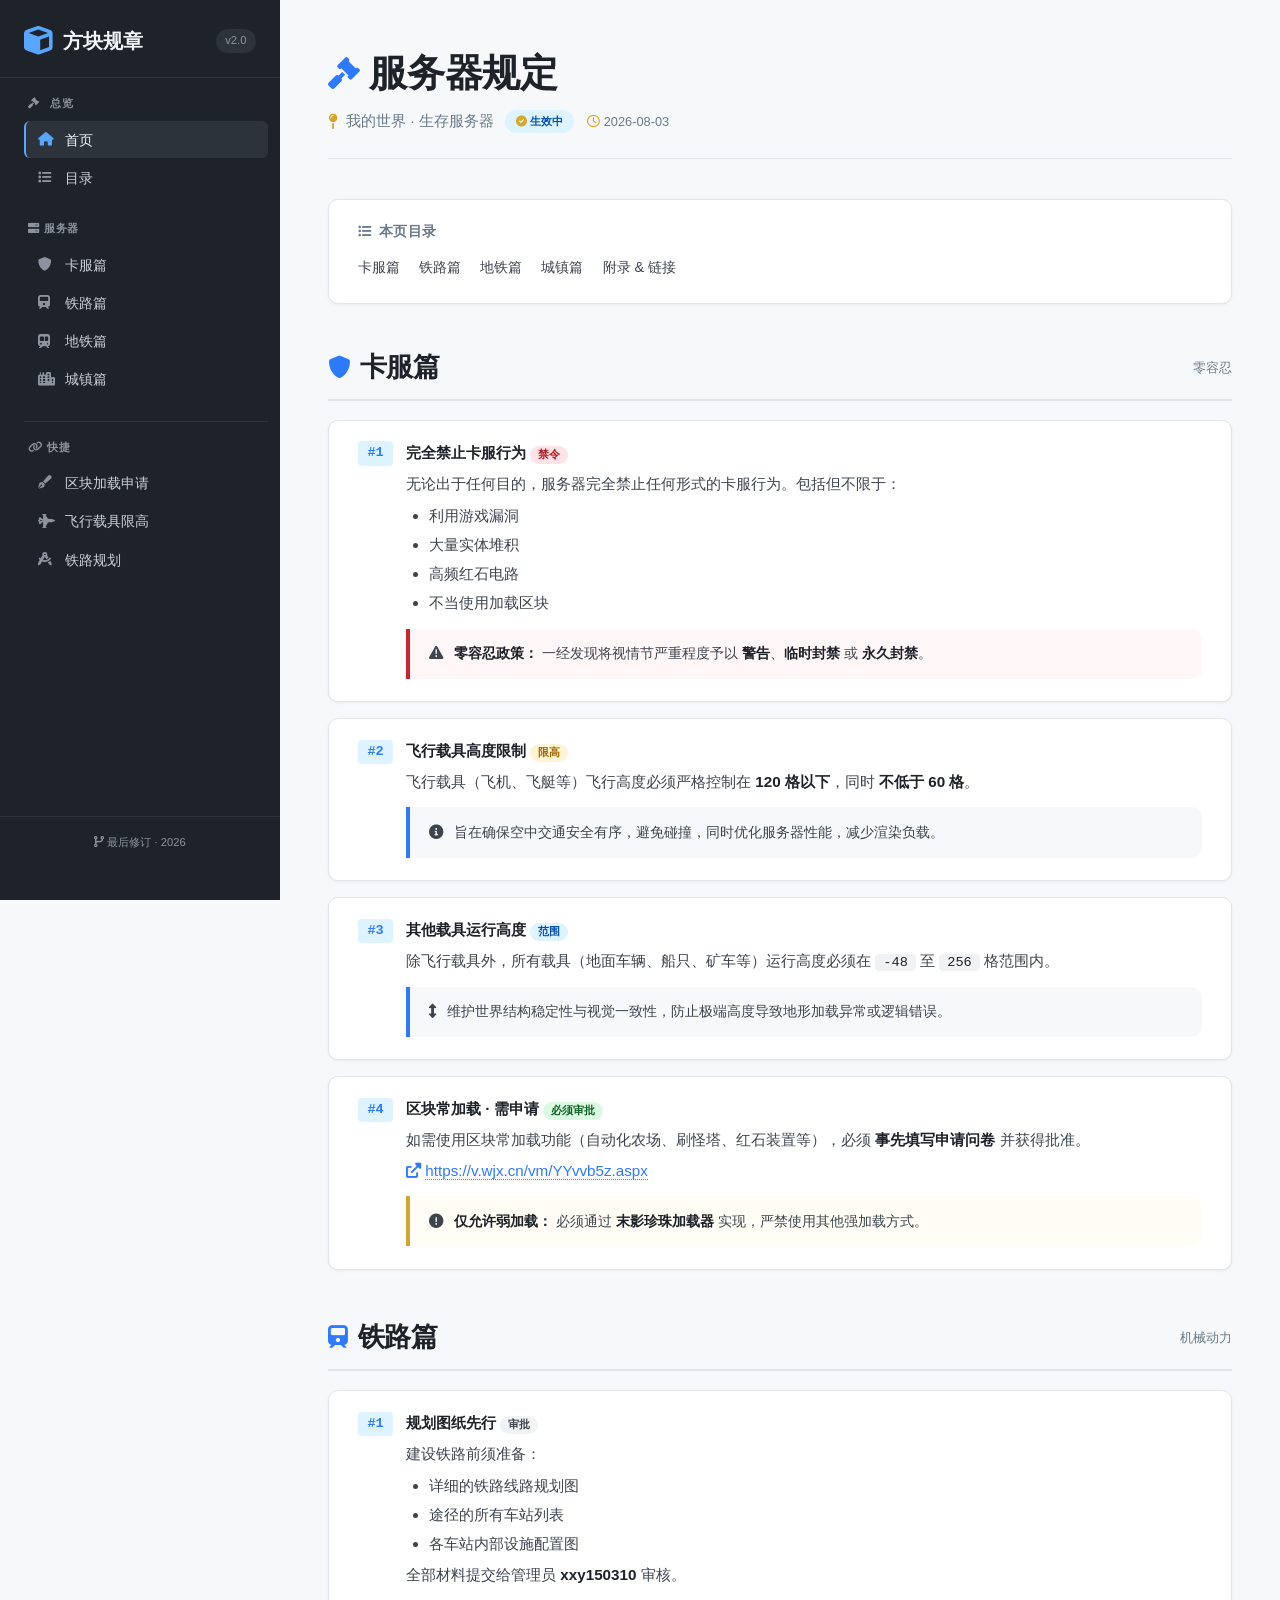
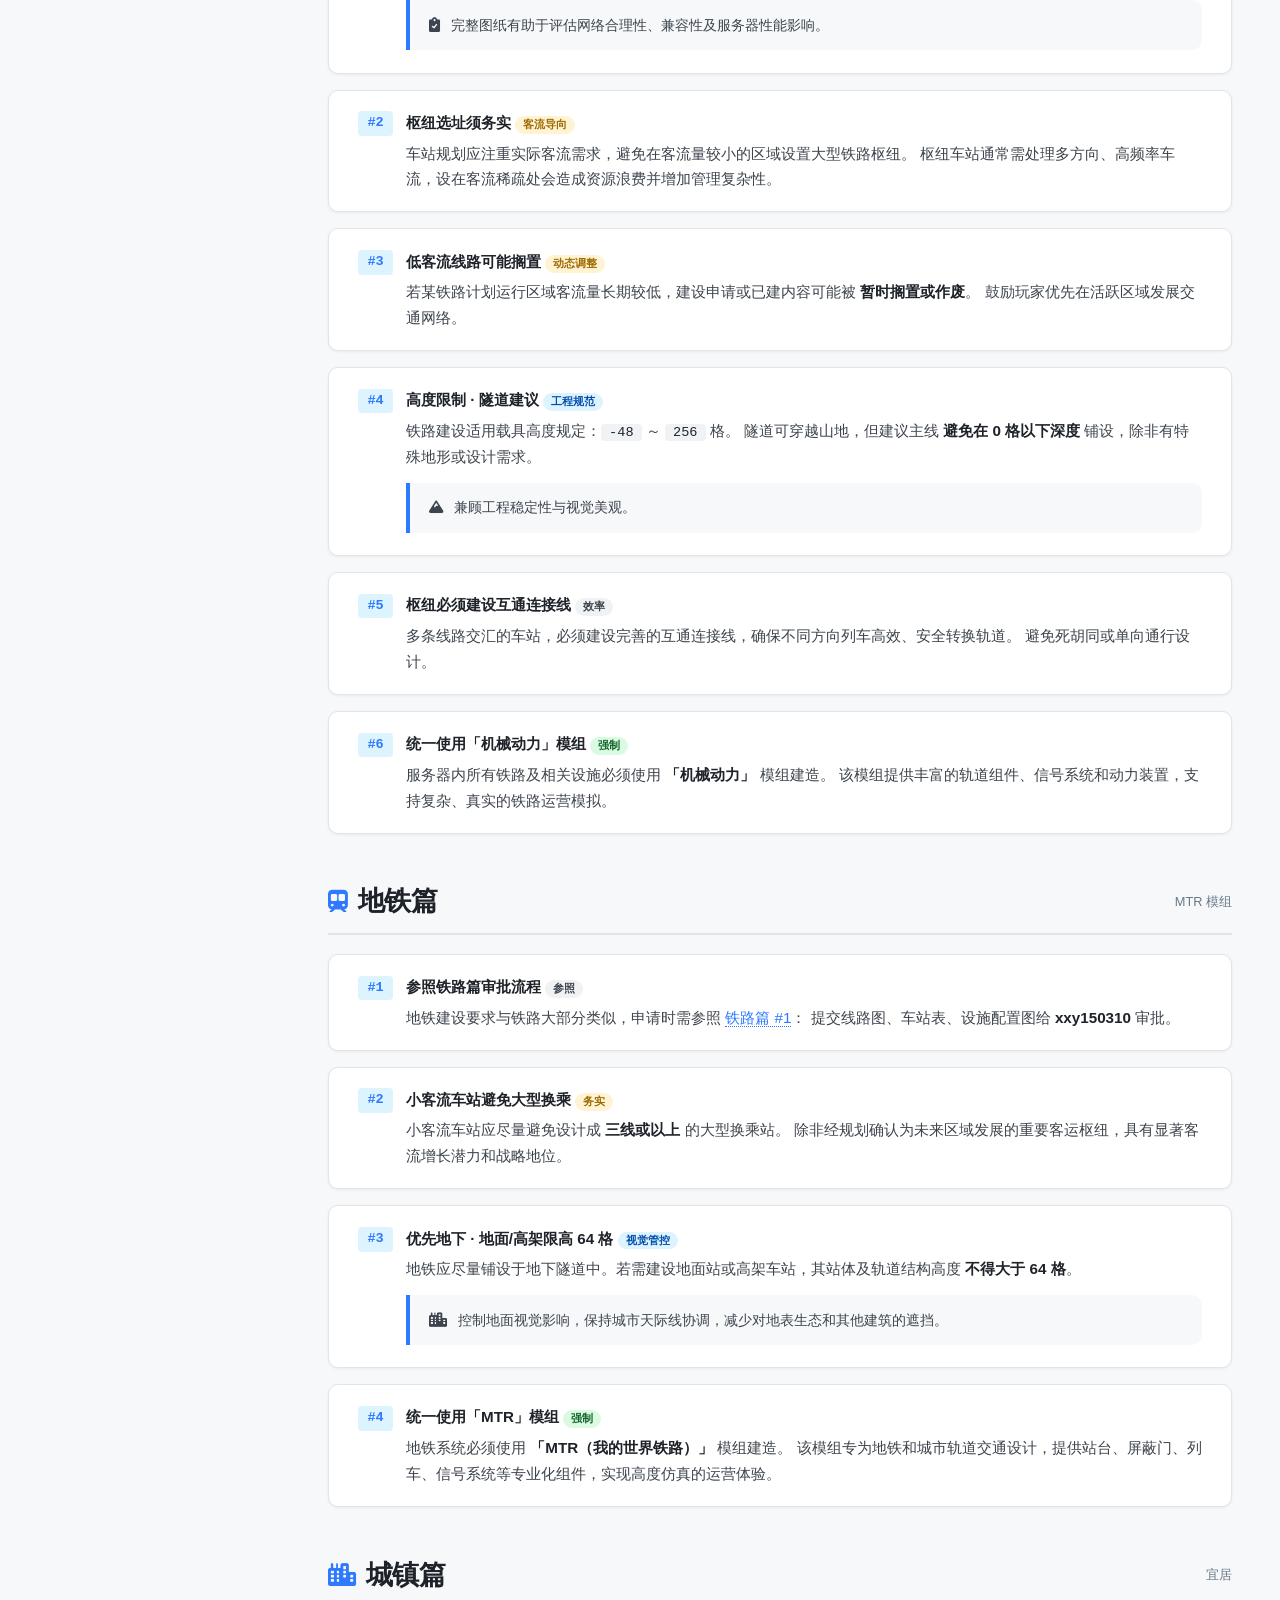
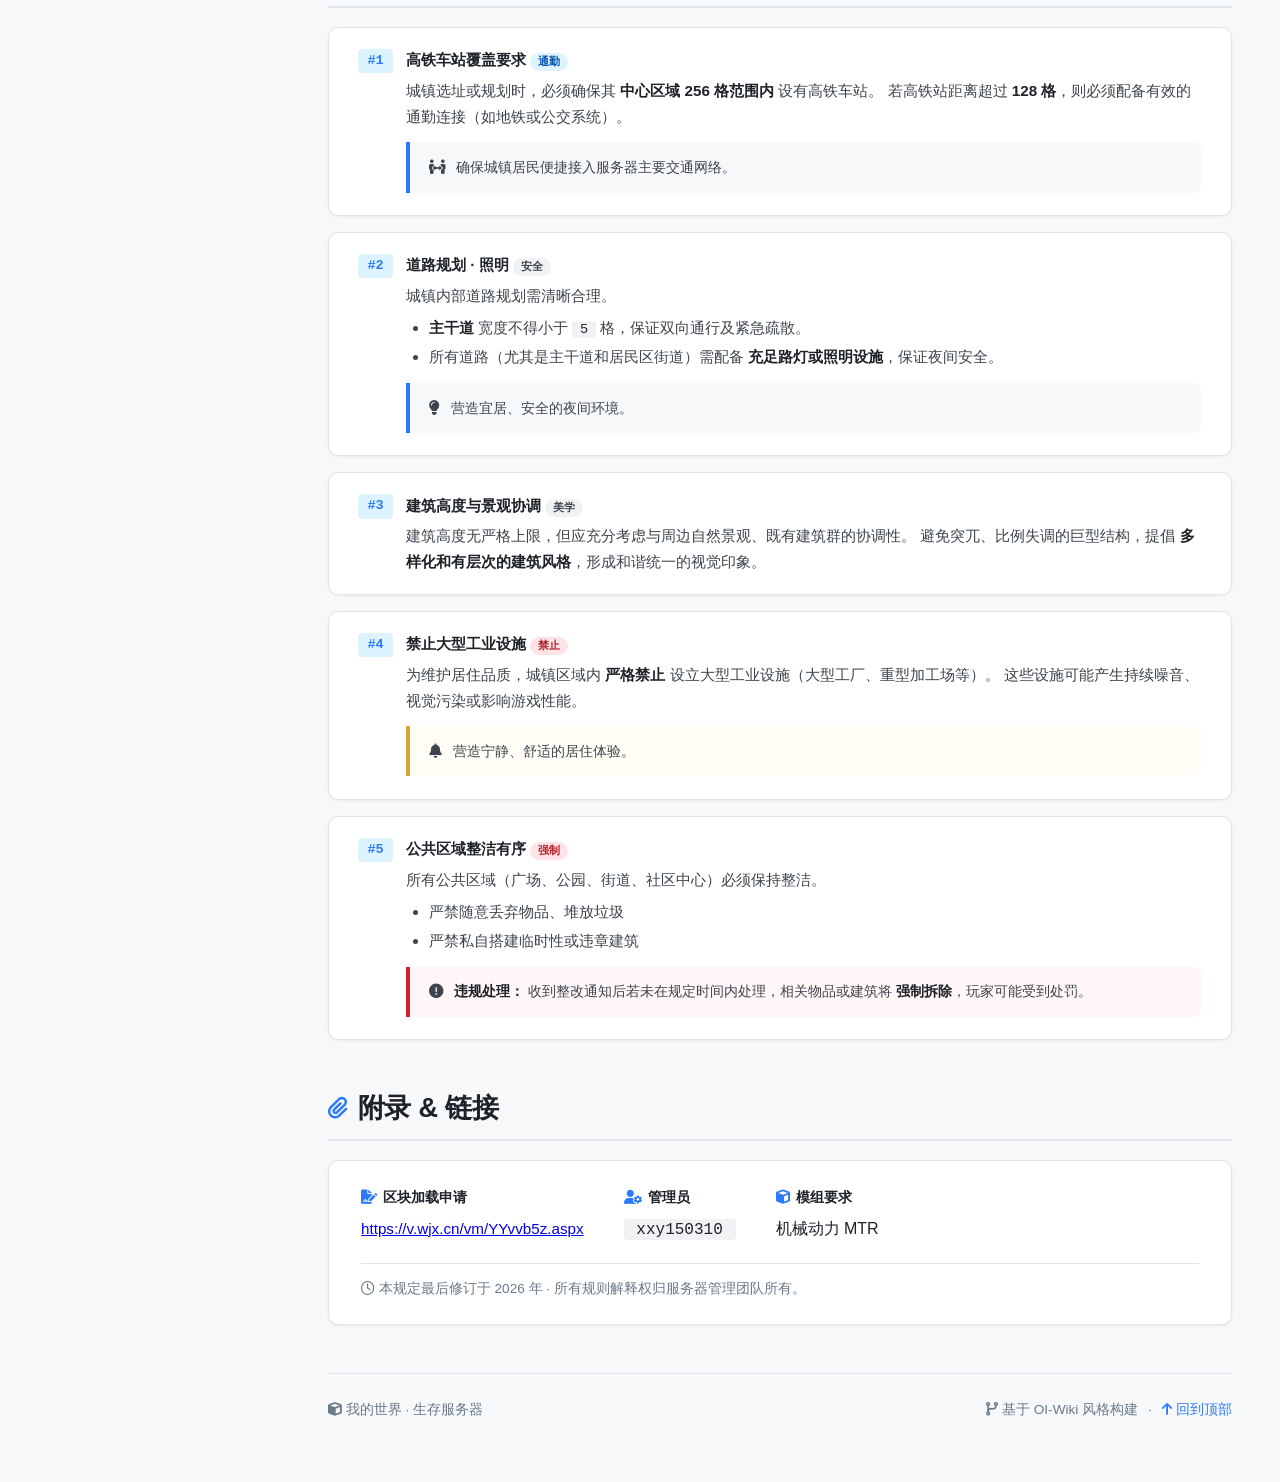
==== index.html @ f365e05d "Update print statement from 'Hello' to 'Goodbye'" ====
<!DOCTYPE html>
<html lang="zh-CN">
<head>
    <meta charset="UTF-8" />
    <meta name="viewport" content="width=device-width, initial-scale=1.0" />
    <title>服务器规定 · 我的世界 Wiki</title>
    <!-- Font Awesome 图标库 -->
    <link rel="stylesheet" href="https://cdnjs.cloudflare.com/ajax/libs/font-awesome/6.0.0-beta3/css/all.min.css" />
    <style>
        /* ===== 全局重置 & 基础 ===== */
        * {
            margin: 0;
            padding: 0;
            box-sizing: border-box;
        }

        :root {
            --bg-primary: #f6f8fa;
            --bg-sidebar: #1e2229;
            --bg-card: #ffffff;
            --text-primary: #1e2229;
            --text-secondary: #3d444d;
            --text-muted: #6a7a8a;
            --border-light: #e1e4e8;
            --accent-blue: #2d7aff;
            --accent-green: #2da44e;
            --accent-orange: #d4a72c;
            --accent-red: #cf222e;
            --shadow-sm: 0 1px 3px rgba(0, 0, 0, 0.06);
            --shadow-md: 0 4px 16px rgba(0, 0, 0, 0.08);
            --radius: 10px;
            --transition: 0.25s ease;
            --font-sans: -apple-system, BlinkMacSystemFont, "Segoe UI", Roboto, "Helvetica Neue", Arial, sans-serif;
            --font-mono: "SF Mono", "Fira Code", "Consolas", monospace;
        }

        html {
            font-size: 16px;
            scroll-behavior: smooth;
        }

        body {
            font-family: var(--font-sans);
            background: var(--bg-primary);
            color: var(--text-primary);
            line-height: 1.7;
            display: flex;
            min-height: 100vh;
        }

        /* ===== 侧边栏 ===== */
        .sidebar {
            position: fixed;
            top: 0;
            left: 0;
            bottom: 0;
            width: 280px;
            background: var(--bg-sidebar);
            color: #c8d0d9;
            padding: 1.5rem 0 2rem 0;
            overflow-y: auto;
            z-index: 1000;
            display: flex;
            flex-direction: column;
            transition: transform 0.3s ease;
        }

        .sidebar::-webkit-scrollbar {
            width: 4px;
        }
        .sidebar::-webkit-scrollbar-thumb {
            background: #3d444d;
            border-radius: 4px;
        }
        .sidebar::-webkit-scrollbar-track {
            background: transparent;
        }

        .sidebar-brand {
            padding: 0 1.5rem 1.2rem 1.5rem;
            border-bottom: 1px solid #2d333b;
            display: flex;
            align-items: center;
            gap: 0.6rem;
            flex-shrink: 0;
        }

        .sidebar-brand i {
            font-size: 1.8rem;
            color: #58a6ff;
        }

        .sidebar-brand span {
            font-size: 1.25rem;
            font-weight: 700;
            color: #f0f6fc;
            letter-spacing: 0.3px;
        }

        .sidebar-brand small {
            font-size: 0.7rem;
            font-weight: 400;
            color: #8b949e;
            margin-left: auto;
            background: #2d333b;
            padding: 0.15rem 0.6rem;
            border-radius: 20px;
        }

        .sidebar-nav {
            flex: 1;
            padding: 1rem 0.75rem 1rem 1.5rem;
        }

        .sidebar-nav .nav-section {
            margin-bottom: 1.4rem;
        }

        .sidebar-nav .nav-section-title {
            font-size: 0.7rem;
            font-weight: 600;
            text-transform: uppercase;
            letter-spacing: 0.8px;
            color: #8b949e;
            margin-bottom: 0.5rem;
            padding-left: 0.25rem;
        }

        .sidebar-nav a {
            display: flex;
            align-items: center;
            gap: 0.6rem;
            padding: 0.4rem 0.75rem;
            border-radius: 6px;
            color: #c8d0d9;
            text-decoration: none;
            font-size: 0.9rem;
            transition: background var(--transition), color var(--transition);
            border-left: 2px solid transparent;
            margin-bottom: 1px;
        }

        .sidebar-nav a i {
            width: 1.1rem;
            font-size: 0.85rem;
            color: #8b949e;
            transition: color var(--transition);
        }

        .sidebar-nav a:hover {
            background: #2d333b;
            color: #f0f6fc;
        }
        .sidebar-nav a:hover i {
            color: #58a6ff;
        }

        .sidebar-nav a.active {
            background: #2d333b;
            color: #f0f6fc;
            border-left-color: #58a6ff;
        }
        .sidebar-nav a.active i {
            color: #58a6ff;
        }

        /* ===== 主内容 ===== */
        .main {
            margin-left: 280px;
            flex: 1;
            padding: 2.5rem 3rem 4rem 3rem;
            max-width: 1100px;
        }

        /* 头部 */
        .page-header {
            margin-bottom: 2.5rem;
            padding-bottom: 1.5rem;
            border-bottom: 1px solid var(--border-light);
        }

        .page-header h1 {
            font-size: 2.4rem;
            font-weight: 700;
            letter-spacing: -0.3px;
            display: flex;
            align-items: center;
            gap: 0.6rem;
        }

        .page-header h1 i {
            color: var(--accent-blue);
            font-size: 2rem;
        }

        .page-header .subtitle {
            color: var(--text-muted);
            font-size: 0.95rem;
            margin-top: 0.2rem;
            display: flex;
            align-items: center;
            gap: 0.5rem;
            flex-wrap: wrap;
        }

        .page-header .subtitle i {
            color: var(--accent-orange);
        }

        .page-header .subtitle .badge {
            background: #ddf4ff;
            color: #0550ae;
            font-size: 0.7rem;
            font-weight: 600;
            padding: 0.1rem 0.7rem;
            border-radius: 20px;
            margin-left: 0.2rem;
        }

        /* ===== 目录 (TOC) ===== */
        .toc-wrapper {
            background: var(--bg-card);
            border-radius: var(--radius);
            border: 1px solid var(--border-light);
            padding: 1.25rem 1.8rem;
            margin-bottom: 2.5rem;
            box-shadow: var(--shadow-sm);
        }

        .toc-wrapper .toc-title {
            font-size: 0.85rem;
            font-weight: 600;
            text-transform: uppercase;
            letter-spacing: 0.5px;
            color: var(--text-muted);
            margin-bottom: 0.6rem;
            display: flex;
            align-items: center;
            gap: 0.4rem;
        }

        .toc-wrapper .toc-grid {
            display: flex;
            flex-wrap: wrap;
            gap: 0.3rem 1.2rem;
        }

        .toc-wrapper .toc-grid a {
            color: var(--text-secondary);
            text-decoration: none;
            font-size: 0.9rem;
            padding: 0.15rem 0;
            border-bottom: 1px solid transparent;
            transition: border-color var(--transition), color var(--transition);
        }

        .toc-wrapper .toc-grid a:hover {
            color: var(--accent-blue);
            border-bottom-color: var(--accent-blue);
        }

        /* ===== 内容卡片 ===== */
        .content-section {
            margin-bottom: 2.8rem;
        }

        .content-section .section-header {
            display: flex;
            align-items: center;
            gap: 0.6rem;
            margin-bottom: 1.2rem;
            padding-bottom: 0.5rem;
            border-bottom: 2px solid var(--border-light);
        }

        .content-section .section-header h2 {
            font-size: 1.7rem;
            font-weight: 700;
            letter-spacing: -0.2px;
        }

        .content-section .section-header i {
            font-size: 1.4rem;
            color: var(--accent-blue);
        }

        .rule-card {
            background: var(--bg-card);
            border-radius: var(--radius);
            border: 1px solid var(--border-light);
            padding: 1.2rem 1.8rem;
            margin-bottom: 1rem;
            box-shadow: var(--shadow-sm);
            transition: box-shadow var(--transition), border-color var(--transition);
        }

        .rule-card:hover {
            box-shadow: var(--shadow-md);
            border-color: #d0d7de;
        }

        .rule-card .rule-head {
            display: flex;
            align-items: flex-start;
            gap: 0.8rem;
        }

        .rule-card .rule-number {
            font-family: var(--font-mono);
            font-weight: 700;
            font-size: 0.85rem;
            color: var(--accent-blue);
            background: #ddf4ff;
            padding: 0 0.6rem;
            border-radius: 4px;
            line-height: 1.8;
            white-space: nowrap;
            flex-shrink: 0;
            margin-top: 0.1rem;
        }

        .rule-card .rule-body {
            flex: 1;
            font-size: 0.95rem;
            color: var(--text-secondary);
        }

        .rule-card .rule-body strong {
            color: var(--text-primary);
        }

        .rule-card .rule-body .highlight {
            background: #fff8e6;
            padding: 0 0.3rem;
            border-radius: 3px;
            font-weight: 500;
        }

        .rule-card .rule-body .code-inline {
            font-family: var(--font-mono);
            background: #f0f2f4;
            padding: 0.05rem 0.5rem;
            border-radius: 4px;
            font-size: 0.85rem;
            color: #1e2229;
        }

        .rule-card .rule-body .link-icon {
            color: var(--accent-blue);
            text-decoration: none;
            border-bottom: 1px dotted var(--accent-blue);
        }
        .rule-card .rule-body .link-icon:hover {
            border-bottom-style: solid;
        }

        .rule-card .rule-body .tag {
            display: inline-block;
            font-size: 0.7rem;
            font-weight: 600;
            padding: 0 0.5rem;
            border-radius: 12px;
            line-height: 1.6;
            margin-right: 0.2rem;
            background: #f0f2f4;
            color: #3d444d;
        }

        .rule-card .rule-body .tag.warn {
            background: #fff3d4;
            color: #9e6a03;
        }
        .rule-card .rule-body .tag.danger {
            background: #ffe3e6;
            color: #b31d28;
        }
        .rule-card .rule-body .tag.info {
            background: #ddf4ff;
            color: #0550ae;
        }
        .rule-card .rule-body .tag.green {
            background: #dafbe1;
            color: #116329;
        }

        .rule-card .rule-body ul,
        .rule-card .rule-body ol {
            padding-left: 1.4rem;
            margin: 0.4rem 0 0.2rem 0;
        }

        .rule-card .rule-body ul li,
        .rule-card .rule-body ol li {
            margin-bottom: 0.2rem;
        }

        /* 特殊提示框 */
        .callout {
            border-left: 4px solid var(--accent-blue);
            background: #f6f8fa;
            padding: 0.8rem 1.2rem;
            border-radius: 0 var(--radius) var(--radius) 0;
            margin: 0.8rem 0 0.2rem 0;
            font-size: 0.9rem;
        }

        .callout.warning {
            border-left-color: var(--accent-orange);
            background: #fffdf5;
        }

        .callout.danger {
            border-left-color: var(--accent-red);
            background: #fff6f7;
        }

        .callout i {
            margin-right: 0.4rem;
        }

        /* ===== 页脚 ===== */
        .footer {
            margin-top: 3rem;
            padding-top: 1.5rem;
            border-top: 1px solid var(--border-light);
            font-size: 0.85rem;
            color: var(--text-muted);
            display: flex;
            justify-content: space-between;
            flex-wrap: wrap;
            gap: 0.5rem;
        }

        .footer a {
            color: var(--accent-blue);
            text-decoration: none;
        }
        .footer a:hover {
            text-decoration: underline;
        }

        /* ===== 响应式 ===== */
        @media (max-width: 820px) {
            .sidebar {
                transform: translateX(-100%);
                width: 280px;
            }
            .sidebar.open {
                transform: translateX(0);
            }

            .main {
                margin-left: 0;
                padding: 1.5rem 1.2rem 2.5rem 1.2rem;
            }

            .page-header h1 {
                font-size: 1.8rem;
            }

            .toc-wrapper .toc-grid {
                flex-direction: column;
                gap: 0.1rem;
            }

            .rule-card {
                padding: 1rem 1.2rem;
            }
            .rule-card .rule-head {
                flex-direction: column;
                gap: 0.2rem;
            }
            .rule-card .rule-number {
                align-self: flex-start;
            }

            /* 移动端菜单按钮 */
            .menu-toggle {
                display: flex !important;
            }
        }

        @media (min-width: 821px) {
            .menu-toggle {
                display: none !important;
            }
        }

        /* 菜单按钮 (移动端) */
        .menu-toggle {
            position: fixed;
            top: 1rem;
            left: 1rem;
            z-index: 1100;
            background: var(--bg-card);
            border: 1px solid var(--border-light);
            border-radius: 8px;
            padding: 0.5rem 0.7rem;
            font-size: 1.2rem;
            color: var(--text-primary);
            cursor: pointer;
            box-shadow: var(--shadow-sm);
            transition: background var(--transition);
            display: none;
            align-items: center;
            gap: 0.3rem;
        }

        .menu-toggle:hover {
            background: #f0f2f4;
        }

        /* 遮罩 (移动端) */
        .overlay {
            position: fixed;
            inset: 0;
            background: rgba(0, 0, 0, 0.3);
            z-index: 999;
            display: none;
            backdrop-filter: blur(2px);
        }
        .overlay.active {
            display: block;
        }

        @media (max-width: 820px) {
            .overlay.active {
                display: block;
            }
        }

        /* 打印优化 */
        @media print {
            .sidebar,
            .menu-toggle,
            .overlay {
                display: none !important;
            }
            .main {
                margin-left: 0 !important;
                padding: 1rem !important;
            }
            .rule-card {
                break-inside: avoid;
                box-shadow: none !important;
                border: 1px solid #ccc;
            }
        }
    </style>
</head>
<body>

    <!-- 移动端菜单按钮 -->
    <button class="menu-toggle" id="menuToggle" aria-label="切换导航">
        <i class="fas fa-bars"></i>
        <span style="font-size:0.8rem;font-weight:500;">目录</span>
    </button>

    <!-- 遮罩 -->
    <div class="overlay" id="overlay"></div>

    <!-- ===== 侧边栏 ===== -->
    <aside class="sidebar" id="sidebar">
        <div class="sidebar-brand">
            <i class="fas fa-cube"></i>
            <span>方块规章</span>
            <small>v2.0</small>
        </div>

        <nav class="sidebar-nav">
            <div class="nav-section">
                <div class="nav-section-title"><i class="fas fa-gavel" style="margin-right:0.4rem;"></i> 总览</div>
                <a href="#top" class="active"><i class="fas fa-home"></i> 首页</a>
                <a href="#toc"><i class="fas fa-list"></i> 目录</a>
            </div>

            <div class="nav-section">
                <div class="nav-section-title"><i class="fas fa-server"></i> 服务器</div>
                <a href="#sec-kafu"><i class="fas fa-shield-alt"></i> 卡服篇</a>
                <a href="#sec-rail"><i class="fas fa-train"></i> 铁路篇</a>
                <a href="#sec-metro"><i class="fas fa-subway"></i> 地铁篇</a>
                <a href="#sec-town"><i class="fas fa-city"></i> 城镇篇</a>
            </div>

            <div class="nav-section" style="margin-top:1.2rem;border-top:1px solid #2d333b;padding-top:1rem;">
                <div class="nav-section-title"><i class="fas fa-link"></i> 快捷</div>
                <a href="https://v.wjx.cn/vm/YYvvb5z.aspx" target="_blank"><i class="fas fa-pen-fancy"></i> 区块加载申请</a>
                <a href="#sec-kafu"><i class="fas fa-fighter-jet"></i> 飞行载具限高</a>
                <a href="#sec-rail"><i class="fas fa-drafting-compass"></i> 铁路规划</a>
            </div>
        </nav>

        <div style="padding:1rem 1.5rem;font-size:0.7rem;color:#8b949e;border-top:1px solid #2d333b;margin-top:auto;text-align:center;">
            <i class="fas fa-code-branch"></i> 最后修订 · 2026
        </div>
    </aside>

    <!-- ===== 主内容 ===== -->
    <main class="main" id="top">

        <!-- 头部 -->
        <header class="page-header">
            <h1><i class="fas fa-gavel"></i> 服务器规定</h1>
            <div class="subtitle">
                <i class="fas fa-map-pin"></i> 我的世界 · 生存服务器
                <span class="badge"><i class="fas fa-check-circle"></i> 生效中</span>
                <span style="color:var(--text-muted);font-size:0.8rem;margin-left:0.3rem;">
                    <i class="far fa-clock"></i> 2026-08-03
                </span>
            </div>
        </header>

        <!-- 目录 (TOC) -->
        <div class="toc-wrapper" id="toc">
            <div class="toc-title"><i class="fas fa-list-ul"></i> 本页目录</div>
            <div class="toc-grid">
                <a href="#sec-kafu">卡服篇</a>
                <a href="#sec-rail">铁路篇</a>
                <a href="#sec-metro">地铁篇</a>
                <a href="#sec-town">城镇篇</a>
                <a href="#sec-appendix">附录 &amp; 链接</a>
            </div>
        </div>

        <!-- ============================================================ -->
        <!-- 卡服篇 -->
        <!-- ============================================================ -->
        <section class="content-section" id="sec-kafu">
            <div class="section-header">
                <i class="fas fa-shield-alt"></i>
                <h2>卡服篇</h2>
                <span style="font-size:0.8rem;color:var(--text-muted);margin-left:auto;">
                    <span class="tag danger">零容忍</span>
                </span>
            </div>

            <div class="rule-card">
                <div class="rule-head">
                    <span class="rule-number">#1</span>
                    <div class="rule-body">
                        <strong>完全禁止卡服行为</strong>
                        <span class="tag danger">禁令</span>
                        <p style="margin-top:0.3rem;">
                            无论出于任何目的，服务器完全禁止任何形式的卡服行为。包括但不限于：
                        </p>
                        <ul>
                            <li>利用游戏漏洞</li>
                            <li>大量实体堆积</li>
                            <li>高频红石电路</li>
                            <li>不当使用加载区块</li>
                        </ul>
                        <div class="callout danger">
                            <i class="fas fa-exclamation-triangle"></i>
                            <strong>零容忍政策：</strong> 一经发现将视情节严重程度予以 <strong>警告</strong>、<strong>临时封禁</strong> 或 <strong>永久封禁</strong>。
                        </div>
                    </div>
                </div>
            </div>

            <div class="rule-card">
                <div class="rule-head">
                    <span class="rule-number">#2</span>
                    <div class="rule-body">
                        <strong>飞行载具高度限制</strong>
                        <span class="tag warn">限高</span>
                        <p style="margin-top:0.3rem;">
                            飞行载具（飞机、飞艇等）飞行高度必须严格控制在 <strong>120 格以下</strong>，同时 <strong>不低于 60 格</strong>。
                        </p>
                        <div class="callout">
                            <i class="fas fa-info-circle"></i>
                            旨在确保空中交通安全有序，避免碰撞，同时优化服务器性能，减少渲染负载。
                        </div>
                    </div>
                </div>
            </div>

            <div class="rule-card">
                <div class="rule-head">
                    <span class="rule-number">#3</span>
                    <div class="rule-body">
                        <strong>其他载具运行高度</strong>
                        <span class="tag info">范围</span>
                        <p style="margin-top:0.3rem;">
                            除飞行载具外，所有载具（地面车辆、船只、矿车等）运行高度必须在
                            <span class="code-inline">-48</span> 至 <span class="code-inline">256</span> 格范围内。
                        </p>
                        <div class="callout">
                            <i class="fas fa-arrows-alt-v"></i>
                            维护世界结构稳定性与视觉一致性，防止极端高度导致地形加载异常或逻辑错误。
                        </div>
                    </div>
                </div>
            </div>

            <div class="rule-card">
                <div class="rule-head">
                    <span class="rule-number">#4</span>
                    <div class="rule-body">
                        <strong>区块常加载 · 需申请</strong>
                        <span class="tag green">必须审批</span>
                        <p style="margin-top:0.3rem;">
                            如需使用区块常加载功能（自动化农场、刷怪塔、红石装置等），必须
                            <strong>事先填写申请问卷</strong> 并获得批准。
                        </p>
                        <p style="margin-top:0.3rem;">
                            <i class="fas fa-external-link-alt" style="color:var(--accent-blue);"></i>
                            <a href="https://v.wjx.cn/vm/YYvvb5z.aspx" target="_blank" class="link-icon">
                                https://v.wjx.cn/vm/YYvvb5z.aspx
                            </a>
                        </p>
                        <div class="callout warning">
                            <i class="fas fa-exclamation-circle"></i>
                            <strong>仅允许弱加载：</strong> 必须通过 <strong>末影珍珠加载器</strong> 实现，严禁使用其他强加载方式。
                        </div>
                    </div>
                </div>
            </div>
        </section>

        <!-- ============================================================ -->
        <!-- 铁路篇 -->
        <!-- ============================================================ -->
        <section class="content-section" id="sec-rail">
            <div class="section-header">
                <i class="fas fa-train"></i>
                <h2>铁路篇</h2>
                <span style="font-size:0.8rem;color:var(--text-muted);margin-left:auto;">
                    <span class="tag info">机械动力</span>
                </span>
            </div>

            <div class="rule-card">
                <div class="rule-head">
                    <span class="rule-number">#1</span>
                    <div class="rule-body">
                        <strong>规划图纸先行</strong>
                        <span class="tag">审批</span>
                        <p style="margin-top:0.3rem;">
                            建设铁路前须准备：
                        </p>
                        <ul>
                            <li>详细的铁路线路规划图</li>
                            <li>途径的所有车站列表</li>
                            <li>各车站内部设施配置图</li>
                        </ul>
                        <p style="margin-top:0.3rem;">
                            全部材料提交给管理员 <strong>xxy150310</strong> 审核。
                        </p>
                        <div class="callout">
                            <i class="fas fa-clipboard-check"></i>
                            完整图纸有助于评估网络合理性、兼容性及服务器性能影响。
                        </div>
                    </div>
                </div>
            </div>

            <div class="rule-card">
                <div class="rule-head">
                    <span class="rule-number">#2</span>
                    <div class="rule-body">
                        <strong>枢纽选址须务实</strong>
                        <span class="tag warn">客流导向</span>
                        <p style="margin-top:0.3rem;">
                            车站规划应注重实际客流需求，避免在客流量较小的区域设置大型铁路枢纽。
                            枢纽车站通常需处理多方向、高频率车流，设在客流稀疏处会造成资源浪费并增加管理复杂性。
                        </p>
                    </div>
                </div>
            </div>

            <div class="rule-card">
                <div class="rule-head">
                    <span class="rule-number">#3</span>
                    <div class="rule-body">
                        <strong>低客流线路可能搁置</strong>
                        <span class="tag warn">动态调整</span>
                        <p style="margin-top:0.3rem;">
                            若某铁路计划运行区域客流量长期较低，建设申请或已建内容可能被 <strong>暂时搁置或作废</strong>。
                            鼓励玩家优先在活跃区域发展交通网络。
                        </p>
                    </div>
                </div>
            </div>

            <div class="rule-card">
                <div class="rule-head">
                    <span class="rule-number">#4</span>
                    <div class="rule-body">
                        <strong>高度限制 · 隧道建议</strong>
                        <span class="tag info">工程规范</span>
                        <p style="margin-top:0.3rem;">
                            铁路建设适用载具高度规定：<span class="code-inline">-48</span> ～ <span class="code-inline">256</span> 格。
                            隧道可穿越山地，但建议主线 <strong>避免在 0 格以下深度</strong> 铺设，除非有特殊地形或设计需求。
                        </p>
                        <div class="callout">
                            <i class="fas fa-mountain"></i>
                            兼顾工程稳定性与视觉美观。
                        </div>
                    </div>
                </div>
            </div>

            <div class="rule-card">
                <div class="rule-head">
                    <span class="rule-number">#5</span>
                    <div class="rule-body">
                        <strong>枢纽必须建设互通连接线</strong>
                        <span class="tag">效率</span>
                        <p style="margin-top:0.3rem;">
                            多条线路交汇的车站，必须建设完善的互通连接线，确保不同方向列车高效、安全转换轨道。
                            避免死胡同或单向通行设计。
                        </p>
                    </div>
                </div>
            </div>

            <div class="rule-card">
                <div class="rule-head">
                    <span class="rule-number">#6</span>
                    <div class="rule-body">
                        <strong>统一使用「机械动力」模组</strong>
                        <span class="tag green">强制</span>
                        <p style="margin-top:0.3rem;">
                            服务器内所有铁路及相关设施必须使用 <strong>「机械动力」</strong> 模组建造。
                            该模组提供丰富的轨道组件、信号系统和动力装置，支持复杂、真实的铁路运营模拟。
                        </p>
                    </div>
                </div>
            </div>
        </section>

        <!-- ============================================================ -->
        <!-- 地铁篇 -->
        <!-- ============================================================ -->
        <section class="content-section" id="sec-metro">
            <div class="section-header">
                <i class="fas fa-subway"></i>
                <h2>地铁篇</h2>
                <span style="font-size:0.8rem;color:var(--text-muted);margin-left:auto;">
                    <span class="tag info">MTR 模组</span>
                </span>
            </div>

            <div class="rule-card">
                <div class="rule-head">
                    <span class="rule-number">#1</span>
                    <div class="rule-body">
                        <strong>参照铁路篇审批流程</strong>
                        <span class="tag">参照</span>
                        <p style="margin-top:0.3rem;">
                            地铁建设要求与铁路大部分类似，申请时需参照 <a href="#sec-rail" class="link-icon">铁路篇 #1</a>：
                            提交线路图、车站表、设施配置图给 <strong>xxy150310</strong> 审批。
                        </p>
                    </div>
                </div>
            </div>

            <div class="rule-card">
                <div class="rule-head">
                    <span class="rule-number">#2</span>
                    <div class="rule-body">
                        <strong>小客流车站避免大型换乘</strong>
                        <span class="tag warn">务实</span>
                        <p style="margin-top:0.3rem;">
                            小客流车站应尽量避免设计成 <strong>三线或以上</strong> 的大型换乘站。
                            除非经规划确认为未来区域发展的重要客运枢纽，具有显著客流增长潜力和战略地位。
                        </p>
                    </div>
                </div>
            </div>

            <div class="rule-card">
                <div class="rule-head">
                    <span class="rule-number">#3</span>
                    <div class="rule-body">
                        <strong>优先地下 · 地面/高架限高 64 格</strong>
                        <span class="tag info">视觉管控</span>
                        <p style="margin-top:0.3rem;">
                            地铁应尽量铺设于地下隧道中。若需建设地面站或高架车站，其站体及轨道结构高度 <strong>不得大于 64 格</strong>。
                        </p>
                        <div class="callout">
                            <i class="fas fa-city"></i>
                            控制地面视觉影响，保持城市天际线协调，减少对地表生态和其他建筑的遮挡。
                        </div>
                    </div>
                </div>
            </div>

            <div class="rule-card">
                <div class="rule-head">
                    <span class="rule-number">#4</span>
                    <div class="rule-body">
                        <strong>统一使用「MTR」模组</strong>
                        <span class="tag green">强制</span>
                        <p style="margin-top:0.3rem;">
                            地铁系统必须使用 <strong>「MTR（我的世界铁路）」</strong> 模组建造。
                            该模组专为地铁和城市轨道交通设计，提供站台、屏蔽门、列车、信号系统等专业化组件，实现高度仿真的运营体验。
                        </p>
                    </div>
                </div>
            </div>
        </section>

        <!-- ============================================================ -->
        <!-- 城镇篇 -->
        <!-- ============================================================ -->
        <section class="content-section" id="sec-town">
            <div class="section-header">
                <i class="fas fa-city"></i>
                <h2>城镇篇</h2>
                <span style="font-size:0.8rem;color:var(--text-muted);margin-left:auto;">
                    <span class="tag">宜居</span>
                </span>
            </div>

            <div class="rule-card">
                <div class="rule-head">
                    <span class="rule-number">#1</span>
                    <div class="rule-body">
                        <strong>高铁车站覆盖要求</strong>
                        <span class="tag info">通勤</span>
                        <p style="margin-top:0.3rem;">
                            城镇选址或规划时，必须确保其 <strong>中心区域 256 格范围内</strong> 设有高铁车站。
                            若高铁站距离超过 <strong>128 格</strong>，则必须配备有效的通勤连接（如地铁或公交系统）。
                        </p>
                        <div class="callout">
                            <i class="fas fa-people-arrows"></i>
                            确保城镇居民便捷接入服务器主要交通网络。
                        </div>
                    </div>
                </div>
            </div>

            <div class="rule-card">
                <div class="rule-head">
                    <span class="rule-number">#2</span>
                    <div class="rule-body">
                        <strong>道路规划 · 照明</strong>
                        <span class="tag">安全</span>
                        <p style="margin-top:0.3rem;">
                            城镇内部道路规划需清晰合理。
                        </p>
                        <ul>
                            <li><strong>主干道</strong> 宽度不得小于 <span class="code-inline">5</span> 格，保证双向通行及紧急疏散。</li>
                            <li>所有道路（尤其是主干道和居民区街道）需配备 <strong>充足路灯或照明设施</strong>，保证夜间安全。</li>
                        </ul>
                        <div class="callout">
                            <i class="fas fa-lightbulb"></i>
                            营造宜居、安全的夜间环境。
                        </div>
                    </div>
                </div>
            </div>

            <div class="rule-card">
                <div class="rule-head">
                    <span class="rule-number">#3</span>
                    <div class="rule-body">
                        <strong>建筑高度与景观协调</strong>
                        <span class="tag">美学</span>
                        <p style="margin-top:0.3rem;">
                            建筑高度无严格上限，但应充分考虑与周边自然景观、既有建筑群的协调性。
                            避免突兀、比例失调的巨型结构，提倡 <strong>多样化和有层次的建筑风格</strong>，形成和谐统一的视觉印象。
                        </p>
                    </div>
                </div>
            </div>

            <div class="rule-card">
                <div class="rule-head">
                    <span class="rule-number">#4</span>
                    <div class="rule-body">
                        <strong>禁止大型工业设施</strong>
                        <span class="tag danger">禁止</span>
                        <p style="margin-top:0.3rem;">
                            为维护居住品质，城镇区域内 <strong>严格禁止</strong> 设立大型工业设施（大型工厂、重型加工场等）。
                            这些设施可能产生持续噪音、视觉污染或影响游戏性能。
                        </p>
                        <div class="callout warning">
                            <i class="fas fa-bell"></i>
                            营造宁静、舒适的居住体验。
                        </div>
                    </div>
                </div>
            </div>

            <div class="rule-card">
                <div class="rule-head">
                    <span class="rule-number">#5</span>
                    <div class="rule-body">
                        <strong>公共区域整洁有序</strong>
                        <span class="tag danger">强制</span>
                        <p style="margin-top:0.3rem;">
                            所有公共区域（广场、公园、街道、社区中心）必须保持整洁。
                        </p>
                        <ul>
                            <li>严禁随意丢弃物品、堆放垃圾</li>
                            <li>严禁私自搭建临时性或违章建筑</li>
                        </ul>
                        <div class="callout danger">
                            <i class="fas fa-exclamation-circle"></i>
                            <strong>违规处理：</strong> 收到整改通知后若未在规定时间内处理，相关物品或建筑将 <strong>强制拆除</strong>，玩家可能受到处罚。
                        </div>
                    </div>
                </div>
            </div>
        </section>

        <!-- ============================================================ -->
        <!-- 附录 -->
        <!-- ============================================================ -->
        <section class="content-section" id="sec-appendix">
            <div class="section-header">
                <i class="fas fa-paperclip"></i>
                <h2>附录 &amp; 链接</h2>
            </div>

            <div style="background:var(--bg-card);border-radius:var(--radius);border:1px solid var(--border-light);padding:1.5rem 2rem;box-shadow:var(--shadow-sm);">
                <div style="display:flex;flex-wrap:wrap;gap:1.2rem 2.5rem;">
                    <div>
                        <h4 style="font-size:0.9rem;font-weight:600;margin-bottom:0.3rem;display:flex;align-items:center;gap:0.4rem;">
                            <i class="fas fa-file-signature" style="color:var(--accent-blue);"></i> 区块加载申请
                        </h4>
                        <a href="https://v.wjx.cn/vm/YYvvb5z.aspx" target="_blank" class="link-icon" style="font-size:0.95rem;">
                            https://v.wjx.cn/vm/YYvvb5z.aspx
                        </a>
                    </div>
                    <div>
                        <h4 style="font-size:0.9rem;font-weight:600;margin-bottom:0.3rem;display:flex;align-items:center;gap:0.4rem;">
                            <i class="fas fa-user-cog" style="color:var(--accent-blue);"></i> 管理员
                        </h4>
                        <span style="font-family:var(--font-mono);background:#f0f2f4;padding:0.1rem 0.8rem;border-radius:4px;">xxy150310</span>
                    </div>
                    <div>
                        <h4 style="font-size:0.9rem;font-weight:600;margin-bottom:0.3rem;display:flex;align-items:center;gap:0.4rem;">
                            <i class="fas fa-cube" style="color:var(--accent-blue);"></i> 模组要求
                        </h4>
                        <span class="tag green">机械动力</span>
                        <span class="tag info">MTR</span>
                    </div>
                </div>
                <hr style="border:none;border-top:1px solid var(--border-light);margin:1.2rem 0 0.8rem 0;" />
                <p style="font-size:0.85rem;color:var(--text-muted);">
                    <i class="far fa-clock"></i> 本规定最后修订于 2026 年 · 所有规则解释权归服务器管理团队所有。
                </p>
            </div>
        </section>

        <!-- 页脚 -->
        <footer class="footer">
            <span>
                <i class="fas fa-cube"></i> 我的世界 · 生存服务器
            </span>
            <span>
                <i class="fas fa-code-branch"></i> 基于 OI-Wiki 风格构建
                <span style="margin:0 0.4rem;">·</span>
                <a href="#top"><i class="fas fa-arrow-up"></i> 回到顶部</a>
            </span>
        </footer>

    </main>

    <!-- ===== JavaScript (移动端菜单) ===== -->
    <script>
        (function() {
            const sidebar = document.getElementById('sidebar');
            const overlay = document.getElementById('overlay');
            const toggle = document.getElementById('menuToggle');

            function openMenu() {
                sidebar.classList.add('open');
                overlay.classList.add('active');
                toggle.innerHTML = '<i class="fas fa-times"></i><span style="font-size:0.8rem;font-weight:500;">关闭</span>';
            }

            function closeMenu() {
                sidebar.classList.remove('open');
                overlay.classList.remove('active');
                toggle.innerHTML = '<i class="fas fa-bars"></i><span style="font-size:0.8rem;font-weight:500;">目录</span>';
            }

            toggle.addEventListener('click', function(e) {
                e.stopPropagation();
                if (sidebar.classList.contains('open')) {
                    closeMenu();
                } else {
                    openMenu();
                }
            });

            overlay.addEventListener('click', closeMenu);

            // 点击侧边栏链接后关闭菜单 (移动端)
            document.querySelectorAll('.sidebar-nav a').forEach(link => {
                link.addEventListener('click', function() {
                    if (window.innerWidth <= 820) {
                        closeMenu();
                    }
                    // 高亮当前链接
                    document.querySelectorAll('.sidebar-nav a').forEach(a => a.classList.remove('active'));
                    this.classList.add('active');
                });
            });

            // 窗口大小变化时，如果宽度 > 820 且菜单开着，则关闭
            window.addEventListener('resize', function() {
                if (window.innerWidth > 820 && sidebar.classList.contains('open')) {
                    closeMenu();
                }
            });

            // 点击主内容区域关闭菜单 (移动端)
            document.querySelector('.main').addEventListener('click', function() {
                if (window.innerWidth <= 820 && sidebar.classList.contains('open')) {
                    closeMenu();
                }
            });

            // 平滑滚动 + 高亮
            document.querySelectorAll('a[href^="#"]').forEach(anchor => {
                anchor.addEventListener('click', function(e) {
                    const targetId = this.getAttribute('href');
                    if (targetId === '#') return;
                    const target = document.querySelector(targetId);
                    if (target) {
                        e.preventDefault();
                        target.scrollIntoView({ behavior: 'smooth' });
                        // 更新侧边栏高亮
                        document.querySelectorAll('.sidebar-nav a').forEach(a => a.classList.remove('active'));
                        const navLink = document.querySelector(`.sidebar-nav a[href="${targetId}"]`);
                        if (navLink) navLink.classList.add('active');
                        // 如果移动端，关闭菜单
                        if (window.innerWidth <= 820) closeMenu();
                    }
                });
            });
        })();
    </script>

</body>
</html>
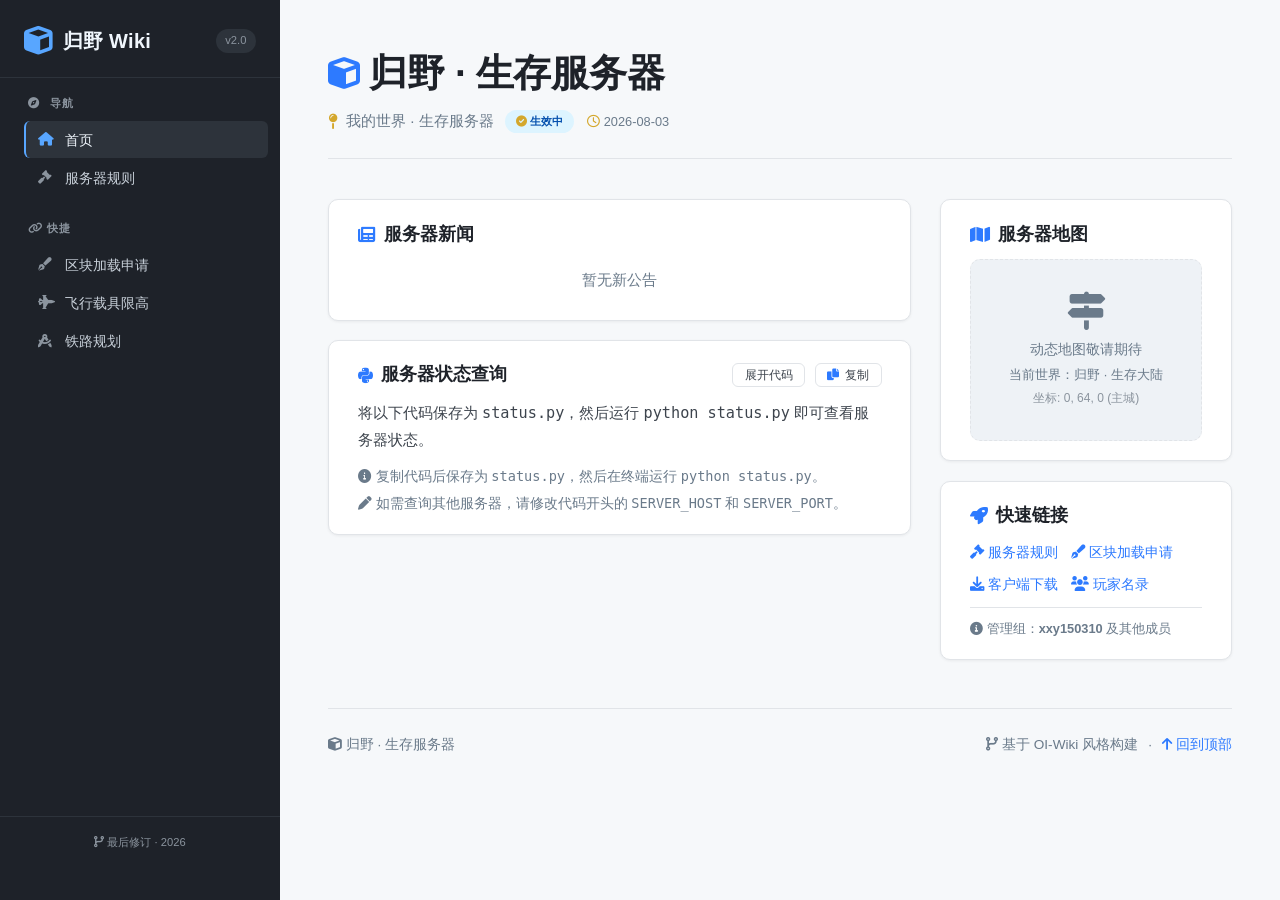
==== commit 39bfffbe: "Refactor index.html: fold Python code block, add copy button, clear news section - Replace server st" ====
--- a/index.html
+++ b/index.html
@@ -3,7 +3,7 @@
 <head>
     <meta charset="UTF-8" />
     <meta name="viewport" content="width=device-width, initial-scale=1.0" />
-    <title>服务器规定 · 我的世界 Wiki</title>
+    <title>归野 · 服务器 Wiki</title>
     <!-- Font Awesome 图标库 -->
     <link rel="stylesheet" href="https://cdnjs.cloudflare.com/ajax/libs/font-awesome/6.0.0-beta3/css/all.min.css" />
     <style>
@@ -138,6 +138,7 @@
             transition: background var(--transition), color var(--transition);
             border-left: 2px solid transparent;
             margin-bottom: 1px;
+            cursor: pointer;
         }
 
         .sidebar-nav a i {
@@ -172,7 +173,27 @@
             max-width: 1100px;
         }
 
-        /* 头部 */
+        /* ===== 页面切换 ===== */
+        .page {
+            display: none;
+            animation: fadeIn 0.3s ease;
+        }
+        .page.active {
+            display: block;
+        }
+
+        @keyframes fadeIn {
+            from {
+                opacity: 0;
+                transform: translateY(10px);
+            }
+            to {
+                opacity: 1;
+                transform: translateY(0);
+            }
+        }
+
+        /* ===== 头部 ===== */
         .page-header {
             margin-bottom: 2.5rem;
             padding-bottom: 1.5rem;
@@ -217,95 +238,261 @@
             margin-left: 0.2rem;
         }
 
-        /* ===== 目录 (TOC) ===== */
-        .toc-wrapper {
-            background: var(--bg-card);
-            border-radius: var(--radius);
-            border: 1px solid var(--border-light);
-            padding: 1.25rem 1.8rem;
-            margin-bottom: 2.5rem;
-            box-shadow: var(--shadow-sm);
-        }
-
-        .toc-wrapper .toc-title {
-            font-size: 0.85rem;
-            font-weight: 600;
-            text-transform: uppercase;
-            letter-spacing: 0.5px;
-            color: var(--text-muted);
-            margin-bottom: 0.6rem;
-            display: flex;
-            align-items: center;
-            gap: 0.4rem;
-        }
-
-        .toc-wrapper .toc-grid {
-            display: flex;
-            flex-wrap: wrap;
-            gap: 0.3rem 1.2rem;
-        }
-
-        .toc-wrapper .toc-grid a {
-            color: var(--text-secondary);
-            text-decoration: none;
-            font-size: 0.9rem;
-            padding: 0.15rem 0;
-            border-bottom: 1px solid transparent;
-            transition: border-color var(--transition), color var(--transition);
-        }
-
-        .toc-wrapper .toc-grid a:hover {
-            color: var(--accent-blue);
-            border-bottom-color: var(--accent-blue);
-        }
-
-        /* ===== 内容卡片 ===== */
-        .content-section {
-            margin-bottom: 2.8rem;
-        }
-
-        .content-section .section-header {
-            display: flex;
-            align-items: center;
-            gap: 0.6rem;
-            margin-bottom: 1.2rem;
-            padding-bottom: 0.5rem;
-            border-bottom: 2px solid var(--border-light);
-        }
-
-        .content-section .section-header h2 {
-            font-size: 1.7rem;
-            font-weight: 700;
-            letter-spacing: -0.2px;
-        }
-
-        .content-section .section-header i {
-            font-size: 1.4rem;
-            color: var(--accent-blue);
-        }
-
-        .rule-card {
+        /* ===== 首页卡片 ===== */
+        .home-grid {
+            display: grid;
+            grid-template-columns: 2fr 1fr;
+            gap: 1.8rem;
+            margin-top: 0.5rem;
+        }
+
+        @media (max-width: 820px) {
+            .home-grid {
+                grid-template-columns: 1fr;
+                gap: 1.2rem;
+            }
+        }
+
+        .home-card {
             background: var(--bg-card);
             border-radius: var(--radius);
             border: 1px solid var(--border-light);
             padding: 1.2rem 1.8rem;
-            margin-bottom: 1rem;
+            box-shadow: var(--shadow-sm);
+        }
+
+        .home-card .card-title {
+            font-size: 1.1rem;
+            font-weight: 700;
+            margin-bottom: 0.6rem;
+            display: flex;
+            align-items: center;
+            gap: 0.5rem;
+        }
+        .home-card .card-title i {
+            color: var(--accent-blue);
+        }
+
+        .home-card .card-body {
+            color: var(--text-secondary);
+            font-size: 0.95rem;
+        }
+
+        .news-item {
+            padding: 0.4rem 0;
+            border-bottom: 1px solid var(--border-light);
+        }
+        .news-item:last-child {
+            border-bottom: none;
+        }
+        .news-item .news-date {
+            font-size: 0.75rem;
+            color: var(--text-muted);
+            margin-right: 0.6rem;
+            font-weight: 600;
+        }
+        .news-item .news-title {
+            color: var(--text-primary);
+        }
+        .news-item .news-desc {
+            display: block;
+            font-size: 0.85rem;
+            color: var(--text-muted);
+            margin-top: 0.05rem;
+            padding-left: 0.2rem;
+        }
+
+        .map-placeholder {
+            background: #eef2f6;
+            border-radius: var(--radius);
+            padding: 2rem 1rem;
+            text-align: center;
+            color: var(--text-muted);
+            font-size: 0.9rem;
+            border: 1px dashed var(--border-light);
+            min-height: 120px;
+            display: flex;
+            flex-direction: column;
+            align-items: center;
+            justify-content: center;
+        }
+        .map-placeholder i {
+            font-size: 2.4rem;
+            color: var(--text-muted);
+            margin-bottom: 0.4rem;
+        }
+
+        .quick-links {
+            display: flex;
+            flex-wrap: wrap;
+            gap: 0.4rem 0.8rem;
+            margin-top: 0.2rem;
+        }
+        .quick-links a {
+            color: var(--accent-blue);
+            text-decoration: none;
+            font-size: 0.9rem;
+            border-bottom: 1px dotted transparent;
+            transition: border-color var(--transition);
+        }
+        .quick-links a:hover {
+            border-bottom-color: var(--accent-blue);
+        }
+
+        /* ===== 代码折叠与复制 ===== */
+        .btn-code-toggle, .btn-code-copy {
+            background: var(--bg-card);
+            border: 1px solid var(--border-light);
+            border-radius: 6px;
+            padding: 0.15rem 0.7rem;
+            font-size: 0.75rem;
+            font-weight: 500;
+            color: var(--text-secondary);
+            cursor: pointer;
+            transition: background var(--transition), color var(--transition);
+            font-family: var(--font-sans);
+        }
+        .btn-code-toggle:hover, .btn-code-copy:hover {
+            background: #f0f2f4;
+            color: var(--text-primary);
+        }
+        .btn-code-copy {
+            margin-left: 0.4rem;
+        }
+        .btn-code-copy i {
+            margin-right: 0.2rem;
+        }
+
+        .code-block {
+            background: #1e2229;
+            border-radius: var(--radius);
+            padding: 0.8rem 1.2rem;
+            overflow-x: auto;
+            font-family: var(--font-mono);
+            font-size: 0.75rem;
+            line-height: 1.5;
+            color: #f0f6fc;
+            margin: 0.5rem 0 0.2rem 0;
+        }
+        .code-block pre {
+            margin: 0;
+            font-family: var(--font-mono);
+            font-size: 0.75rem;
+            line-height: 1.5;
+            color: #f0f6fc;
+            white-space: pre-wrap;
+            word-break: break-all;
+        }
+        .code-block .comment { color: #8b949e; }
+        .code-block .keyword { color: #ff7b72; }
+        .code-block .string { color: #a5d6ff; }
+        .code-block .func { color: #d2a8ff; }
+        .code-block .number { color: #a5d6ff; }
+        .code-block .operator { color: #ff7b72; }
+        .code-block .builtin { color: #ff7b72; }
+        .code-block .var { color: #f0f6fc; }
+
+        /* ===== 规则折叠面板 ===== */
+        .accordion {
+            margin-bottom: 0.5rem;
+        }
+
+        .accordion-item {
+            background: var(--bg-card);
+            border-radius: var(--radius);
+            border: 1px solid var(--border-light);
+            margin-bottom: 0.8rem;
+            box-shadow: var(--shadow-sm);
+            overflow: hidden;
+            transition: box-shadow var(--transition), border-color var(--transition);
+        }
+
+        .accordion-item:hover {
+            box-shadow: var(--shadow-md);
+            border-color: #d0d7de;
+        }
+
+        .accordion-header {
+            padding: 0.9rem 1.8rem;
+            cursor: pointer;
+            display: flex;
+            align-items: center;
+            gap: 0.6rem;
+            user-select: none;
+            transition: background var(--transition);
+            background: var(--bg-card);
+        }
+
+        .accordion-header:hover {
+            background: #f8f9fb;
+        }
+
+        .accordion-header .accordion-icon {
+            font-size: 1.2rem;
+            color: var(--accent-blue);
+            width: 1.6rem;
+            text-align: center;
+        }
+
+        .accordion-header .accordion-title {
+            font-size: 1.15rem;
+            font-weight: 700;
+            flex: 1;
+        }
+
+        .accordion-header .accordion-badge {
+            font-size: 0.7rem;
+            font-weight: 600;
+            padding: 0.05rem 0.7rem;
+            border-radius: 20px;
+            background: #f0f2f4;
+            color: #3d444d;
+            margin-right: 0.4rem;
+        }
+
+        .accordion-header .accordion-arrow {
+            color: var(--text-muted);
+            transition: transform var(--transition);
+            font-size: 0.9rem;
+        }
+
+        .accordion-item.open .accordion-arrow {
+            transform: rotate(180deg);
+        }
+
+        .accordion-body {
+            display: none;
+            padding: 0 1.8rem 1.5rem 1.8rem;
+            border-top: 1px solid var(--border-light);
+            background: #fafbfc;
+        }
+
+        .accordion-item.open .accordion-body {
+            display: block;
+        }
+
+        .accordion-body .rule-card {
+            background: var(--bg-card);
+            border-radius: var(--radius);
+            border: 1px solid var(--border-light);
+            padding: 1rem 1.5rem;
+            margin-top: 0.8rem;
             box-shadow: var(--shadow-sm);
             transition: box-shadow var(--transition), border-color var(--transition);
         }
 
-        .rule-card:hover {
+        .accordion-body .rule-card:hover {
             box-shadow: var(--shadow-md);
             border-color: #d0d7de;
         }
 
-        .rule-card .rule-head {
+        .accordion-body .rule-card .rule-head {
             display: flex;
             align-items: flex-start;
             gap: 0.8rem;
         }
 
-        .rule-card .rule-number {
+        .accordion-body .rule-card .rule-number {
             font-family: var(--font-mono);
             font-weight: 700;
             font-size: 0.85rem;
@@ -319,42 +506,17 @@
             margin-top: 0.1rem;
         }
 
-        .rule-card .rule-body {
+        .accordion-body .rule-card .rule-body {
             flex: 1;
             font-size: 0.95rem;
             color: var(--text-secondary);
         }
 
-        .rule-card .rule-body strong {
+        .accordion-body .rule-card .rule-body strong {
             color: var(--text-primary);
         }
 
-        .rule-card .rule-body .highlight {
-            background: #fff8e6;
-            padding: 0 0.3rem;
-            border-radius: 3px;
-            font-weight: 500;
-        }
-
-        .rule-card .rule-body .code-inline {
-            font-family: var(--font-mono);
-            background: #f0f2f4;
-            padding: 0.05rem 0.5rem;
-            border-radius: 4px;
-            font-size: 0.85rem;
-            color: #1e2229;
-        }
-
-        .rule-card .rule-body .link-icon {
-            color: var(--accent-blue);
-            text-decoration: none;
-            border-bottom: 1px dotted var(--accent-blue);
-        }
-        .rule-card .rule-body .link-icon:hover {
-            border-bottom-style: solid;
-        }
-
-        .rule-card .rule-body .tag {
+        .accordion-body .rule-card .rule-body .tag {
             display: inline-block;
             font-size: 0.7rem;
             font-weight: 600;
@@ -365,56 +527,69 @@
             background: #f0f2f4;
             color: #3d444d;
         }
-
-        .rule-card .rule-body .tag.warn {
+        .accordion-body .rule-card .rule-body .tag.warn {
             background: #fff3d4;
             color: #9e6a03;
         }
-        .rule-card .rule-body .tag.danger {
+        .accordion-body .rule-card .rule-body .tag.danger {
             background: #ffe3e6;
             color: #b31d28;
         }
-        .rule-card .rule-body .tag.info {
+        .accordion-body .rule-card .rule-body .tag.info {
             background: #ddf4ff;
             color: #0550ae;
         }
-        .rule-card .rule-body .tag.green {
+        .accordion-body .rule-card .rule-body .tag.green {
             background: #dafbe1;
             color: #116329;
         }
 
-        .rule-card .rule-body ul,
-        .rule-card .rule-body ol {
+        .accordion-body .rule-card .rule-body ul,
+        .accordion-body .rule-card .rule-body ol {
             padding-left: 1.4rem;
             margin: 0.4rem 0 0.2rem 0;
         }
 
-        .rule-card .rule-body ul li,
-        .rule-card .rule-body ol li {
+        .accordion-body .rule-card .rule-body ul li,
+        .accordion-body .rule-card .rule-body ol li {
             margin-bottom: 0.2rem;
         }
 
-        /* 特殊提示框 */
-        .callout {
+        .accordion-body .rule-card .rule-body .code-inline {
+            font-family: var(--font-mono);
+            background: #f0f2f4;
+            padding: 0.05rem 0.5rem;
+            border-radius: 4px;
+            font-size: 0.85rem;
+            color: #1e2229;
+        }
+
+        .accordion-body .rule-card .rule-body .link-icon {
+            color: var(--accent-blue);
+            text-decoration: none;
+            border-bottom: 1px dotted var(--accent-blue);
+        }
+        .accordion-body .rule-card .rule-body .link-icon:hover {
+            border-bottom-style: solid;
+        }
+
+        .accordion-body .rule-card .callout {
             border-left: 4px solid var(--accent-blue);
             background: #f6f8fa;
-            padding: 0.8rem 1.2rem;
+            padding: 0.6rem 1.2rem;
             border-radius: 0 var(--radius) var(--radius) 0;
-            margin: 0.8rem 0 0.2rem 0;
+            margin: 0.6rem 0 0.2rem 0;
             font-size: 0.9rem;
         }
-
-        .callout.warning {
+        .accordion-body .rule-card .callout.warning {
             border-left-color: var(--accent-orange);
             background: #fffdf5;
         }
-
-        .callout.danger {
+        .accordion-body .rule-card .callout.danger {
             border-left-color: var(--accent-red);
             background: #fff6f7;
         }
-
-        .callout i {
+        .accordion-body .rule-card .callout i {
             margin-right: 0.4rem;
         }
 
@@ -458,23 +633,28 @@
                 font-size: 1.8rem;
             }
 
-            .toc-wrapper .toc-grid {
-                flex-direction: column;
-                gap: 0.1rem;
-            }
-
-            .rule-card {
-                padding: 1rem 1.2rem;
-            }
-            .rule-card .rule-head {
+            .home-grid {
+                grid-template-columns: 1fr;
+                gap: 1.2rem;
+            }
+
+            .accordion-header {
+                padding: 0.7rem 1.2rem;
+            }
+            .accordion-body {
+                padding: 0 1.2rem 1.2rem 1.2rem;
+            }
+            .accordion-body .rule-card {
+                padding: 0.8rem 1rem;
+            }
+            .accordion-body .rule-card .rule-head {
                 flex-direction: column;
                 gap: 0.2rem;
             }
-            .rule-card .rule-number {
+            .accordion-body .rule-card .rule-number {
                 align-self: flex-start;
             }
 
-            /* 移动端菜单按钮 */
             .menu-toggle {
                 display: flex !important;
             }
@@ -486,7 +666,6 @@
             }
         }
 
-        /* 菜单按钮 (移动端) */
         .menu-toggle {
             position: fixed;
             top: 1rem;
@@ -510,7 +689,6 @@
             background: #f0f2f4;
         }
 
-        /* 遮罩 (移动端) */
         .overlay {
             position: fixed;
             inset: 0;
@@ -529,7 +707,6 @@
             }
         }
 
-        /* 打印优化 */
         @media print {
             .sidebar,
             .menu-toggle,
@@ -540,10 +717,14 @@
                 margin-left: 0 !important;
                 padding: 1rem !important;
             }
-            .rule-card {
-                break-inside: avoid;
-                box-shadow: none !important;
-                border: 1px solid #ccc;
+            .accordion-body {
+                display: block !important;
+            }
+            .accordion-item .accordion-body {
+                display: block !important;
+            }
+            .accordion-header .accordion-arrow {
+                display: none;
             }
         }
     </style>
@@ -553,7 +734,7 @@
     <!-- 移动端菜单按钮 -->
     <button class="menu-toggle" id="menuToggle" aria-label="切换导航">
         <i class="fas fa-bars"></i>
-        <span style="font-size:0.8rem;font-weight:500;">目录</span>
+        <span style="font-size:0.8rem;font-weight:500;">菜单</span>
     </button>
 
     <!-- 遮罩 -->
@@ -563,30 +744,22 @@
     <aside class="sidebar" id="sidebar">
         <div class="sidebar-brand">
             <i class="fas fa-cube"></i>
-            <span>方块规章</span>
+            <span>归野 Wiki</span>
             <small>v2.0</small>
         </div>
 
         <nav class="sidebar-nav">
             <div class="nav-section">
-                <div class="nav-section-title"><i class="fas fa-gavel" style="margin-right:0.4rem;"></i> 总览</div>
-                <a href="#top" class="active"><i class="fas fa-home"></i> 首页</a>
-                <a href="#toc"><i class="fas fa-list"></i> 目录</a>
+                <div class="nav-section-title"><i class="fas fa-compass" style="margin-right:0.4rem;"></i> 导航</div>
+                <a class="active" data-page="home"><i class="fas fa-home"></i> 首页</a>
+                <a data-page="rules"><i class="fas fa-gavel"></i> 服务器规则</a>
             </div>
 
             <div class="nav-section">
-                <div class="nav-section-title"><i class="fas fa-server"></i> 服务器</div>
-                <a href="#sec-kafu"><i class="fas fa-shield-alt"></i> 卡服篇</a>
-                <a href="#sec-rail"><i class="fas fa-train"></i> 铁路篇</a>
-                <a href="#sec-metro"><i class="fas fa-subway"></i> 地铁篇</a>
-                <a href="#sec-town"><i class="fas fa-city"></i> 城镇篇</a>
-            </div>
-
-            <div class="nav-section" style="margin-top:1.2rem;border-top:1px solid #2d333b;padding-top:1rem;">
                 <div class="nav-section-title"><i class="fas fa-link"></i> 快捷</div>
                 <a href="https://v.wjx.cn/vm/YYvvb5z.aspx" target="_blank"><i class="fas fa-pen-fancy"></i> 区块加载申请</a>
-                <a href="#sec-kafu"><i class="fas fa-fighter-jet"></i> 飞行载具限高</a>
-                <a href="#sec-rail"><i class="fas fa-drafting-compass"></i> 铁路规划</a>
+                <a href="#" data-page="rules"><i class="fas fa-fighter-jet"></i> 飞行载具限高</a>
+                <a href="#" data-page="rules"><i class="fas fa-drafting-compass"></i> 铁路规划</a>
             </div>
         </nav>
 
@@ -598,471 +771,643 @@
     <!-- ===== 主内容 ===== -->
     <main class="main" id="top">
 
-        <!-- 头部 -->
-        <header class="page-header">
-            <h1><i class="fas fa-gavel"></i> 服务器规定</h1>
-            <div class="subtitle">
-                <i class="fas fa-map-pin"></i> 我的世界 · 生存服务器
-                <span class="badge"><i class="fas fa-check-circle"></i> 生效中</span>
-                <span style="color:var(--text-muted);font-size:0.8rem;margin-left:0.3rem;">
-                    <i class="far fa-clock"></i> 2026-08-03
-                </span>
-            </div>
-        </header>
-
-        <!-- 目录 (TOC) -->
-        <div class="toc-wrapper" id="toc">
-            <div class="toc-title"><i class="fas fa-list-ul"></i> 本页目录</div>
-            <div class="toc-grid">
-                <a href="#sec-kafu">卡服篇</a>
-                <a href="#sec-rail">铁路篇</a>
-                <a href="#sec-metro">地铁篇</a>
-                <a href="#sec-town">城镇篇</a>
-                <a href="#sec-appendix">附录 &amp; 链接</a>
-            </div>
-        </div>
-
         <!-- ============================================================ -->
-        <!-- 卡服篇 -->
+        <!-- 首页 -->
         <!-- ============================================================ -->
-        <section class="content-section" id="sec-kafu">
-            <div class="section-header">
-                <i class="fas fa-shield-alt"></i>
-                <h2>卡服篇</h2>
-                <span style="font-size:0.8rem;color:var(--text-muted);margin-left:auto;">
-                    <span class="tag danger">零容忍</span>
-                </span>
-            </div>
-
-            <div class="rule-card">
-                <div class="rule-head">
-                    <span class="rule-number">#1</span>
-                    <div class="rule-body">
-                        <strong>完全禁止卡服行为</strong>
-                        <span class="tag danger">禁令</span>
-                        <p style="margin-top:0.3rem;">
-                            无论出于任何目的，服务器完全禁止任何形式的卡服行为。包括但不限于：
-                        </p>
-                        <ul>
-                            <li>利用游戏漏洞</li>
-                            <li>大量实体堆积</li>
-                            <li>高频红石电路</li>
-                            <li>不当使用加载区块</li>
-                        </ul>
-                        <div class="callout danger">
-                            <i class="fas fa-exclamation-triangle"></i>
-                            <strong>零容忍政策：</strong> 一经发现将视情节严重程度予以 <strong>警告</strong>、<strong>临时封禁</strong> 或 <strong>永久封禁</strong>。
+        <div class="page active" id="page-home">
+            <header class="page-header">
+                <h1><i class="fas fa-cube"></i> 归野 · 生存服务器</h1>
+                <div class="subtitle">
+                    <i class="fas fa-map-pin"></i> 我的世界 · 生存服务器
+                    <span class="badge"><i class="fas fa-check-circle"></i> 生效中</span>
+                    <span style="color:var(--text-muted);font-size:0.8rem;margin-left:0.3rem;">
+                        <i class="far fa-clock"></i> 2026-08-03
+                    </span>
+                </div>
+            </header>
+
+            <!-- 首页双栏 -->
+            <div class="home-grid">
+                <!-- 左栏：新闻 + 状态查询命令 -->
+                <div>
+                    <!-- 新闻卡片（内容已清空） -->
+                    <div class="home-card" style="margin-bottom:1.2rem;">
+                        <div class="card-title"><i class="fas fa-newspaper"></i> 服务器新闻</div>
+                        <div class="card-body">
+                            <div style="color:var(--text-muted); text-align:center; padding:0.5rem 0;">
+                                暂无新公告
+                            </div>
+                        </div>
+                    </div>
+
+                    <!-- 服务器状态查询命令卡片 -->
+                    <div class="home-card">
+                        <div class="card-title">
+                            <i class="fab fa-python"></i> 服务器状态查询
+                            <span style="margin-left:auto; font-size:0.8rem; font-weight:400;">
+                                <button class="btn-code-toggle" id="codeToggleBtn">展开代码</button>
+                                <button class="btn-code-copy" id="codeCopyBtn"><i class="fas fa-copy"></i> 复制</button>
+                            </span>
+                        </div>
+                        <div class="card-body">
+                            <p style="margin-bottom:0.5rem;">
+                                将以下代码保存为 <code>status.py</code>，然后运行 <code>python status.py</code> 即可查看服务器状态。
+                            </p>
+                            <div id="codeContainer" style="display:none;">
+                                <div class="code-block" id="codeBlock">
+                                    <pre>
+<span class="comment">#!/usr/bin/env python3</span>
+<span class="comment"># 服务器状态查询工具</span>
+<span class="comment"># 硬编码地址: om.rainplay.cn:14851</span>
+
+<span class="keyword">import</span> sys
+<span class="keyword">import</span> socket
+<span class="keyword">import</span> json
+<span class="keyword">import</span> struct
+<span class="keyword">import</span> time
+
+<span class="var">SERVER_HOST</span> <span class="operator">=</span> <span class="string">"om.rainplay.cn"</span>
+<span class="var">SERVER_PORT</span> <span class="operator">=</span> <span class="number">14851</span>
+
+<span class="comment"># ---------- Minecraft 协议 ----------</span>
+<span class="var">PROTOCOL_VERSION</span> <span class="operator">=</span> <span class="number">754</span>
+
+<span class="keyword">def</span> <span class="func">_write_varint</span>(buf, value):
+    <span class="keyword">while</span> <span class="builtin">True</span>:
+        <span class="keyword">if</span> value <span class="operator">&</span> <span class="operator">~</span><span class="number">0x7F</span> <span class="operator">==</span> <span class="number">0</span>:
+            buf.append(value)
+            <span class="keyword">return</span>
+        buf.append((value <span class="operator">&</span> <span class="number">0x7F</span>) <span class="operator">|</span> <span class="number">0x80</span>)
+        value <span class="operator">>>=</span> <span class="number">7</span>
+
+<span class="keyword">def</span> <span class="func">_read_varint</span>(sock):
+    result <span class="operator">=</span> <span class="number">0</span>
+    shift <span class="operator">=</span> <span class="number">0</span>
+    <span class="keyword">while</span> <span class="builtin">True</span>:
+        b <span class="operator">=</span> sock.recv(<span class="number">1</span>)
+        <span class="keyword">if</span> <span class="keyword">not</span> b:
+            <span class="keyword">raise</span> EOFError(<span class="string">"连接意外关闭"</span>)
+        byte <span class="operator">=</span> b[<span class="number">0</span>]
+        result <span class="operator">|=</span> (byte <span class="operator">&</span> <span class="number">0x7F</span>) <span class="operator"><<</span> shift
+        <span class="keyword">if</span> byte <span class="operator">&</span> <span class="number">0x80</span> <span class="operator">==</span> <span class="number">0</span>:
+            <span class="keyword">return</span> result
+        shift <span class="operator">+=</span> <span class="number">7</span>
+
+<span class="keyword">def</span> <span class="func">_read_packet</span>(sock):
+    length <span class="operator">=</span> <span class="func">_read_varint</span>(sock)
+    data <span class="operator">=</span> <span class="string">b''</span>
+    <span class="keyword">while</span> <span class="builtin">len</span>(data) <span class="operator"><</span> length:
+        chunk <span class="operator">=</span> sock.recv(length <span class="operator">-</span> <span class="builtin">len</span>(data))
+        <span class="keyword">if</span> <span class="keyword">not</span> chunk:
+            <span class="keyword">raise</span> EOFError(<span class="string">"连接意外关闭"</span>)
+        data <span class="operator">+=</span> chunk
+    <span class="keyword">return</span> data
+
+<span class="keyword">def</span> <span class="func">query</span>(host, port, timeout<span class="operator">=</span><span class="number">5.0</span>):
+    result <span class="operator">=</span> {
+        <span class="string">"online"</span>: <span class="builtin">False</span>,
+        <span class="string">"motd"</span>: <span class="string">""</span>,
+        <span class="string">"version"</span>: <span class="string">""</span>,
+        <span class="string">"online_players"</span>: <span class="number">0</span>,
+        <span class="string">"max_players"</span>: <span class="number">0</span>,
+        <span class="string">"players"</span>: [],
+        <span class="string">"latency"</span>: <span class="builtin">None</span>,
+        <span class="string">"error"</span>: <span class="builtin">None</span>,
+    }
+    sock <span class="operator">=</span> <span class="builtin">None</span>
+    <span class="keyword">try</span>:
+        start_time <span class="operator">=</span> time.perf_counter()
+        sock <span class="operator">=</span> socket.socket(socket.AF_INET, socket.SOCK_STREAM)
+        sock.settimeout(timeout)
+        sock.connect((host, port))
+        <span class="comment"># 握手包</span>
+        handshake <span class="operator">=</span> bytearray()
+        <span class="func">_write_varint</span>(handshake, <span class="number">0x00</span>)
+        <span class="func">_write_varint</span>(handshake, PROTOCOL_VERSION)
+        addr_bytes <span class="operator">=</span> host.encode(<span class="string">'utf-8'</span>)
+        <span class="func">_write_varint</span>(handshake, <span class="builtin">len</span>(addr_bytes))
+        handshake.extend(addr_bytes)
+        handshake.extend(struct.pack(<span class="string">'>H'</span>, port))
+        <span class="func">_write_varint</span>(handshake, <span class="number">1</span>)
+        sock.sendall(<span class="func">_write_varint_and_data</span>(handshake))
+        <span class="comment"># 状态请求</span>
+        request <span class="operator">=</span> bytearray()
+        <span class="func">_write_varint</span>(request, <span class="number">0x00</span>)
+        sock.sendall(<span class="func">_write_varint_and_data</span>(request))
+        <span class="comment"># 读取响应</span>
+        data <span class="operator">=</span> <span class="func">_read_packet</span>(sock)
+        pos <span class="operator">=</span> <span class="number">0</span>
+        packet_id, pos <span class="operator">=</span> <span class="func">_read_varint_from_bytes</span>(data, pos)
+        <span class="keyword">if</span> packet_id <span class="operator">!=</span> <span class="number">0x00</span>:
+            <span class="keyword">raise</span> ValueError(<span class="string">"无效的响应包 ID"</span>)
+        json_len, pos <span class="operator">=</span> <span class="func">_read_varint_from_bytes</span>(data, pos)
+        json_bytes <span class="operator">=</span> data[pos:pos <span class="operator">+</span> json_len]
+        json_str <span class="operator">=</span> json_bytes.decode(<span class="string">'utf-8'</span>)
+        status_data <span class="operator">=</span> json.loads(json_str)
+        result[<span class="string">"online"</span>] <span class="operator">=</span> <span class="builtin">True</span>
+        desc <span class="operator">=</span> status_data.get(<span class="string">"description"</span>, {})
+        <span class="keyword">if</span> <span class="builtin">isinstance</span>(desc, dict):
+            result[<span class="string">"motd"</span>] <span class="operator">=</span> desc.get(<span class="string">"text"</span>, <span class="string">""</span>) <span class="operator">or</span> <span class="builtin">str</span>(desc)
+        <span class="keyword">else</span>:
+            result[<span class="string">"motd"</span>] <span class="operator">=</span> <span class="builtin">str</span>(desc)
+        version_info <span class="operator">=</span> status_data.get(<span class="string">"version"</span>, {})
+        result[<span class="string">"version"</span>] <span class="operator">=</span> version_info.get(<span class="string">"name"</span>, <span class="string">""</span>)
+        players_info <span class="operator">=</span> status_data.get(<span class="string">"players"</span>, {})
+        result[<span class="string">"online_players"</span>] <span class="operator">=</span> players_info.get(<span class="string">"online"</span>, <span class="number">0</span>)
+        result[<span class="string">"max_players"</span>] <span class="operator">=</span> players_info.get(<span class="string">"max"</span>, <span class="number">0</span>)
+        sample <span class="operator">=</span> players_info.get(<span class="string">"sample"</span>, [])
+        result[<span class="string">"players"</span>] <span class="operator">=</span> [p.get(<span class="string">"name"</span>, <span class="string">""</span>) <span class="keyword">for</span> p <span class="keyword">in</span> sample <span class="keyword">if</span> p.get(<span class="string">"name"</span>)]
+        end_time <span class="operator">=</span> time.perf_counter()
+        result[<span class="string">"latency"</span>] <span class="operator">=</span> <span class="builtin">round</span>((end_time <span class="operator">-</span> start_time) <span class="operator">*</span> <span class="number">1000</span>, <span class="number">2</span>)
+    <span class="keyword">except</span> <span class="builtin">Exception</span> <span class="keyword">as</span> e:
+        result[<span class="string">"error"</span>] <span class="operator">=</span> <span class="builtin">str</span>(e)
+    <span class="keyword">finally</span>:
+        <span class="keyword">if</span> sock:
+            sock.close()
+    <span class="keyword">return</span> result
+
+<span class="keyword">def</span> <span class="func">_write_varint_and_data</span>(data):
+    length_prefix <span class="operator">=</span> bytearray()
+    <span class="func">_write_varint</span>(length_prefix, <span class="builtin">len</span>(data))
+    <span class="keyword">return</span> bytes(length_prefix) <span class="operator">+</span> bytes(data)
+
+<span class="keyword">def</span> <span class="func">_read_varint_from_bytes</span>(data, offset):
+    result <span class="operator">=</span> <span class="number">0</span>
+    shift <span class="operator">=</span> <span class="number">0</span>
+    i <span class="operator">=</span> offset
+    <span class="keyword">while</span> <span class="builtin">True</span>:
+        <span class="keyword">if</span> i <span class="operator">>=</span> <span class="builtin">len</span>(data):
+            <span class="keyword">raise</span> ValueError(<span class="string">"数据不足"</span>)
+        byte <span class="operator">=</span> data[i]
+        i <span class="operator">+=</span> <span class="number">1</span>
+        result <span class="operator">|=</span> (byte <span class="operator">&</span> <span class="number">0x7F</span>) <span class="operator"><<</span> shift
+        <span class="keyword">if</span> byte <span class="operator">&</span> <span class="number">0x80</span> <span class="operator">==</span> <span class="number">0</span>:
+            <span class="keyword">return</span> result, i
+        shift <span class="operator">+=</span> <span class="number">7</span>
+
+<span class="keyword">def</span> <span class="func">main</span>():
+    result <span class="operator">=</span> <span class="func">query</span>(SERVER_HOST, SERVER_PORT)
+    <span class="keyword">if</span> result.get(<span class="string">"error"</span>):
+        <span class="builtin">print</span>(<span class="string">"查询失败:"</span>, result[<span class="string">"error"</span>])
+        sys.exit(<span class="number">1</span>)
+    <span class="builtin">print</span>(<span class="string">"状态:"</span>, <span class="string">"在线"</span> <span class="keyword">if</span> result[<span class="string">"online"</span>] <span class="keyword">else</span> <span class="string">"离线"</span>)
+    <span class="keyword">if</span> result[<span class="string">"motd"</span>]:
+        <span class="builtin">print</span>(<span class="string">"MOTD:"</span>, result[<span class="string">"motd"</span>])
+    <span class="keyword">if</span> result[<span class="string">"version"</span>]:
+        <span class="builtin">print</span>(<span class="string">"版本:"</span>, result[<span class="string">"version"</span>])
+    <span class="builtin">print</span>(<span class="string">"在线人数:"</span>, result[<span class="string">"online_players"</span>], <span class="string">"/"</span>, result[<span class="string">"max_players"</span>])
+    <span class="keyword">if</span> result[<span class="string">"players"</span>]:
+        <span class="builtin">print</span>(<span class="string">"玩家列表:"</span>, <span class="string">", "</span>.join(result[<span class="string">"players"</span>]))
+    <span class="keyword">else</span>:
+        <span class="builtin">print</span>(<span class="string">"玩家列表: (无)"</span>)
+    <span class="keyword">if</span> result[<span class="string">"latency"</span>] <span class="keyword">is</span> <span class="keyword">not</span> <span class="builtin">None</span>:
+        <span class="builtin">print</span>(<span class="string">"延迟:"</span>, result[<span class="string">"latency"</span>], <span class="string">"ms"</span>)
+
+<span class="keyword">if</span> <span class="var">__name__</span> <span class="operator">==</span> <span class="string">"__main__"</span>:
+    main()
+                                    </pre>
+                                </div>
+                            </div>
+                            <p style="margin-top:0.8rem; font-size:0.85rem; color:var(--text-muted);">
+                                <i class="fas fa-info-circle"></i> 复制代码后保存为 <code>status.py</code>，然后在终端运行 <code>python status.py</code>。
+                            </p>
+                            <p style="margin-top:0.2rem; font-size:0.85rem; color:var(--text-muted);">
+                                <i class="fas fa-pen"></i> 如需查询其他服务器，请修改代码开头的 <code>SERVER_HOST</code> 和 <code>SERVER_PORT</code>。
+                            </p>
+                        </div>
+                    </div>
+                </div>
+
+                <!-- 右栏：地图 + 快速链接 -->
+                <div>
+                    <div class="home-card" style="margin-bottom:1.2rem;">
+                        <div class="card-title"><i class="fas fa-map"></i> 服务器地图</div>
+                        <div class="card-body">
+                            <div class="map-placeholder">
+                                <i class="fas fa-map-signs"></i>
+                                <div>动态地图敬请期待</div>
+                                <div style="font-size:0.8rem;margin-top:0.2rem;">当前世界：归野 · 生存大陆</div>
+                                <div style="font-size:0.75rem;margin-top:0.1rem;color:#8b949e;">坐标: 0, 64, 0 (主城)</div>
+                            </div>
+                        </div>
+                    </div>
+
+                    <div class="home-card">
+                        <div class="card-title"><i class="fas fa-rocket"></i> 快速链接</div>
+                        <div class="card-body">
+                            <div class="quick-links">
+                                <a href="#" data-page="rules"><i class="fas fa-gavel"></i> 服务器规则</a>
+                                <a href="https://v.wjx.cn/vm/YYvvb5z.aspx" target="_blank"><i class="fas fa-pen-fancy"></i> 区块加载申请</a>
+                                <a href="#"><i class="fas fa-download"></i> 客户端下载</a>
+                                <a href="#"><i class="fas fa-users"></i> 玩家名录</a>
+                            </div>
+                            <div style="margin-top:0.6rem;font-size:0.8rem;color:var(--text-muted);border-top:1px solid var(--border-light);padding-top:0.6rem;">
+                                <i class="fas fa-info-circle"></i> 管理组：<strong>xxy150310</strong> 及其他成员
+                            </div>
                         </div>
                     </div>
                 </div>
             </div>
-
-            <div class="rule-card">
-                <div class="rule-head">
-                    <span class="rule-number">#2</span>
-                    <div class="rule-body">
-                        <strong>飞行载具高度限制</strong>
-                        <span class="tag warn">限高</span>
-                        <p style="margin-top:0.3rem;">
-                            飞行载具（飞机、飞艇等）飞行高度必须严格控制在 <strong>120 格以下</strong>，同时 <strong>不低于 60 格</strong>。
-                        </p>
-                        <div class="callout">
-                            <i class="fas fa-info-circle"></i>
-                            旨在确保空中交通安全有序，避免碰撞，同时优化服务器性能，减少渲染负载。
+        </div>
+
+        <!-- ============================================================ -->
+        <!-- 规则页 -->
+        <!-- ============================================================ -->
+        <div class="page" id="page-rules">
+            <header class="page-header">
+                <h1><i class="fas fa-gavel"></i> 服务器规定</h1>
+                <div class="subtitle">
+                    <i class="fas fa-map-pin"></i> 归野 · 生存服务器
+                    <span class="badge"><i class="fas fa-check-circle"></i> 生效中</span>
+                    <span style="color:var(--text-muted);font-size:0.8rem;margin-left:0.3rem;">
+                        <i class="far fa-clock"></i> 2026-08-03
+                    </span>
+                </div>
+            </header>
+
+            <!-- ===== 折叠面板 ===== -->
+            <div class="accordion">
+
+                <!-- 卡服篇 -->
+                <div class="accordion-item open">
+                    <div class="accordion-header" data-target="acc-kafu">
+                        <span class="accordion-icon"><i class="fas fa-shield-alt"></i></span>
+                        <span class="accordion-title">卡服篇</span>
+                        <span class="accordion-badge" style="background:#ffe3e6;color:#b31d28;">零容忍</span>
+                        <span class="accordion-arrow"><i class="fas fa-chevron-down"></i></span>
+                    </div>
+                    <div class="accordion-body" id="acc-kafu">
+                        <div class="rule-card">
+                            <div class="rule-head">
+                                <span class="rule-number">#1</span>
+                                <div class="rule-body">
+                                    <strong>完全禁止卡服行为</strong>
+                                    <span class="tag danger">禁令</span>
+                                    <p style="margin-top:0.3rem;">无论出于任何目的，服务器完全禁止任何形式的卡服行为。包括但不限于：</p>
+                                    <ul>
+                                        <li>利用游戏漏洞</li>
+                                        <li>大量实体堆积</li>
+                                        <li>高频红石电路</li>
+                                        <li>不当使用加载区块</li>
+                                    </ul>
+                                    <div class="callout danger">
+                                        <i class="fas fa-exclamation-triangle"></i>
+                                        <strong>零容忍政策：</strong> 一经发现将视情节严重程度予以 <strong>警告</strong>、<strong>临时封禁</strong> 或 <strong>永久封禁</strong>。
+                                    </div>
+                                </div>
+                            </div>
+                        </div>
+
+                        <div class="rule-card">
+                            <div class="rule-head">
+                                <span class="rule-number">#2</span>
+                                <div class="rule-body">
+                                    <strong>飞行载具高度限制</strong>
+                                    <span class="tag warn">限高</span>
+                                    <p style="margin-top:0.3rem;">飞行载具（飞机、飞艇等）飞行高度必须严格控制在 <strong>120 格以下</strong>，同时 <strong>不低于 60 格</strong>。</p>
+                                    <div class="callout">
+                                        <i class="fas fa-info-circle"></i>
+                                        旨在确保空中交通安全有序，避免碰撞，同时优化服务器性能，减少渲染负载。
+                                    </div>
+                                </div>
+                            </div>
+                        </div>
+
+                        <div class="rule-card">
+                            <div class="rule-head">
+                                <span class="rule-number">#3</span>
+                                <div class="rule-body">
+                                    <strong>其他载具运行高度</strong>
+                                    <span class="tag info">范围</span>
+                                    <p style="margin-top:0.3rem;">除飞行载具外，所有载具（地面车辆、船只、矿车等）运行高度必须在 <span class="code-inline">-48</span> 至 <span class="code-inline">256</span> 格范围内。</p>
+                                    <div class="callout">
+                                        <i class="fas fa-arrows-alt-v"></i>
+                                        维护世界结构稳定性与视觉一致性，防止极端高度导致地形加载异常或逻辑错误。
+                                    </div>
+                                </div>
+                            </div>
+                        </div>
+
+                        <div class="rule-card">
+                            <div class="rule-head">
+                                <span class="rule-number">#4</span>
+                                <div class="rule-body">
+                                    <strong>区块常加载 · 需申请</strong>
+                                    <span class="tag green">必须审批</span>
+                                    <p style="margin-top:0.3rem;">如需使用区块常加载功能（自动化农场、刷怪塔、红石装置等），必须 <strong>事先填写申请问卷</strong> 并获得批准。</p>
+                                    <p style="margin-top:0.3rem;">
+                                        <i class="fas fa-external-link-alt" style="color:var(--accent-blue);"></i>
+                                        <a href="https://v.wjx.cn/vm/YYvvb5z.aspx" target="_blank" class="link-icon">https://v.wjx.cn/vm/YYvvb5z.aspx</a>
+                                    </p>
+                                    <div class="callout warning">
+                                        <i class="fas fa-exclamation-circle"></i>
+                                        <strong>仅允许弱加载：</strong> 必须通过 <strong>末影珍珠加载器</strong> 实现，严禁使用其他强加载方式。
+                                    </div>
+                                </div>
+                            </div>
                         </div>
                     </div>
                 </div>
-            </div>
-
-            <div class="rule-card">
-                <div class="rule-head">
-                    <span class="rule-number">#3</span>
-                    <div class="rule-body">
-                        <strong>其他载具运行高度</strong>
-                        <span class="tag info">范围</span>
-                        <p style="margin-top:0.3rem;">
-                            除飞行载具外，所有载具（地面车辆、船只、矿车等）运行高度必须在
-                            <span class="code-inline">-48</span> 至 <span class="code-inline">256</span> 格范围内。
-                        </p>
-                        <div class="callout">
-                            <i class="fas fa-arrows-alt-v"></i>
-                            维护世界结构稳定性与视觉一致性，防止极端高度导致地形加载异常或逻辑错误。
+
+                <!-- 铁路篇 -->
+                <div class="accordion-item">
+                    <div class="accordion-header" data-target="acc-rail">
+                        <span class="accordion-icon"><i class="fas fa-train"></i></span>
+                        <span class="accordion-title">铁路篇</span>
+                        <span class="accordion-badge" style="background:#ddf4ff;color:#0550ae;">机械动力</span>
+                        <span class="accordion-arrow"><i class="fas fa-chevron-down"></i></span>
+                    </div>
+                    <div class="accordion-body" id="acc-rail">
+                        <div class="rule-card">
+                            <div class="rule-head">
+                                <span class="rule-number">#1</span>
+                                <div class="rule-body">
+                                    <strong>规划图纸先行</strong>
+                                    <span class="tag">审批</span>
+                                    <p style="margin-top:0.3rem;">建设铁路前须准备：</p>
+                                    <ul>
+                                        <li>详细的铁路线路规划图</li>
+                                        <li>途径的所有车站列表</li>
+                                        <li>各车站内部设施配置图</li>
+                                    </ul>
+                                    <p style="margin-top:0.3rem;">全部材料提交给管理员 <strong>xxy150310</strong> 审核。</p>
+                                    <div class="callout">
+                                        <i class="fas fa-clipboard-check"></i>
+                                        完整图纸有助于评估网络合理性、兼容性及服务器性能影响。
+                                    </div>
+                                </div>
+                            </div>
+                        </div>
+
+                        <div class="rule-card">
+                            <div class="rule-head">
+                                <span class="rule-number">#2</span>
+                                <div class="rule-body">
+                                    <strong>枢纽选址须务实</strong>
+                                    <span class="tag warn">客流导向</span>
+                                    <p style="margin-top:0.3rem;">车站规划应注重实际客流需求，避免在客流量较小的区域设置大型铁路枢纽。枢纽车站通常需处理多方向、高频率车流，设在客流稀疏处会造成资源浪费并增加管理复杂性。</p>
+                                </div>
+                            </div>
+                        </div>
+
+                        <div class="rule-card">
+                            <div class="rule-head">
+                                <span class="rule-number">#3</span>
+                                <div class="rule-body">
+                                    <strong>低客流线路可能搁置</strong>
+                                    <span class="tag warn">动态调整</span>
+                                    <p style="margin-top:0.3rem;">若某铁路计划运行区域客流量长期较低，建设申请或已建内容可能被 <strong>暂时搁置或作废</strong>。鼓励玩家优先在活跃区域发展交通网络。</p>
+                                </div>
+                            </div>
+                        </div>
+
+                        <div class="rule-card">
+                            <div class="rule-head">
+                                <span class="rule-number">#4</span>
+                                <div class="rule-body">
+                                    <strong>高度限制 · 隧道建议</strong>
+                                    <span class="tag info">工程规范</span>
+                                    <p style="margin-top:0.3rem;">铁路建设适用载具高度规定：<span class="code-inline">-48</span> ～ <span class="code-inline">256</span> 格。隧道可穿越山地，但建议主线 <strong>避免在 0 格以下深度</strong> 铺设，除非有特殊地形或设计需求。</p>
+                                    <div class="callout">
+                                        <i class="fas fa-mountain"></i>
+                                        兼顾工程稳定性与视觉美观。
+                                    </div>
+                                </div>
+                            </div>
+                        </div>
+
+                        <div class="rule-card">
+                            <div class="rule-head">
+                                <span class="rule-number">#5</span>
+                                <div class="rule-body">
+                                    <strong>枢纽必须建设互通连接线</strong>
+                                    <span class="tag">效率</span>
+                                    <p style="margin-top:0.3rem;">多条线路交汇的车站，必须建设完善的互通连接线，确保不同方向列车高效、安全转换轨道。避免死胡同或单向通行设计。</p>
+                                </div>
+                            </div>
+                        </div>
+
+                        <div class="rule-card">
+                            <div class="rule-head">
+                                <span class="rule-number">#6</span>
+                                <div class="rule-body">
+                                    <strong>统一使用「机械动力」模组</strong>
+                                    <span class="tag green">强制</span>
+                                    <p style="margin-top:0.3rem;">服务器内所有铁路及相关设施必须使用 <strong>「机械动力」</strong> 模组建造。该模组提供丰富的轨道组件、信号系统和动力装置，支持复杂、真实的铁路运营模拟。</p>
+                                </div>
+                            </div>
                         </div>
                     </div>
                 </div>
-            </div>
-
-            <div class="rule-card">
-                <div class="rule-head">
-                    <span class="rule-number">#4</span>
-                    <div class="rule-body">
-                        <strong>区块常加载 · 需申请</strong>
-                        <span class="tag green">必须审批</span>
-                        <p style="margin-top:0.3rem;">
-                            如需使用区块常加载功能（自动化农场、刷怪塔、红石装置等），必须
-                            <strong>事先填写申请问卷</strong> 并获得批准。
-                        </p>
-                        <p style="margin-top:0.3rem;">
-                            <i class="fas fa-external-link-alt" style="color:var(--accent-blue);"></i>
-                            <a href="https://v.wjx.cn/vm/YYvvb5z.aspx" target="_blank" class="link-icon">
-                                https://v.wjx.cn/vm/YYvvb5z.aspx
-                            </a>
-                        </p>
-                        <div class="callout warning">
-                            <i class="fas fa-exclamation-circle"></i>
-                            <strong>仅允许弱加载：</strong> 必须通过 <strong>末影珍珠加载器</strong> 实现，严禁使用其他强加载方式。
+
+                <!-- 地铁篇 -->
+                <div class="accordion-item">
+                    <div class="accordion-header" data-target="acc-metro">
+                        <span class="accordion-icon"><i class="fas fa-subway"></i></span>
+                        <span class="accordion-title">地铁篇</span>
+                        <span class="accordion-badge" style="background:#ddf4ff;color:#0550ae;">MTR 模组</span>
+                        <span class="accordion-arrow"><i class="fas fa-chevron-down"></i></span>
+                    </div>
+                    <div class="accordion-body" id="acc-metro">
+                        <div class="rule-card">
+                            <div class="rule-head">
+                                <span class="rule-number">#1</span>
+                                <div class="rule-body">
+                                    <strong>参照铁路篇审批流程</strong>
+                                    <span class="tag">参照</span>
+                                    <p style="margin-top:0.3rem;">地铁建设要求与铁路大部分类似，申请时需参照 <a href="#" data-page="rules" class="link-icon" onclick="event.preventDefault();document.querySelector('[data-target=\\'acc-rail\\']')?.click();">铁路篇 #1</a>：提交线路图、车站表、设施配置图给 <strong>xxy150310</strong> 审批。</p>
+                                </div>
+                            </div>
+                        </div>
+
+                        <div class="rule-card">
+                            <div class="rule-head">
+                                <span class="rule-number">#2</span>
+                                <div class="rule-body">
+                                    <strong>小客流车站避免大型换乘</strong>
+                                    <span class="tag warn">务实</span>
+                                    <p style="margin-top:0.3rem;">小客流车站应尽量避免设计成 <strong>三线或以上</strong> 的大型换乘站。除非经规划确认为未来区域发展的重要客运枢纽，具有显著客流增长潜力和战略地位。</p>
+                                </div>
+                            </div>
+                        </div>
+
+                        <div class="rule-card">
+                            <div class="rule-head">
+                                <span class="rule-number">#3</span>
+                                <div class="rule-body">
+                                    <strong>优先地下 · 地面/高架限高 64 格</strong>
+                                    <span class="tag info">视觉管控</span>
+                                    <p style="margin-top:0.3rem;">地铁应尽量铺设于地下隧道中。若需建设地面站或高架车站，其站体及轨道结构高度 <strong>不得大于 64 格</strong>。</p>
+                                    <div class="callout">
+                                        <i class="fas fa-city"></i>
+                                        控制地面视觉影响，保持城市天际线协调，减少对地表生态和其他建筑的遮挡。
+                                    </div>
+                                </div>
+                            </div>
+                        </div>
+
+                        <div class="rule-card">
+                            <div class="rule-head">
+                                <span class="rule-number">#4</span>
+                                <div class="rule-body">
+                                    <strong>统一使用「MTR」模组</strong>
+                                    <span class="tag green">强制</span>
+                                    <p style="margin-top:0.3rem;">地铁系统必须使用 <strong>「MTR（我的世界铁路）」</strong> 模组建造。该模组专为地铁和城市轨道交通设计，提供站台、屏蔽门、列车、信号系统等专业化组件，实现高度仿真的运营体验。</p>
+                                </div>
+                            </div>
                         </div>
                     </div>
                 </div>
-            </div>
-        </section>
-
-        <!-- ============================================================ -->
-        <!-- 铁路篇 -->
-        <!-- ============================================================ -->
-        <section class="content-section" id="sec-rail">
-            <div class="section-header">
-                <i class="fas fa-train"></i>
-                <h2>铁路篇</h2>
-                <span style="font-size:0.8rem;color:var(--text-muted);margin-left:auto;">
-                    <span class="tag info">机械动力</span>
-                </span>
-            </div>
-
-            <div class="rule-card">
-                <div class="rule-head">
-                    <span class="rule-number">#1</span>
-                    <div class="rule-body">
-                        <strong>规划图纸先行</strong>
-                        <span class="tag">审批</span>
-                        <p style="margin-top:0.3rem;">
-                            建设铁路前须准备：
-                        </p>
-                        <ul>
-                            <li>详细的铁路线路规划图</li>
-                            <li>途径的所有车站列表</li>
-                            <li>各车站内部设施配置图</li>
-                        </ul>
-                        <p style="margin-top:0.3rem;">
-                            全部材料提交给管理员 <strong>xxy150310</strong> 审核。
-                        </p>
-                        <div class="callout">
-                            <i class="fas fa-clipboard-check"></i>
-                            完整图纸有助于评估网络合理性、兼容性及服务器性能影响。
+
+                <!-- 城镇篇 -->
+                <div class="accordion-item">
+                    <div class="accordion-header" data-target="acc-town">
+                        <span class="accordion-icon"><i class="fas fa-city"></i></span>
+                        <span class="accordion-title">城镇篇</span>
+                        <span class="accordion-badge">宜居</span>
+                        <span class="accordion-arrow"><i class="fas fa-chevron-down"></i></span>
+                    </div>
+                    <div class="accordion-body" id="acc-town">
+                        <div class="rule-card">
+                            <div class="rule-head">
+                                <span class="rule-number">#1</span>
+                                <div class="rule-body">
+                                    <strong>高铁车站覆盖要求</strong>
+                                    <span class="tag info">通勤</span>
+                                    <p style="margin-top:0.3rem;">城镇选址或规划时，必须确保其 <strong>中心区域 256 格范围内</strong> 设有高铁车站。若高铁站距离超过 <strong>128 格</strong>，则必须配备有效的通勤连接（如地铁或公交系统）。</p>
+                                    <div class="callout">
+                                        <i class="fas fa-people-arrows"></i>
+                                        确保城镇居民便捷接入服务器主要交通网络。
+                                    </div>
+                                </div>
+                            </div>
+                        </div>
+
+                        <div class="rule-card">
+                            <div class="rule-head">
+                                <span class="rule-number">#2</span>
+                                <div class="rule-body">
+                                    <strong>道路规划 · 照明</strong>
+                                    <span class="tag">安全</span>
+                                    <p style="margin-top:0.3rem;">城镇内部道路规划需清晰合理。</p>
+                                    <ul>
+                                        <li><strong>主干道</strong> 宽度不得小于 <span class="code-inline">5</span> 格，保证双向通行及紧急疏散。</li>
+                                        <li>所有道路（尤其是主干道和居民区街道）需配备 <strong>充足路灯或照明设施</strong>，保证夜间安全。</li>
+                                    </ul>
+                                    <div class="callout">
+                                        <i class="fas fa-lightbulb"></i>
+                                        营造宜居、安全的夜间环境。
+                                    </div>
+                                </div>
+                            </div>
+                        </div>
+
+                        <div class="rule-card">
+                            <div class="rule-head">
+                                <span class="rule-number">#3</span>
+                                <div class="rule-body">
+                                    <strong>建筑高度与景观协调</strong>
+                                    <span class="tag">美学</span>
+                                    <p style="margin-top:0.3rem;">建筑高度无严格上限，但应充分考虑与周边自然景观、既有建筑群的协调性。避免突兀、比例失调的巨型结构，提倡 <strong>多样化和有层次的建筑风格</strong>，形成和谐统一的视觉印象。</p>
+                                </div>
+                            </div>
+                        </div>
+
+                        <div class="rule-card">
+                            <div class="rule-head">
+                                <span class="rule-number">#4</span>
+                                <div class="rule-body">
+                                    <strong>禁止大型工业设施</strong>
+                                    <span class="tag danger">禁止</span>
+                                    <p style="margin-top:0.3rem;">为维护居住品质，城镇区域内 <strong>严格禁止</strong> 设立大型工业设施（大型工厂、重型加工场等）。这些设施可能产生持续噪音、视觉污染或影响游戏性能。</p>
+                                    <div class="callout warning">
+                                        <i class="fas fa-bell"></i>
+                                        营造宁静、舒适的居住体验。
+                                    </div>
+                                </div>
+                            </div>
+                        </div>
+
+                        <div class="rule-card">
+                            <div class="rule-head">
+                                <span class="rule-number">#5</span>
+                                <div class="rule-body">
+                                    <strong>公共区域整洁有序</strong>
+                                    <span class="tag danger">强制</span>
+                                    <p style="margin-top:0.3rem;">所有公共区域（广场、公园、街道、社区中心）必须保持整洁。</p>
+                                    <ul>
+                                        <li>严禁随意丢弃物品、堆放垃圾</li>
+                                        <li>严禁私自搭建临时性或违章建筑</li>
+                                    </ul>
+                                    <div class="callout danger">
+                                        <i class="fas fa-exclamation-circle"></i>
+                                        <strong>违规处理：</strong> 收到整改通知后若未在规定时间内处理，相关物品或建筑将 <strong>强制拆除</strong>，玩家可能受到处罚。
+                                    </div>
+                                </div>
+                            </div>
                         </div>
                     </div>
                 </div>
-            </div>
-
-            <div class="rule-card">
-                <div class="rule-head">
-                    <span class="rule-number">#2</span>
-                    <div class="rule-body">
-                        <strong>枢纽选址须务实</strong>
-                        <span class="tag warn">客流导向</span>
-                        <p style="margin-top:0.3rem;">
-                            车站规划应注重实际客流需求，避免在客流量较小的区域设置大型铁路枢纽。
-                            枢纽车站通常需处理多方向、高频率车流，设在客流稀疏处会造成资源浪费并增加管理复杂性。
-                        </p>
+
+            </div><!-- /accordion -->
+
+            <!-- 附录 -->
+            <section style="margin-top:2.5rem;" id="sec-appendix">
+                <div style="background:var(--bg-card);border-radius:var(--radius);border:1px solid var(--border-light);padding:1.5rem 2rem;box-shadow:var(--shadow-sm);">
+                    <h3 style="font-size:1.1rem;font-weight:700;margin-bottom:0.8rem;display:flex;align-items:center;gap:0.5rem;">
+                        <i class="fas fa-paperclip" style="color:var(--accent-blue);"></i> 附录 &amp; 链接
+                    </h3>
+                    <div style="display:flex;flex-wrap:wrap;gap:1.2rem 2.5rem;">
+                        <div>
+                            <h4 style="font-size:0.9rem;font-weight:600;margin-bottom:0.3rem;display:flex;align-items:center;gap:0.4rem;">
+                                <i class="fas fa-file-signature" style="color:var(--accent-blue);"></i> 区块加载申请
+                            </h4>
+                            <a href="https://v.wjx.cn/vm/YYvvb5z.aspx" target="_blank" class="link-icon" style="font-size:0.95rem;">https://v.wjx.cn/vm/YYvvb5z.aspx</a>
+                        </div>
+                        <div>
+                            <h4 style="font-size:0.9rem;font-weight:600;margin-bottom:0.3rem;display:flex;align-items:center;gap:0.4rem;">
+                                <i class="fas fa-user-cog" style="color:var(--accent-blue);"></i> 管理员
+                            </h4>
+                            <span style="font-family:var(--font-mono);background:#f0f2f4;padding:0.1rem 0.8rem;border-radius:4px;">xxy150310</span>
+                        </div>
+                        <div>
+                            <h4 style="font-size:0.9rem;font-weight:600;margin-bottom:0.3rem;display:flex;align-items:center;gap:0.4rem;">
+                                <i class="fas fa-cube" style="color:var(--accent-blue);"></i> 模组要求
+                            </h4>
+                            <span class="tag green">机械动力</span>
+                            <span class="tag info">MTR</span>
+                        </div>
                     </div>
+                    <hr style="border:none;border-top:1px solid var(--border-light);margin:1.2rem 0 0.8rem 0;" />
+                    <p style="font-size:0.85rem;color:var(--text-muted);">
+                        <i class="far fa-clock"></i> 本规定最后修订于 2026 年 · 所有规则解释权归服务器管理团队所有。
+                    </p>
                 </div>
-            </div>
-
-            <div class="rule-card">
-                <div class="rule-head">
-                    <span class="rule-number">#3</span>
-                    <div class="rule-body">
-                        <strong>低客流线路可能搁置</strong>
-                        <span class="tag warn">动态调整</span>
-                        <p style="margin-top:0.3rem;">
-                            若某铁路计划运行区域客流量长期较低，建设申请或已建内容可能被 <strong>暂时搁置或作废</strong>。
-                            鼓励玩家优先在活跃区域发展交通网络。
-                        </p>
-                    </div>
-                </div>
-            </div>
-
-            <div class="rule-card">
-                <div class="rule-head">
-                    <span class="rule-number">#4</span>
-                    <div class="rule-body">
-                        <strong>高度限制 · 隧道建议</strong>
-                        <span class="tag info">工程规范</span>
-                        <p style="margin-top:0.3rem;">
-                            铁路建设适用载具高度规定：<span class="code-inline">-48</span> ～ <span class="code-inline">256</span> 格。
-                            隧道可穿越山地，但建议主线 <strong>避免在 0 格以下深度</strong> 铺设，除非有特殊地形或设计需求。
-                        </p>
-                        <div class="callout">
-                            <i class="fas fa-mountain"></i>
-                            兼顾工程稳定性与视觉美观。
-                        </div>
-                    </div>
-                </div>
-            </div>
-
-            <div class="rule-card">
-                <div class="rule-head">
-                    <span class="rule-number">#5</span>
-                    <div class="rule-body">
-                        <strong>枢纽必须建设互通连接线</strong>
-                        <span class="tag">效率</span>
-                        <p style="margin-top:0.3rem;">
-                            多条线路交汇的车站，必须建设完善的互通连接线，确保不同方向列车高效、安全转换轨道。
-                            避免死胡同或单向通行设计。
-                        </p>
-                    </div>
-                </div>
-            </div>
-
-            <div class="rule-card">
-                <div class="rule-head">
-                    <span class="rule-number">#6</span>
-                    <div class="rule-body">
-                        <strong>统一使用「机械动力」模组</strong>
-                        <span class="tag green">强制</span>
-                        <p style="margin-top:0.3rem;">
-                            服务器内所有铁路及相关设施必须使用 <strong>「机械动力」</strong> 模组建造。
-                            该模组提供丰富的轨道组件、信号系统和动力装置，支持复杂、真实的铁路运营模拟。
-                        </p>
-                    </div>
-                </div>
-            </div>
-        </section>
-
-        <!-- ============================================================ -->
-        <!-- 地铁篇 -->
-        <!-- ============================================================ -->
-        <section class="content-section" id="sec-metro">
-            <div class="section-header">
-                <i class="fas fa-subway"></i>
-                <h2>地铁篇</h2>
-                <span style="font-size:0.8rem;color:var(--text-muted);margin-left:auto;">
-                    <span class="tag info">MTR 模组</span>
-                </span>
-            </div>
-
-            <div class="rule-card">
-                <div class="rule-head">
-                    <span class="rule-number">#1</span>
-                    <div class="rule-body">
-                        <strong>参照铁路篇审批流程</strong>
-                        <span class="tag">参照</span>
-                        <p style="margin-top:0.3rem;">
-                            地铁建设要求与铁路大部分类似，申请时需参照 <a href="#sec-rail" class="link-icon">铁路篇 #1</a>：
-                            提交线路图、车站表、设施配置图给 <strong>xxy150310</strong> 审批。
-                        </p>
-                    </div>
-                </div>
-            </div>
-
-            <div class="rule-card">
-                <div class="rule-head">
-                    <span class="rule-number">#2</span>
-                    <div class="rule-body">
-                        <strong>小客流车站避免大型换乘</strong>
-                        <span class="tag warn">务实</span>
-                        <p style="margin-top:0.3rem;">
-                            小客流车站应尽量避免设计成 <strong>三线或以上</strong> 的大型换乘站。
-                            除非经规划确认为未来区域发展的重要客运枢纽，具有显著客流增长潜力和战略地位。
-                        </p>
-                    </div>
-                </div>
-            </div>
-
-            <div class="rule-card">
-                <div class="rule-head">
-                    <span class="rule-number">#3</span>
-                    <div class="rule-body">
-                        <strong>优先地下 · 地面/高架限高 64 格</strong>
-                        <span class="tag info">视觉管控</span>
-                        <p style="margin-top:0.3rem;">
-                            地铁应尽量铺设于地下隧道中。若需建设地面站或高架车站，其站体及轨道结构高度 <strong>不得大于 64 格</strong>。
-                        </p>
-                        <div class="callout">
-                            <i class="fas fa-city"></i>
-                            控制地面视觉影响，保持城市天际线协调，减少对地表生态和其他建筑的遮挡。
-                        </div>
-                    </div>
-                </div>
-            </div>
-
-            <div class="rule-card">
-                <div class="rule-head">
-                    <span class="rule-number">#4</span>
-                    <div class="rule-body">
-                        <strong>统一使用「MTR」模组</strong>
-                        <span class="tag green">强制</span>
-                        <p style="margin-top:0.3rem;">
-                            地铁系统必须使用 <strong>「MTR（我的世界铁路）」</strong> 模组建造。
-                            该模组专为地铁和城市轨道交通设计，提供站台、屏蔽门、列车、信号系统等专业化组件，实现高度仿真的运营体验。
-                        </p>
-                    </div>
-                </div>
-            </div>
-        </section>
-
-        <!-- ============================================================ -->
-        <!-- 城镇篇 -->
-        <!-- ============================================================ -->
-        <section class="content-section" id="sec-town">
-            <div class="section-header">
-                <i class="fas fa-city"></i>
-                <h2>城镇篇</h2>
-                <span style="font-size:0.8rem;color:var(--text-muted);margin-left:auto;">
-                    <span class="tag">宜居</span>
-                </span>
-            </div>
-
-            <div class="rule-card">
-                <div class="rule-head">
-                    <span class="rule-number">#1</span>
-                    <div class="rule-body">
-                        <strong>高铁车站覆盖要求</strong>
-                        <span class="tag info">通勤</span>
-                        <p style="margin-top:0.3rem;">
-                            城镇选址或规划时，必须确保其 <strong>中心区域 256 格范围内</strong> 设有高铁车站。
-                            若高铁站距离超过 <strong>128 格</strong>，则必须配备有效的通勤连接（如地铁或公交系统）。
-                        </p>
-                        <div class="callout">
-                            <i class="fas fa-people-arrows"></i>
-                            确保城镇居民便捷接入服务器主要交通网络。
-                        </div>
-                    </div>
-                </div>
-            </div>
-
-            <div class="rule-card">
-                <div class="rule-head">
-                    <span class="rule-number">#2</span>
-                    <div class="rule-body">
-                        <strong>道路规划 · 照明</strong>
-                        <span class="tag">安全</span>
-                        <p style="margin-top:0.3rem;">
-                            城镇内部道路规划需清晰合理。
-                        </p>
-                        <ul>
-                            <li><strong>主干道</strong> 宽度不得小于 <span class="code-inline">5</span> 格，保证双向通行及紧急疏散。</li>
-                            <li>所有道路（尤其是主干道和居民区街道）需配备 <strong>充足路灯或照明设施</strong>，保证夜间安全。</li>
-                        </ul>
-                        <div class="callout">
-                            <i class="fas fa-lightbulb"></i>
-                            营造宜居、安全的夜间环境。
-                        </div>
-                    </div>
-                </div>
-            </div>
-
-            <div class="rule-card">
-                <div class="rule-head">
-                    <span class="rule-number">#3</span>
-                    <div class="rule-body">
-                        <strong>建筑高度与景观协调</strong>
-                        <span class="tag">美学</span>
-                        <p style="margin-top:0.3rem;">
-                            建筑高度无严格上限，但应充分考虑与周边自然景观、既有建筑群的协调性。
-                            避免突兀、比例失调的巨型结构，提倡 <strong>多样化和有层次的建筑风格</strong>，形成和谐统一的视觉印象。
-                        </p>
-                    </div>
-                </div>
-            </div>
-
-            <div class="rule-card">
-                <div class="rule-head">
-                    <span class="rule-number">#4</span>
-                    <div class="rule-body">
-                        <strong>禁止大型工业设施</strong>
-                        <span class="tag danger">禁止</span>
-                        <p style="margin-top:0.3rem;">
-                            为维护居住品质，城镇区域内 <strong>严格禁止</strong> 设立大型工业设施（大型工厂、重型加工场等）。
-                            这些设施可能产生持续噪音、视觉污染或影响游戏性能。
-                        </p>
-                        <div class="callout warning">
-                            <i class="fas fa-bell"></i>
-                            营造宁静、舒适的居住体验。
-                        </div>
-                    </div>
-                </div>
-            </div>
-
-            <div class="rule-card">
-                <div class="rule-head">
-                    <span class="rule-number">#5</span>
-                    <div class="rule-body">
-                        <strong>公共区域整洁有序</strong>
-                        <span class="tag danger">强制</span>
-                        <p style="margin-top:0.3rem;">
-                            所有公共区域（广场、公园、街道、社区中心）必须保持整洁。
-                        </p>
-                        <ul>
-                            <li>严禁随意丢弃物品、堆放垃圾</li>
-                            <li>严禁私自搭建临时性或违章建筑</li>
-                        </ul>
-                        <div class="callout danger">
-                            <i class="fas fa-exclamation-circle"></i>
-                            <strong>违规处理：</strong> 收到整改通知后若未在规定时间内处理，相关物品或建筑将 <strong>强制拆除</strong>，玩家可能受到处罚。
-                        </div>
-                    </div>
-                </div>
-            </div>
-        </section>
-
-        <!-- ============================================================ -->
-        <!-- 附录 -->
-        <!-- ============================================================ -->
-        <section class="content-section" id="sec-appendix">
-            <div class="section-header">
-                <i class="fas fa-paperclip"></i>
-                <h2>附录 &amp; 链接</h2>
-            </div>
-
-            <div style="background:var(--bg-card);border-radius:var(--radius);border:1px solid var(--border-light);padding:1.5rem 2rem;box-shadow:var(--shadow-sm);">
-                <div style="display:flex;flex-wrap:wrap;gap:1.2rem 2.5rem;">
-                    <div>
-                        <h4 style="font-size:0.9rem;font-weight:600;margin-bottom:0.3rem;display:flex;align-items:center;gap:0.4rem;">
-                            <i class="fas fa-file-signature" style="color:var(--accent-blue);"></i> 区块加载申请
-                        </h4>
-                        <a href="https://v.wjx.cn/vm/YYvvb5z.aspx" target="_blank" class="link-icon" style="font-size:0.95rem;">
-                            https://v.wjx.cn/vm/YYvvb5z.aspx
-                        </a>
-                    </div>
-                    <div>
-                        <h4 style="font-size:0.9rem;font-weight:600;margin-bottom:0.3rem;display:flex;align-items:center;gap:0.4rem;">
-                            <i class="fas fa-user-cog" style="color:var(--accent-blue);"></i> 管理员
-                        </h4>
-                        <span style="font-family:var(--font-mono);background:#f0f2f4;padding:0.1rem 0.8rem;border-radius:4px;">xxy150310</span>
-                    </div>
-                    <div>
-                        <h4 style="font-size:0.9rem;font-weight:600;margin-bottom:0.3rem;display:flex;align-items:center;gap:0.4rem;">
-                            <i class="fas fa-cube" style="color:var(--accent-blue);"></i> 模组要求
-                        </h4>
-                        <span class="tag green">机械动力</span>
-                        <span class="tag info">MTR</span>
-                    </div>
-                </div>
-                <hr style="border:none;border-top:1px solid var(--border-light);margin:1.2rem 0 0.8rem 0;" />
-                <p style="font-size:0.85rem;color:var(--text-muted);">
-                    <i class="far fa-clock"></i> 本规定最后修订于 2026 年 · 所有规则解释权归服务器管理团队所有。
-                </p>
-            </div>
-        </section>
+            </section>
+        </div>
 
         <!-- 页脚 -->
         <footer class="footer">
             <span>
-                <i class="fas fa-cube"></i> 我的世界 · 生存服务器
+                <i class="fas fa-cube"></i> 归野 · 生存服务器
             </span>
             <span>
                 <i class="fas fa-code-branch"></i> 基于 OI-Wiki 风格构建
                 <span style="margin:0 0.4rem;">·</span>
-                <a href="#top"><i class="fas fa-arrow-up"></i> 回到顶部</a>
+                <a href="#" id="backToTop"><i class="fas fa-arrow-up"></i> 回到顶部</a>
             </span>
         </footer>
 
     </main>
 
-    <!-- ===== JavaScript (移动端菜单) ===== -->
+    <!-- ============================================================ -->
+    <!-- JavaScript -->
+    <!-- ============================================================ -->
     <script>
         (function() {
+            'use strict';
+
+            // ===== 侧边栏 & 移动端 =====
             const sidebar = document.getElementById('sidebar');
             const overlay = document.getElementById('overlay');
             const toggle = document.getElementById('menuToggle');
@@ -1076,66 +1421,156 @@
             function closeMenu() {
                 sidebar.classList.remove('open');
                 overlay.classList.remove('active');
-                toggle.innerHTML = '<i class="fas fa-bars"></i><span style="font-size:0.8rem;font-weight:500;">目录</span>';
+                toggle.innerHTML = '<i class="fas fa-bars"></i><span style="font-size:0.8rem;font-weight:500;">菜单</span>';
             }
 
             toggle.addEventListener('click', function(e) {
                 e.stopPropagation();
-                if (sidebar.classList.contains('open')) {
-                    closeMenu();
-                } else {
-                    openMenu();
-                }
+                sidebar.classList.contains('open') ? closeMenu() : openMenu();
             });
 
             overlay.addEventListener('click', closeMenu);
 
-            // 点击侧边栏链接后关闭菜单 (移动端)
             document.querySelectorAll('.sidebar-nav a').forEach(link => {
                 link.addEventListener('click', function() {
-                    if (window.innerWidth <= 820) {
-                        closeMenu();
-                    }
-                    // 高亮当前链接
-                    document.querySelectorAll('.sidebar-nav a').forEach(a => a.classList.remove('active'));
-                    this.classList.add('active');
+                    if (window.innerWidth <= 820) closeMenu();
                 });
             });
 
-            // 窗口大小变化时，如果宽度 > 820 且菜单开着，则关闭
             window.addEventListener('resize', function() {
-                if (window.innerWidth > 820 && sidebar.classList.contains('open')) {
-                    closeMenu();
+                if (window.innerWidth > 820 && sidebar.classList.contains('open')) closeMenu();
+            });
+
+            document.querySelector('.main').addEventListener('click', function() {
+                if (window.innerWidth <= 820 && sidebar.classList.contains('open')) closeMenu();
+            });
+
+            // ===== 页面切换 =====
+            const pages = {
+                home: document.getElementById('page-home'),
+                rules: document.getElementById('page-rules')
+            };
+
+            const navLinks = document.querySelectorAll('.sidebar-nav a[data-page]');
+
+            function switchPage(pageId) {
+                Object.values(pages).forEach(p => p.classList.remove('active'));
+                if (pages[pageId]) pages[pageId].classList.add('active');
+                navLinks.forEach(a => a.classList.remove('active'));
+                navLinks.forEach(a => {
+                    if (a.dataset.page === pageId) a.classList.add('active');
+                });
+                window.scrollTo({ top: 0, behavior: 'smooth' });
+                if (window.innerWidth <= 820) closeMenu();
+                if (pageId === 'rules') {
+                    const firstItem = document.querySelector('.accordion-item');
+                    if (firstItem && !firstItem.classList.contains('open')) {
+                        firstItem.classList.add('open');
+                    }
                 }
+                history.pushState(null, '', pageId === 'home' ? '#' : '#' + pageId);
+            }
+
+            navLinks.forEach(link => {
+                link.addEventListener('click', function(e) {
+                    e.preventDefault();
+                    const page = this.dataset.page;
+                    if (page) switchPage(page);
+                });
             });
 
-            // 点击主内容区域关闭菜单 (移动端)
-            document.querySelector('.main').addEventListener('click', function() {
-                if (window.innerWidth <= 820 && sidebar.classList.contains('open')) {
-                    closeMenu();
-                }
+            document.querySelectorAll('a[data-page]').forEach(link => {
+                link.addEventListener('click', function(e) {
+                    e.preventDefault();
+                    const page = this.dataset.page;
+                    if (page) switchPage(page);
+                });
             });
 
-            // 平滑滚动 + 高亮
-            document.querySelectorAll('a[href^="#"]').forEach(anchor => {
-                anchor.addEventListener('click', function(e) {
-                    const targetId = this.getAttribute('href');
-                    if (targetId === '#') return;
-                    const target = document.querySelector(targetId);
-                    if (target) {
-                        e.preventDefault();
-                        target.scrollIntoView({ behavior: 'smooth' });
-                        // 更新侧边栏高亮
-                        document.querySelectorAll('.sidebar-nav a').forEach(a => a.classList.remove('active'));
-                        const navLink = document.querySelector(`.sidebar-nav a[href="${targetId}"]`);
-                        if (navLink) navLink.classList.add('active');
-                        // 如果移动端，关闭菜单
-                        if (window.innerWidth <= 820) closeMenu();
+            document.getElementById('backToTop').addEventListener('click', function(e) {
+                e.preventDefault();
+                window.scrollTo({ top: 0, behavior: 'smooth' });
+            });
+
+            // ===== 折叠面板 =====
+            document.querySelectorAll('.accordion-header').forEach(header => {
+                header.addEventListener('click', function() {
+                    const targetId = this.dataset.target;
+                    if (!targetId) return;
+                    const body = document.getElementById(targetId);
+                    if (!body) return;
+                    const item = this.closest('.accordion-item');
+                    if (!item) return;
+                    item.classList.toggle('open');
+                });
+            });
+
+            // ===== 代码折叠与复制 =====
+            (function() {
+                const toggleBtn = document.getElementById('codeToggleBtn');
+                const copyBtn = document.getElementById('codeCopyBtn');
+                const container = document.getElementById('codeContainer');
+                const codeBlock = document.getElementById('codeBlock');
+
+                if (!toggleBtn || !copyBtn || !container || !codeBlock) return;
+
+                let isOpen = false;
+
+                toggleBtn.addEventListener('click', function() {
+                    isOpen = !isOpen;
+                    container.style.display = isOpen ? 'block' : 'none';
+                    toggleBtn.textContent = isOpen ? '折叠代码' : '展开代码';
+                });
+
+                copyBtn.addEventListener('click', function() {
+                    const pre = codeBlock.querySelector('pre');
+                    if (!pre) return;
+                    const codeText = pre.textContent;
+                    if (navigator.clipboard && navigator.clipboard.writeText) {
+                        navigator.clipboard.writeText(codeText).then(() => {
+                            const originalText = copyBtn.innerHTML;
+                            copyBtn.innerHTML = '<i class="fas fa-check"></i> 已复制';
+                            setTimeout(() => {
+                                copyBtn.innerHTML = originalText;
+                            }, 2000);
+                        }).catch(() => {
+                            fallbackCopy(codeText);
+                        });
+                    } else {
+                        fallbackCopy(codeText);
                     }
                 });
-            });
+
+                function fallbackCopy(text) {
+                    const textarea = document.createElement('textarea');
+                    textarea.value = text;
+                    textarea.style.position = 'fixed';
+                    textarea.style.opacity = '0';
+                    document.body.appendChild(textarea);
+                    textarea.select();
+                    try {
+                        document.execCommand('copy');
+                        const originalText = copyBtn.innerHTML;
+                        copyBtn.innerHTML = '<i class="fas fa-check"></i> 已复制';
+                        setTimeout(() => {
+                            copyBtn.innerHTML = originalText;
+                        }, 2000);
+                    } catch (e) {
+                        alert('复制失败，请手动选中代码复制');
+                    }
+                    document.body.removeChild(textarea);
+                }
+            })();
+
+            // ===== 初始化 =====
+            const hash = window.location.hash.replace('#', '');
+            if (hash === 'rules') {
+                switchPage('rules');
+            } else {
+                switchPage('home');
+            }
+
         })();
     </script>
-
 </body>
-</html>
+</html>
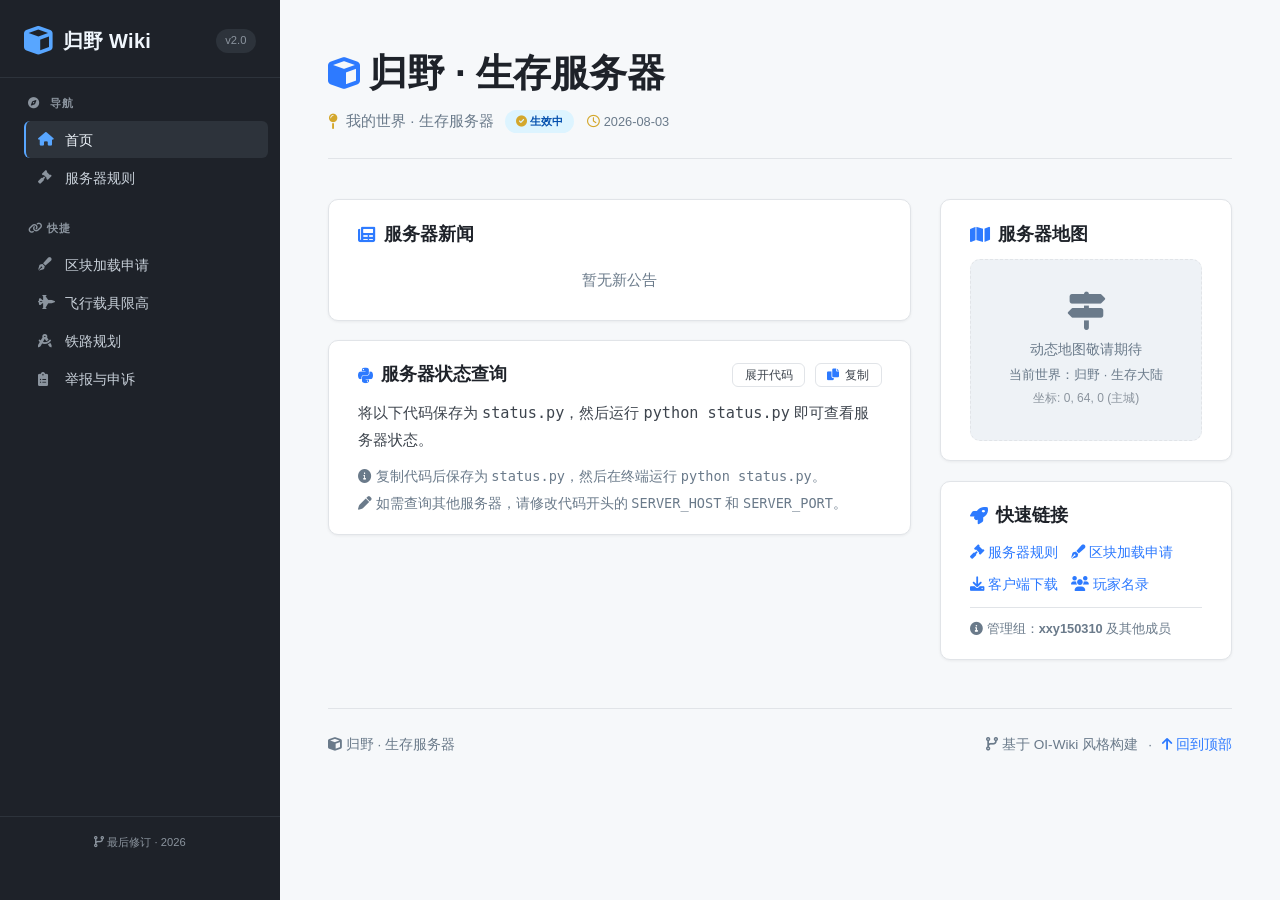
==== commit b78fc12a: "扩充服务器规则：新增行为篇、处罚篇，卡服/物品/铁路/地铁/城镇各篇补充条款" ====
--- a/index.html
+++ b/index.html
@@ -760,6 +760,7 @@
                 <a href="https://v.wjx.cn/vm/YYvvb5z.aspx" target="_blank"><i class="fas fa-pen-fancy"></i> 区块加载申请</a>
                 <a href="#" data-page="rules"><i class="fas fa-fighter-jet"></i> 飞行载具限高</a>
                 <a href="#" data-page="rules"><i class="fas fa-drafting-compass"></i> 铁路规划</a>
+                <a href="#" data-page="rules"><i class="fas fa-clipboard-list"></i> 举报与申诉</a>
             </div>
         </nav>
 
@@ -1020,7 +1021,7 @@
                     <i class="fas fa-map-pin"></i> 归野 · 生存服务器
                     <span class="badge"><i class="fas fa-check-circle"></i> 生效中</span>
                     <span style="color:var(--text-muted);font-size:0.8rem;margin-left:0.3rem;">
-                        <i class="far fa-clock"></i> 2026-08-03
+                        <i class="far fa-clock"></i> 2026-11-21
                     </span>
                 </div>
             </header>
@@ -1106,6 +1107,104 @@
                                 </div>
                             </div>
                         </div>
+
+                        <div class="rule-card">
+                            <div class="rule-head">
+                                <span class="rule-number">#5</span>
+                                <div class="rule-body">
+                                    <strong>自动化装置须报备</strong>
+                                    <span class="tag green">审批</span>
+                                    <p style="margin-top:0.3rem;">使用红石或模组自动化装置进行大规模生产（自动化农场、矿物处理线、熔炉阵列、村民交易站等）之前，须向管理组报备 <strong>装置类型、核心区块坐标</strong> 与大致规模。</p>
+                                    <div class="callout warning">
+                                        <i class="fas fa-exclamation-circle"></i>
+                                        未报备且对服务器性能造成明显影响（TPS 持续偏低、区块加载异常）的装置，管理组有权要求限期整改，必要时先行停用。
+                                    </div>
+                                </div>
+                            </div>
+                        </div>
+
+                        <div class="rule-card">
+                            <div class="rule-head">
+                                <span class="rule-number">#6</span>
+                                <div class="rule-body">
+                                    <strong>实体与掉落物密度</strong>
+                                    <span class="tag info">性能</span>
+                                    <p style="margin-top:0.3rem;">严禁在公共区域、交通枢纽或他人家园附近维持高密度实体与大量散落掉落物。</p>
+                                    <ul>
+                                        <li>单区块堆叠实体建议控制在 <span class="code-inline">200</span> 个以内</li>
+                                        <li>掉落物须及时拾取或清理，不得以「装饰」名义长期堆放</li>
+                                        <li>展示用盔甲架、物品展示框等需控制数量并集中摆放</li>
+                                    </ul>
+                                    <div class="callout">
+                                        <i class="fas fa-broom"></i>
+                                        服务器会定期清理长时间未拾取的掉落物，清理前不另行通知。
+                                    </div>
+                                </div>
+                            </div>
+                        </div>
+                    </div>
+                </div>
+
+                <!-- 物品篇 -->
+                <div class="accordion-item">
+                    <div class="accordion-header" data-target="acc-item">
+                        <span class="accordion-icon"><i class="fas fa-box-open"></i></span>
+                        <span class="accordion-title">物品篇</span>
+                        <span class="accordion-badge" style="background:#fff4e5;color:#a15c00;">公平</span>
+                        <span class="accordion-arrow"><i class="fas fa-chevron-down"></i></span>
+                    </div>
+                    <div class="accordion-body" id="acc-item">
+                        <div class="rule-card">
+                            <div class="rule-head">
+                                <span class="rule-number">#1</span>
+                                <div class="rule-body">
+                                    <strong>禁止复制「无法量产」物品</strong>
+                                    <span class="tag danger">禁令</span>
+                                    <p style="margin-top:0.3rem;">严禁使用物品复制机（含各类红石复制装置、机械动力自动化复制结构等）复制 <strong>无法量产</strong> 的物品。此类物品在正常游玩中获取数量有限，复制会直接破坏服务器经济与进度平衡。</p>
+                                    <p style="margin-top:0.3rem;">包括但不限于：</p>
+                                    <ul>
+                                        <li>下界之星、龙蛋、鞘翅等唯一性或极稀有物品</li>
+                                        <li>附魔金苹果、不死图腾、海洋之心、回响碎片等无法稳定再生的战利品</li>
+                                        <li>带有唯一属性或绑定的物品（如限量附魔装备、玩家专属命名物品）</li>
+                                        <li>管理组认定的其他不可量产物品</li>
+                                    </ul>
+                                    <div class="callout danger">
+                                        <i class="fas fa-exclamation-triangle"></i>
+                                        <strong>违规处理：</strong> 一经查实，复制所得物品将 <strong>全部销毁</strong>，复制装置 <strong>强制拆除</strong>，并视情节严重程度予以 <strong>警告</strong> 至 <strong>封禁</strong>。
+                                    </div>
+                                </div>
+                            </div>
+                        </div>
+
+                        <div class="rule-card">
+                            <div class="rule-head">
+                                <span class="rule-number">#2</span>
+                                <div class="rule-body">
+                                    <strong>「可量产」的界定</strong>
+                                    <span class="tag warn">判定</span>
+                                    <p style="margin-top:0.3rem;">「可量产」指能够通过正常生存玩法 <strong>稳定、重复获取</strong> 的物品，例如铁、金、钻石、木材、农作物与常规怪物掉落等。是否属于可量产存在争议时，<strong>以管理组判定为准</strong>，建议提前咨询后再搭建复制设施。</p>
+                                    <div class="callout warning">
+                                        <i class="fas fa-info-circle"></i>
+                                        即便复制的是可量产物品，也不得借此进行大规模堆积或造成卡服；相关自动化设施仍须遵守「卡服篇 #4 区块常加载」的申请流程。
+                                    </div>
+                                </div>
+                            </div>
+                        </div>
+
+                        <div class="rule-card">
+                            <div class="rule-head">
+                                <span class="rule-number">#3</span>
+                                <div class="rule-body">
+                                    <strong>复制设施须登记</strong>
+                                    <span class="tag green">报备</span>
+                                    <p style="margin-top:0.3rem;">仅可量产物品允许复制，且复制设施须在管理组 <strong>登记位置坐标与工作原理</strong>，并遵守卡服篇关于性能与实体密度的规定。未登记的设施一经发现先行停用，补登记后方可恢复运行。</p>
+                                    <div class="callout">
+                                        <i class="fas fa-lock"></i>
+                                        登记信息仅管理组可见，用于性能评估与物品来源追溯。
+                                    </div>
+                                </div>
+                            </div>
+                        </div>
                     </div>
                 </div>
 
@@ -1197,6 +1296,36 @@
                                 </div>
                             </div>
                         </div>
+
+                        <div class="rule-card">
+                            <div class="rule-head">
+                                <span class="rule-number">#7</span>
+                                <div class="rule-body">
+                                    <strong>线路命名与标识规范</strong>
+                                    <span class="tag">规范</span>
+                                    <p style="margin-top:0.3rem;">铁路线路须采用统一命名（如「1 号线」「环线」「A 城—B 城 城际线」），并在站牌、线路图与服务器公告中 <strong>保持一致</strong>。主要车站与换乘站须设置清晰的站名牌与方向指示。</p>
+                                    <div class="callout">
+                                        <i class="fas fa-signs-post"></i>
+                                        统一的命名与标识，是玩家能顺利使用线路的前提。
+                                    </div>
+                                </div>
+                            </div>
+                        </div>
+
+                        <div class="rule-card">
+                            <div class="rule-head">
+                                <span class="rule-number">#8</span>
+                                <div class="rule-body">
+                                    <strong>停运、改线与拆除须报备</strong>
+                                    <span class="tag warn">动态调整</span>
+                                    <p style="margin-top:0.3rem;">线路或车站需要停运、改线、拆除时，应提前告知管理组，说明原因与时间安排。拆除后须 <strong>恢复原地形</strong>，不得留下裸露基座、断头轨道或废弃结构。</p>
+                                    <div class="callout warning">
+                                        <i class="fas fa-recycle"></i>
+                                        长期无人维护且未报备的废弃线路，管理组有权代为清理。
+                                    </div>
+                                </div>
+                            </div>
+                        </div>
                     </div>
                 </div>
 
@@ -1205,7 +1334,7 @@
                     <div class="accordion-header" data-target="acc-metro">
                         <span class="accordion-icon"><i class="fas fa-subway"></i></span>
                         <span class="accordion-title">地铁篇</span>
-                        <span class="accordion-badge" style="background:#ddf4ff;color:#0550ae;">MTR 模组</span>
+                        <span class="accordion-badge" style="background:#ddf4ff;color:#0550ae;">机械动力</span>
                         <span class="accordion-arrow"><i class="fas fa-chevron-down"></i></span>
                     </div>
                     <div class="accordion-body" id="acc-metro">
@@ -1250,9 +1379,35 @@
                             <div class="rule-head">
                                 <span class="rule-number">#4</span>
                                 <div class="rule-body">
-                                    <strong>统一使用「MTR」模组</strong>
+                                    <strong>统一使用「机械动力」模组</strong>
                                     <span class="tag green">强制</span>
-                                    <p style="margin-top:0.3rem;">地铁系统必须使用 <strong>「MTR（我的世界铁路）」</strong> 模组建造。该模组专为地铁和城市轨道交通设计，提供站台、屏蔽门、列车、信号系统等专业化组件，实现高度仿真的运营体验。</p>
+                                    <p style="margin-top:0.3rem;">地铁系统必须使用 <strong>「机械动力」</strong> 模组（含其铁路扩展组件）建造。该模组提供轨道、列车、信号系统与站台设施等专业化组件，可实现地铁与城市轨道交通的高度仿真运营体验。</p>
+                                </div>
+                            </div>
+                        </div>
+
+                        <div class="rule-card">
+                            <div class="rule-head">
+                                <span class="rule-number">#5</span>
+                                <div class="rule-body">
+                                    <strong>站距与换乘设计</strong>
+                                    <span class="tag info">工程规范</span>
+                                    <p style="margin-top:0.3rem;">市区段相邻车站间距建议不小于 <span class="code-inline">400</span> 格，郊区段可适当放宽。换乘站宜采用同台换乘，或设置独立换乘通道，换乘步行距离建议控制在 <span class="code-inline">128</span> 格以内。</p>
+                                    <div class="callout">
+                                        <i class="fas fa-route"></i>
+                                        站距过密会拖慢运行效率，也会加重服务器计算负担。
+                                    </div>
+                                </div>
+                            </div>
+                        </div>
+
+                        <div class="rule-card">
+                            <div class="rule-head">
+                                <span class="rule-number">#6</span>
+                                <div class="rule-body">
+                                    <strong>站台安全与导向</strong>
+                                    <span class="tag">安全</span>
+                                    <p style="margin-top:0.3rem;">站台须设置安全设施（屏蔽门、护栏或安全线），并配备充足照明与清晰导向标识。地下车站须保证疏散通道畅通，不得堆放杂物或封闭出入口。</p>
                                 </div>
                             </div>
                         </div>
@@ -1274,7 +1429,7 @@
                                 <div class="rule-body">
                                     <strong>高铁车站覆盖要求</strong>
                                     <span class="tag info">通勤</span>
-                                    <p style="margin-top:0.3rem;">城镇选址或规划时，必须确保其 <strong>中心区域 256 格范围内</strong> 设有高铁车站。若高铁站距离超过 <strong>128 格</strong>，则必须配备有效的通勤连接（如地铁或公交系统）。</p>
+                                    <p style="margin-top:0.3rem;">城镇选址或规划时，必须确保其 <strong>中心区域 1024 格范围内</strong> 设有高铁车站。若高铁站距离超过 <strong>512 格</strong>，则必须配备有效的通勤连接（如地铁或公交系统）。</p>
                                     <div class="callout">
                                         <i class="fas fa-people-arrows"></i>
                                         确保城镇居民便捷接入服务器主要交通网络。
@@ -1342,6 +1497,179 @@
                                     <div class="callout danger">
                                         <i class="fas fa-exclamation-circle"></i>
                                         <strong>违规处理：</strong> 收到整改通知后若未在规定时间内处理，相关物品或建筑将 <strong>强制拆除</strong>，玩家可能受到处罚。
+                                    </div>
+                                </div>
+                            </div>
+                        </div>
+
+                        <div class="rule-card">
+                            <div class="rule-head">
+                                <span class="rule-number">#6</span>
+                                <div class="rule-body">
+                                    <strong>城镇登记与命名</strong>
+                                    <span class="tag green">登记</span>
+                                    <p style="margin-top:0.3rem;">新建城镇须向管理组登记：<strong>城镇名称、中心坐标、规划范围</strong> 与分期建设计划。登记后在该范围内享有优先建设权，同时承担相应的建设与维护责任。</p>
+                                    <div class="callout">
+                                        <i class="fas fa-draw-polygon"></i>
+                                        未登记区域出现规划冲突时，以先登记者为准。
+                                    </div>
+                                </div>
+                            </div>
+                        </div>
+
+                        <div class="rule-card">
+                            <div class="rule-head">
+                                <span class="rule-number">#7</span>
+                                <div class="rule-body">
+                                    <strong>边界预留与扩建争议</strong>
+                                    <span class="tag warn">协商</span>
+                                    <p style="margin-top:0.3rem;">城镇边界应预留扩建余地；扩建不得侵入他人已登记区域或既有建筑。出现边界争议时先自行协商，协商不成由管理组依据 <strong>登记时间与建设完成度</strong> 裁定。</p>
+                                </div>
+                            </div>
+                        </div>
+                    </div>
+                </div>
+
+                <!-- 行为篇 -->
+                <div class="accordion-item">
+                    <div class="accordion-header" data-target="acc-behavior">
+                        <span class="accordion-icon"><i class="fas fa-handshake"></i></span>
+                        <span class="accordion-title">行为篇</span>
+                        <span class="accordion-badge" style="background:#dafbe1;color:#1a7f37;">秩序</span>
+                        <span class="accordion-arrow"><i class="fas fa-chevron-down"></i></span>
+                    </div>
+                    <div class="accordion-body" id="acc-behavior">
+                        <div class="rule-card">
+                            <div class="rule-head">
+                                <span class="rule-number">#1</span>
+                                <div class="rule-body">
+                                    <strong>禁止破坏与偷窃</strong>
+                                    <span class="tag danger">禁令</span>
+                                    <p style="margin-top:0.3rem;">严禁未经允许破坏、改动他人建筑与设施，严禁擅自取用他人容器、载具或机械装置内的物品。车站、道路、照明等公共设施同样受保护。</p>
+                                    <div class="callout danger">
+                                        <i class="fas fa-gavel"></i>
+                                        <strong>违规处理：</strong> 须原样修复或等价赔偿，并视情节予以 <strong>警告</strong> 至 <strong>封禁</strong>。
+                                    </div>
+                                </div>
+                            </div>
+                        </div>
+
+                        <div class="rule-card">
+                            <div class="rule-head">
+                                <span class="rule-number">#2</span>
+                                <div class="rule-body">
+                                    <strong>禁止作弊与违规客户端</strong>
+                                    <span class="tag danger">禁令</span>
+                                    <p style="margin-top:0.3rem;">严禁使用透视、飞行、杀戮光环、自动瞄准、变速等作弊功能，以及未经管理组批准的辅助模组。</p>
+                                    <ul>
+                                        <li><strong>允许：</strong> 小地图（不含洞穴透视）、性能优化模组、光影、服务器指定模组（机械动力等）</li>
+                                        <li><strong>禁止：</strong> 各类作弊客户端与自动化脚本</li>
+                                    </ul>
+                                    <div class="callout danger">
+                                        <i class="fas fa-ban"></i>
+                                        作弊一经查实，<strong>永久封禁</strong>，用于作弊的存档与物品一并处理。
+                                    </div>
+                                </div>
+                            </div>
+                        </div>
+
+                        <div class="rule-card">
+                            <div class="rule-head">
+                                <span class="rule-number">#3</span>
+                                <div class="rule-body">
+                                    <strong>PVP 须双方自愿</strong>
+                                    <span class="tag warn">规则</span>
+                                    <p style="margin-top:0.3rem;">PVP 仅在双方明确同意的情况下进行。禁止偷袭、围堵出生点与出生保护区域、恶意追杀；禁止在他人驾驶载具或进行高空施工时发起攻击。</p>
+                                </div>
+                            </div>
+                        </div>
+
+                        <div class="rule-card">
+                            <div class="rule-head">
+                                <span class="rule-number">#4</span>
+                                <div class="rule-body">
+                                    <strong>聊天与言论规范</strong>
+                                    <span class="tag info">秩序</span>
+                                    <p style="margin-top:0.3rem;">公共频道请保持友善。禁止刷屏、人身攻击、发布广告与外链，禁止传播违法或不当内容。</p>
+                                    <div class="callout warning">
+                                        <i class="fas fa-comment-slash"></i>
+                                        屡次违规将予以禁言；情节严重者按 <strong>处罚篇</strong> 处理。
+                                    </div>
+                                </div>
+                            </div>
+                        </div>
+
+                        <div class="rule-card">
+                            <div class="rule-head">
+                                <span class="rule-number">#5</span>
+                                <div class="rule-body">
+                                    <strong>交易与借贷自负风险</strong>
+                                    <span class="tag">提示</span>
+                                    <p style="margin-top:0.3rem;">玩家之间的交易、借贷与合作建设属自愿行为，风险自负。管理组不受理单纯的交易纠纷赔付，但可协助核实物品来源。</p>
+                                    <div class="callout">
+                                        <i class="fas fa-receipt"></i>
+                                        大额交易建议保留聊天记录与截图，便于日后核对。
+                                    </div>
+                                </div>
+                            </div>
+                        </div>
+                    </div>
+                </div>
+
+                <!-- 处罚篇 -->
+                <div class="accordion-item">
+                    <div class="accordion-header" data-target="acc-punish">
+                        <span class="accordion-icon"><i class="fas fa-clipboard-list"></i></span>
+                        <span class="accordion-title">处罚篇</span>
+                        <span class="accordion-badge" style="background:#ffe3e6;color:#b31d28;">申诉</span>
+                        <span class="accordion-arrow"><i class="fas fa-chevron-down"></i></span>
+                    </div>
+                    <div class="accordion-body" id="acc-punish">
+                        <div class="rule-card">
+                            <div class="rule-head">
+                                <span class="rule-number">#1</span>
+                                <div class="rule-body">
+                                    <strong>处罚分级</strong>
+                                    <span class="tag warn">分级</span>
+                                    <p style="margin-top:0.3rem;">违规处理分为三级，由管理组视情节、影响范围与配合态度判定：</p>
+                                    <ul>
+                                        <li><strong>一级 · 警告：</strong> 轻微或首次违规，限期整改</li>
+                                        <li><strong>二级 · 临时封禁：</strong> 1 ～ 7 天，情节较重或整改不到位</li>
+                                        <li><strong>三级 · 永久封禁：</strong> 卡服、作弊、恶意破坏等严重违规</li>
+                                    </ul>
+                                    <div class="callout danger">
+                                        <i class="fas fa-exclamation-triangle"></i>
+                                        造成服务器数据损坏或大规模损失的，直接适用 <strong>三级</strong> 处罚。
+                                    </div>
+                                </div>
+                            </div>
+                        </div>
+
+                        <div class="rule-card">
+                            <div class="rule-head">
+                                <span class="rule-number">#2</span>
+                                <div class="rule-body">
+                                    <strong>举报与举证</strong>
+                                    <span class="tag info">流程</span>
+                                    <p style="margin-top:0.3rem;">发现违规请保留证据（截图、坐标、时间）并联系管理组 <strong>xxy150310</strong>。举报内容仅管理组可见；恶意诬告同样按违规处理。</p>
+                                    <div class="callout">
+                                        <i class="fas fa-camera"></i>
+                                        证据越完整，处理越快。
+                                    </div>
+                                </div>
+                            </div>
+                        </div>
+
+                        <div class="rule-card">
+                            <div class="rule-head">
+                                <span class="rule-number">#3</span>
+                                <div class="rule-body">
+                                    <strong>申诉渠道</strong>
+                                    <span class="tag green">申诉</span>
+                                    <p style="margin-top:0.3rem;">对处罚有异议，可在处罚生效后 <strong>7 天内</strong> 向管理组提交申诉，说明情况并附证据。管理组将在 <strong>3 个工作日</strong> 内答复；永久封禁类申诉需由全体管理员复核。</p>
+                                    <div class="callout warning">
+                                        <i class="fas fa-hourglass-half"></i>
+                                        申诉期间原处罚继续执行。
                                     </div>
                                 </div>
                             </div>
@@ -1375,12 +1703,11 @@
                                 <i class="fas fa-cube" style="color:var(--accent-blue);"></i> 模组要求
                             </h4>
                             <span class="tag green">机械动力</span>
-                            <span class="tag info">MTR</span>
                         </div>
                     </div>
                     <hr style="border:none;border-top:1px solid var(--border-light);margin:1.2rem 0 0.8rem 0;" />
                     <p style="font-size:0.85rem;color:var(--text-muted);">
-                        <i class="far fa-clock"></i> 本规定最后修订于 2026 年 · 所有规则解释权归服务器管理团队所有。
+                        <i class="far fa-clock"></i> 本规定最后修订于 2026-11-21 · 所有规则解释权归服务器管理团队所有。
                     </p>
                 </div>
             </section>
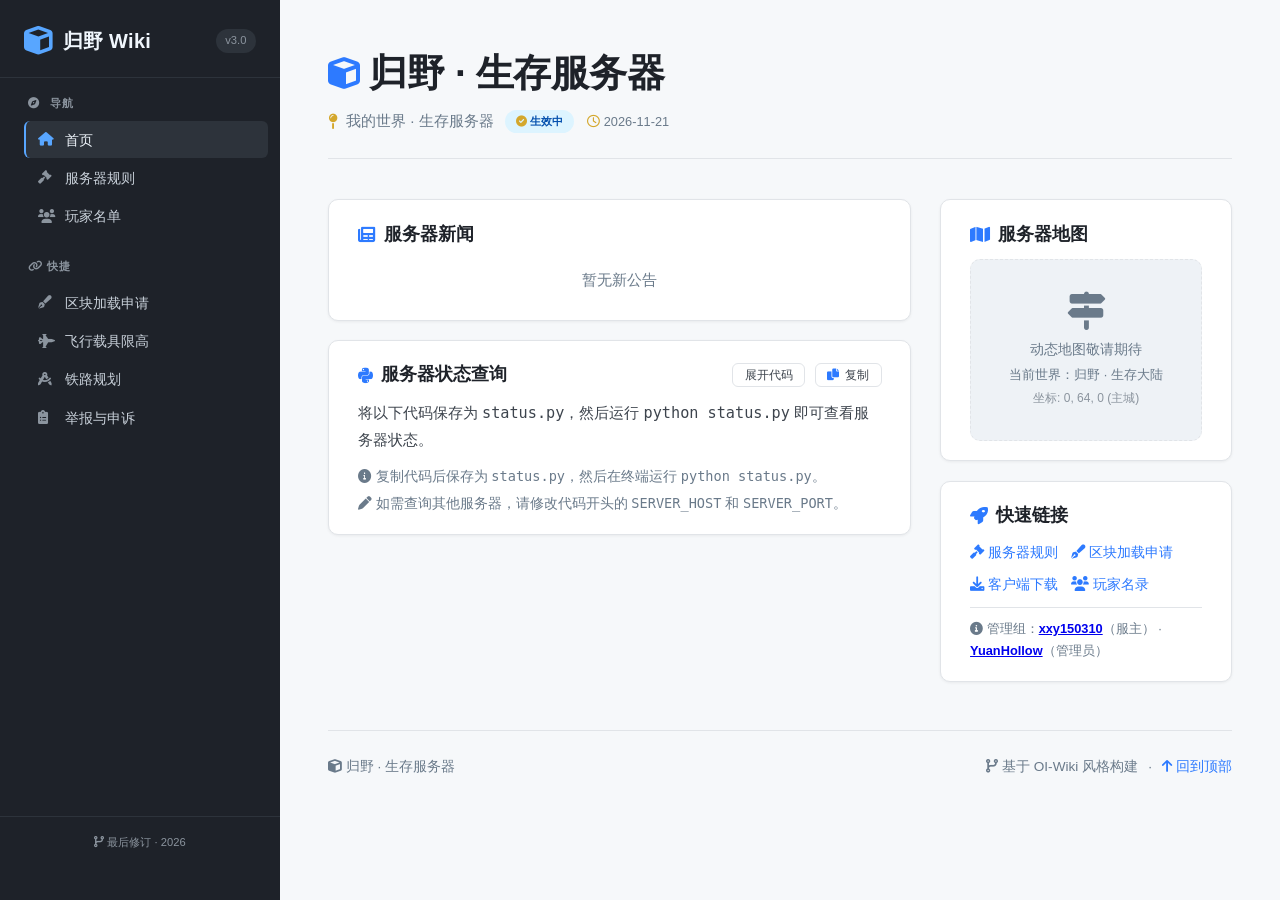
==== commit c6d35677: "改为多页结构：新增 players.html 玩家名单页，抽出共用 css/js" ====
--- a/index.html
+++ b/index.html
@@ -4,734 +4,11 @@
     <meta charset="UTF-8" />
     <meta name="viewport" content="width=device-width, initial-scale=1.0" />
     <title>归野 · 服务器 Wiki</title>
-    <!-- Font Awesome 图标库 -->
+    <meta name="description" content="归野 · 我的世界生存服务器 Wiki：服务器状态、规则与玩家名录。" />
     <link rel="stylesheet" href="https://cdnjs.cloudflare.com/ajax/libs/font-awesome/6.0.0-beta3/css/all.min.css" />
-    <style>
-        /* ===== 全局重置 & 基础 ===== */
-        * {
-            margin: 0;
-            padding: 0;
-            box-sizing: border-box;
-        }
-
-        :root {
-            --bg-primary: #f6f8fa;
-            --bg-sidebar: #1e2229;
-            --bg-card: #ffffff;
-            --text-primary: #1e2229;
-            --text-secondary: #3d444d;
-            --text-muted: #6a7a8a;
-            --border-light: #e1e4e8;
-            --accent-blue: #2d7aff;
-            --accent-green: #2da44e;
-            --accent-orange: #d4a72c;
-            --accent-red: #cf222e;
-            --shadow-sm: 0 1px 3px rgba(0, 0, 0, 0.06);
-            --shadow-md: 0 4px 16px rgba(0, 0, 0, 0.08);
-            --radius: 10px;
-            --transition: 0.25s ease;
-            --font-sans: -apple-system, BlinkMacSystemFont, "Segoe UI", Roboto, "Helvetica Neue", Arial, sans-serif;
-            --font-mono: "SF Mono", "Fira Code", "Consolas", monospace;
-        }
-
-        html {
-            font-size: 16px;
-            scroll-behavior: smooth;
-        }
-
-        body {
-            font-family: var(--font-sans);
-            background: var(--bg-primary);
-            color: var(--text-primary);
-            line-height: 1.7;
-            display: flex;
-            min-height: 100vh;
-        }
-
-        /* ===== 侧边栏 ===== */
-        .sidebar {
-            position: fixed;
-            top: 0;
-            left: 0;
-            bottom: 0;
-            width: 280px;
-            background: var(--bg-sidebar);
-            color: #c8d0d9;
-            padding: 1.5rem 0 2rem 0;
-            overflow-y: auto;
-            z-index: 1000;
-            display: flex;
-            flex-direction: column;
-            transition: transform 0.3s ease;
-        }
-
-        .sidebar::-webkit-scrollbar {
-            width: 4px;
-        }
-        .sidebar::-webkit-scrollbar-thumb {
-            background: #3d444d;
-            border-radius: 4px;
-        }
-        .sidebar::-webkit-scrollbar-track {
-            background: transparent;
-        }
-
-        .sidebar-brand {
-            padding: 0 1.5rem 1.2rem 1.5rem;
-            border-bottom: 1px solid #2d333b;
-            display: flex;
-            align-items: center;
-            gap: 0.6rem;
-            flex-shrink: 0;
-        }
-
-        .sidebar-brand i {
-            font-size: 1.8rem;
-            color: #58a6ff;
-        }
-
-        .sidebar-brand span {
-            font-size: 1.25rem;
-            font-weight: 700;
-            color: #f0f6fc;
-            letter-spacing: 0.3px;
-        }
-
-        .sidebar-brand small {
-            font-size: 0.7rem;
-            font-weight: 400;
-            color: #8b949e;
-            margin-left: auto;
-            background: #2d333b;
-            padding: 0.15rem 0.6rem;
-            border-radius: 20px;
-        }
-
-        .sidebar-nav {
-            flex: 1;
-            padding: 1rem 0.75rem 1rem 1.5rem;
-        }
-
-        .sidebar-nav .nav-section {
-            margin-bottom: 1.4rem;
-        }
-
-        .sidebar-nav .nav-section-title {
-            font-size: 0.7rem;
-            font-weight: 600;
-            text-transform: uppercase;
-            letter-spacing: 0.8px;
-            color: #8b949e;
-            margin-bottom: 0.5rem;
-            padding-left: 0.25rem;
-        }
-
-        .sidebar-nav a {
-            display: flex;
-            align-items: center;
-            gap: 0.6rem;
-            padding: 0.4rem 0.75rem;
-            border-radius: 6px;
-            color: #c8d0d9;
-            text-decoration: none;
-            font-size: 0.9rem;
-            transition: background var(--transition), color var(--transition);
-            border-left: 2px solid transparent;
-            margin-bottom: 1px;
-            cursor: pointer;
-        }
-
-        .sidebar-nav a i {
-            width: 1.1rem;
-            font-size: 0.85rem;
-            color: #8b949e;
-            transition: color var(--transition);
-        }
-
-        .sidebar-nav a:hover {
-            background: #2d333b;
-            color: #f0f6fc;
-        }
-        .sidebar-nav a:hover i {
-            color: #58a6ff;
-        }
-
-        .sidebar-nav a.active {
-            background: #2d333b;
-            color: #f0f6fc;
-            border-left-color: #58a6ff;
-        }
-        .sidebar-nav a.active i {
-            color: #58a6ff;
-        }
-
-        /* ===== 主内容 ===== */
-        .main {
-            margin-left: 280px;
-            flex: 1;
-            padding: 2.5rem 3rem 4rem 3rem;
-            max-width: 1100px;
-        }
-
-        /* ===== 页面切换 ===== */
-        .page {
-            display: none;
-            animation: fadeIn 0.3s ease;
-        }
-        .page.active {
-            display: block;
-        }
-
-        @keyframes fadeIn {
-            from {
-                opacity: 0;
-                transform: translateY(10px);
-            }
-            to {
-                opacity: 1;
-                transform: translateY(0);
-            }
-        }
-
-        /* ===== 头部 ===== */
-        .page-header {
-            margin-bottom: 2.5rem;
-            padding-bottom: 1.5rem;
-            border-bottom: 1px solid var(--border-light);
-        }
-
-        .page-header h1 {
-            font-size: 2.4rem;
-            font-weight: 700;
-            letter-spacing: -0.3px;
-            display: flex;
-            align-items: center;
-            gap: 0.6rem;
-        }
-
-        .page-header h1 i {
-            color: var(--accent-blue);
-            font-size: 2rem;
-        }
-
-        .page-header .subtitle {
-            color: var(--text-muted);
-            font-size: 0.95rem;
-            margin-top: 0.2rem;
-            display: flex;
-            align-items: center;
-            gap: 0.5rem;
-            flex-wrap: wrap;
-        }
-
-        .page-header .subtitle i {
-            color: var(--accent-orange);
-        }
-
-        .page-header .subtitle .badge {
-            background: #ddf4ff;
-            color: #0550ae;
-            font-size: 0.7rem;
-            font-weight: 600;
-            padding: 0.1rem 0.7rem;
-            border-radius: 20px;
-            margin-left: 0.2rem;
-        }
-
-        /* ===== 首页卡片 ===== */
-        .home-grid {
-            display: grid;
-            grid-template-columns: 2fr 1fr;
-            gap: 1.8rem;
-            margin-top: 0.5rem;
-        }
-
-        @media (max-width: 820px) {
-            .home-grid {
-                grid-template-columns: 1fr;
-                gap: 1.2rem;
-            }
-        }
-
-        .home-card {
-            background: var(--bg-card);
-            border-radius: var(--radius);
-            border: 1px solid var(--border-light);
-            padding: 1.2rem 1.8rem;
-            box-shadow: var(--shadow-sm);
-        }
-
-        .home-card .card-title {
-            font-size: 1.1rem;
-            font-weight: 700;
-            margin-bottom: 0.6rem;
-            display: flex;
-            align-items: center;
-            gap: 0.5rem;
-        }
-        .home-card .card-title i {
-            color: var(--accent-blue);
-        }
-
-        .home-card .card-body {
-            color: var(--text-secondary);
-            font-size: 0.95rem;
-        }
-
-        .news-item {
-            padding: 0.4rem 0;
-            border-bottom: 1px solid var(--border-light);
-        }
-        .news-item:last-child {
-            border-bottom: none;
-        }
-        .news-item .news-date {
-            font-size: 0.75rem;
-            color: var(--text-muted);
-            margin-right: 0.6rem;
-            font-weight: 600;
-        }
-        .news-item .news-title {
-            color: var(--text-primary);
-        }
-        .news-item .news-desc {
-            display: block;
-            font-size: 0.85rem;
-            color: var(--text-muted);
-            margin-top: 0.05rem;
-            padding-left: 0.2rem;
-        }
-
-        .map-placeholder {
-            background: #eef2f6;
-            border-radius: var(--radius);
-            padding: 2rem 1rem;
-            text-align: center;
-            color: var(--text-muted);
-            font-size: 0.9rem;
-            border: 1px dashed var(--border-light);
-            min-height: 120px;
-            display: flex;
-            flex-direction: column;
-            align-items: center;
-            justify-content: center;
-        }
-        .map-placeholder i {
-            font-size: 2.4rem;
-            color: var(--text-muted);
-            margin-bottom: 0.4rem;
-        }
-
-        .quick-links {
-            display: flex;
-            flex-wrap: wrap;
-            gap: 0.4rem 0.8rem;
-            margin-top: 0.2rem;
-        }
-        .quick-links a {
-            color: var(--accent-blue);
-            text-decoration: none;
-            font-size: 0.9rem;
-            border-bottom: 1px dotted transparent;
-            transition: border-color var(--transition);
-        }
-        .quick-links a:hover {
-            border-bottom-color: var(--accent-blue);
-        }
-
-        /* ===== 代码折叠与复制 ===== */
-        .btn-code-toggle, .btn-code-copy {
-            background: var(--bg-card);
-            border: 1px solid var(--border-light);
-            border-radius: 6px;
-            padding: 0.15rem 0.7rem;
-            font-size: 0.75rem;
-            font-weight: 500;
-            color: var(--text-secondary);
-            cursor: pointer;
-            transition: background var(--transition), color var(--transition);
-            font-family: var(--font-sans);
-        }
-        .btn-code-toggle:hover, .btn-code-copy:hover {
-            background: #f0f2f4;
-            color: var(--text-primary);
-        }
-        .btn-code-copy {
-            margin-left: 0.4rem;
-        }
-        .btn-code-copy i {
-            margin-right: 0.2rem;
-        }
-
-        .code-block {
-            background: #1e2229;
-            border-radius: var(--radius);
-            padding: 0.8rem 1.2rem;
-            overflow-x: auto;
-            font-family: var(--font-mono);
-            font-size: 0.75rem;
-            line-height: 1.5;
-            color: #f0f6fc;
-            margin: 0.5rem 0 0.2rem 0;
-        }
-        .code-block pre {
-            margin: 0;
-            font-family: var(--font-mono);
-            font-size: 0.75rem;
-            line-height: 1.5;
-            color: #f0f6fc;
-            white-space: pre-wrap;
-            word-break: break-all;
-        }
-        .code-block .comment { color: #8b949e; }
-        .code-block .keyword { color: #ff7b72; }
-        .code-block .string { color: #a5d6ff; }
-        .code-block .func { color: #d2a8ff; }
-        .code-block .number { color: #a5d6ff; }
-        .code-block .operator { color: #ff7b72; }
-        .code-block .builtin { color: #ff7b72; }
-        .code-block .var { color: #f0f6fc; }
-
-        /* ===== 规则折叠面板 ===== */
-        .accordion {
-            margin-bottom: 0.5rem;
-        }
-
-        .accordion-item {
-            background: var(--bg-card);
-            border-radius: var(--radius);
-            border: 1px solid var(--border-light);
-            margin-bottom: 0.8rem;
-            box-shadow: var(--shadow-sm);
-            overflow: hidden;
-            transition: box-shadow var(--transition), border-color var(--transition);
-        }
-
-        .accordion-item:hover {
-            box-shadow: var(--shadow-md);
-            border-color: #d0d7de;
-        }
-
-        .accordion-header {
-            padding: 0.9rem 1.8rem;
-            cursor: pointer;
-            display: flex;
-            align-items: center;
-            gap: 0.6rem;
-            user-select: none;
-            transition: background var(--transition);
-            background: var(--bg-card);
-        }
-
-        .accordion-header:hover {
-            background: #f8f9fb;
-        }
-
-        .accordion-header .accordion-icon {
-            font-size: 1.2rem;
-            color: var(--accent-blue);
-            width: 1.6rem;
-            text-align: center;
-        }
-
-        .accordion-header .accordion-title {
-            font-size: 1.15rem;
-            font-weight: 700;
-            flex: 1;
-        }
-
-        .accordion-header .accordion-badge {
-            font-size: 0.7rem;
-            font-weight: 600;
-            padding: 0.05rem 0.7rem;
-            border-radius: 20px;
-            background: #f0f2f4;
-            color: #3d444d;
-            margin-right: 0.4rem;
-        }
-
-        .accordion-header .accordion-arrow {
-            color: var(--text-muted);
-            transition: transform var(--transition);
-            font-size: 0.9rem;
-        }
-
-        .accordion-item.open .accordion-arrow {
-            transform: rotate(180deg);
-        }
-
-        .accordion-body {
-            display: none;
-            padding: 0 1.8rem 1.5rem 1.8rem;
-            border-top: 1px solid var(--border-light);
-            background: #fafbfc;
-        }
-
-        .accordion-item.open .accordion-body {
-            display: block;
-        }
-
-        .accordion-body .rule-card {
-            background: var(--bg-card);
-            border-radius: var(--radius);
-            border: 1px solid var(--border-light);
-            padding: 1rem 1.5rem;
-            margin-top: 0.8rem;
-            box-shadow: var(--shadow-sm);
-            transition: box-shadow var(--transition), border-color var(--transition);
-        }
-
-        .accordion-body .rule-card:hover {
-            box-shadow: var(--shadow-md);
-            border-color: #d0d7de;
-        }
-
-        .accordion-body .rule-card .rule-head {
-            display: flex;
-            align-items: flex-start;
-            gap: 0.8rem;
-        }
-
-        .accordion-body .rule-card .rule-number {
-            font-family: var(--font-mono);
-            font-weight: 700;
-            font-size: 0.85rem;
-            color: var(--accent-blue);
-            background: #ddf4ff;
-            padding: 0 0.6rem;
-            border-radius: 4px;
-            line-height: 1.8;
-            white-space: nowrap;
-            flex-shrink: 0;
-            margin-top: 0.1rem;
-        }
-
-        .accordion-body .rule-card .rule-body {
-            flex: 1;
-            font-size: 0.95rem;
-            color: var(--text-secondary);
-        }
-
-        .accordion-body .rule-card .rule-body strong {
-            color: var(--text-primary);
-        }
-
-        .accordion-body .rule-card .rule-body .tag {
-            display: inline-block;
-            font-size: 0.7rem;
-            font-weight: 600;
-            padding: 0 0.5rem;
-            border-radius: 12px;
-            line-height: 1.6;
-            margin-right: 0.2rem;
-            background: #f0f2f4;
-            color: #3d444d;
-        }
-        .accordion-body .rule-card .rule-body .tag.warn {
-            background: #fff3d4;
-            color: #9e6a03;
-        }
-        .accordion-body .rule-card .rule-body .tag.danger {
-            background: #ffe3e6;
-            color: #b31d28;
-        }
-        .accordion-body .rule-card .rule-body .tag.info {
-            background: #ddf4ff;
-            color: #0550ae;
-        }
-        .accordion-body .rule-card .rule-body .tag.green {
-            background: #dafbe1;
-            color: #116329;
-        }
-
-        .accordion-body .rule-card .rule-body ul,
-        .accordion-body .rule-card .rule-body ol {
-            padding-left: 1.4rem;
-            margin: 0.4rem 0 0.2rem 0;
-        }
-
-        .accordion-body .rule-card .rule-body ul li,
-        .accordion-body .rule-card .rule-body ol li {
-            margin-bottom: 0.2rem;
-        }
-
-        .accordion-body .rule-card .rule-body .code-inline {
-            font-family: var(--font-mono);
-            background: #f0f2f4;
-            padding: 0.05rem 0.5rem;
-            border-radius: 4px;
-            font-size: 0.85rem;
-            color: #1e2229;
-        }
-
-        .accordion-body .rule-card .rule-body .link-icon {
-            color: var(--accent-blue);
-            text-decoration: none;
-            border-bottom: 1px dotted var(--accent-blue);
-        }
-        .accordion-body .rule-card .rule-body .link-icon:hover {
-            border-bottom-style: solid;
-        }
-
-        .accordion-body .rule-card .callout {
-            border-left: 4px solid var(--accent-blue);
-            background: #f6f8fa;
-            padding: 0.6rem 1.2rem;
-            border-radius: 0 var(--radius) var(--radius) 0;
-            margin: 0.6rem 0 0.2rem 0;
-            font-size: 0.9rem;
-        }
-        .accordion-body .rule-card .callout.warning {
-            border-left-color: var(--accent-orange);
-            background: #fffdf5;
-        }
-        .accordion-body .rule-card .callout.danger {
-            border-left-color: var(--accent-red);
-            background: #fff6f7;
-        }
-        .accordion-body .rule-card .callout i {
-            margin-right: 0.4rem;
-        }
-
-        /* ===== 页脚 ===== */
-        .footer {
-            margin-top: 3rem;
-            padding-top: 1.5rem;
-            border-top: 1px solid var(--border-light);
-            font-size: 0.85rem;
-            color: var(--text-muted);
-            display: flex;
-            justify-content: space-between;
-            flex-wrap: wrap;
-            gap: 0.5rem;
-        }
-
-        .footer a {
-            color: var(--accent-blue);
-            text-decoration: none;
-        }
-        .footer a:hover {
-            text-decoration: underline;
-        }
-
-        /* ===== 响应式 ===== */
-        @media (max-width: 820px) {
-            .sidebar {
-                transform: translateX(-100%);
-                width: 280px;
-            }
-            .sidebar.open {
-                transform: translateX(0);
-            }
-
-            .main {
-                margin-left: 0;
-                padding: 1.5rem 1.2rem 2.5rem 1.2rem;
-            }
-
-            .page-header h1 {
-                font-size: 1.8rem;
-            }
-
-            .home-grid {
-                grid-template-columns: 1fr;
-                gap: 1.2rem;
-            }
-
-            .accordion-header {
-                padding: 0.7rem 1.2rem;
-            }
-            .accordion-body {
-                padding: 0 1.2rem 1.2rem 1.2rem;
-            }
-            .accordion-body .rule-card {
-                padding: 0.8rem 1rem;
-            }
-            .accordion-body .rule-card .rule-head {
-                flex-direction: column;
-                gap: 0.2rem;
-            }
-            .accordion-body .rule-card .rule-number {
-                align-self: flex-start;
-            }
-
-            .menu-toggle {
-                display: flex !important;
-            }
-        }
-
-        @media (min-width: 821px) {
-            .menu-toggle {
-                display: none !important;
-            }
-        }
-
-        .menu-toggle {
-            position: fixed;
-            top: 1rem;
-            left: 1rem;
-            z-index: 1100;
-            background: var(--bg-card);
-            border: 1px solid var(--border-light);
-            border-radius: 8px;
-            padding: 0.5rem 0.7rem;
-            font-size: 1.2rem;
-            color: var(--text-primary);
-            cursor: pointer;
-            box-shadow: var(--shadow-sm);
-            transition: background var(--transition);
-            display: none;
-            align-items: center;
-            gap: 0.3rem;
-        }
-
-        .menu-toggle:hover {
-            background: #f0f2f4;
-        }
-
-        .overlay {
-            position: fixed;
-            inset: 0;
-            background: rgba(0, 0, 0, 0.3);
-            z-index: 999;
-            display: none;
-            backdrop-filter: blur(2px);
-        }
-        .overlay.active {
-            display: block;
-        }
-
-        @media (max-width: 820px) {
-            .overlay.active {
-                display: block;
-            }
-        }
-
-        @media print {
-            .sidebar,
-            .menu-toggle,
-            .overlay {
-                display: none !important;
-            }
-            .main {
-                margin-left: 0 !important;
-                padding: 1rem !important;
-            }
-            .accordion-body {
-                display: block !important;
-            }
-            .accordion-item .accordion-body {
-                display: block !important;
-            }
-            .accordion-header .accordion-arrow {
-                display: none;
-            }
-        }
-    </style>
+    <link rel="stylesheet" href="css/style.css" />
 </head>
 <body>
-
-    <!-- 移动端菜单按钮 -->
     <button class="menu-toggle" id="menuToggle" aria-label="切换导航">
         <i class="fas fa-bars"></i>
         <span style="font-size:0.8rem;font-weight:500;">菜单</span>
@@ -745,22 +22,23 @@
         <div class="sidebar-brand">
             <i class="fas fa-cube"></i>
             <span>归野 Wiki</span>
-            <small>v2.0</small>
+            <small>v3.0</small>
         </div>
 
         <nav class="sidebar-nav">
             <div class="nav-section">
                 <div class="nav-section-title"><i class="fas fa-compass" style="margin-right:0.4rem;"></i> 导航</div>
-                <a class="active" data-page="home"><i class="fas fa-home"></i> 首页</a>
-                <a data-page="rules"><i class="fas fa-gavel"></i> 服务器规则</a>
+                <a class="active" href="index.html"><i class="fas fa-home"></i> 首页</a>
+                <a href="rules.html"><i class="fas fa-gavel"></i> 服务器规则</a>
+                <a href="players.html"><i class="fas fa-users"></i> 玩家名单</a>
             </div>
 
             <div class="nav-section">
                 <div class="nav-section-title"><i class="fas fa-link"></i> 快捷</div>
                 <a href="https://v.wjx.cn/vm/YYvvb5z.aspx" target="_blank"><i class="fas fa-pen-fancy"></i> 区块加载申请</a>
-                <a href="#" data-page="rules"><i class="fas fa-fighter-jet"></i> 飞行载具限高</a>
-                <a href="#" data-page="rules"><i class="fas fa-drafting-compass"></i> 铁路规划</a>
-                <a href="#" data-page="rules"><i class="fas fa-clipboard-list"></i> 举报与申诉</a>
+                <a href="rules.html#acc-kafu"><i class="fas fa-fighter-jet"></i> 飞行载具限高</a>
+                <a href="rules.html#acc-rail"><i class="fas fa-drafting-compass"></i> 铁路规划</a>
+                <a href="rules.html#acc-punish"><i class="fas fa-clipboard-list"></i> 举报与申诉</a>
             </div>
         </nav>
 
@@ -772,17 +50,14 @@
     <!-- ===== 主内容 ===== -->
     <main class="main" id="top">
 
-        <!-- ============================================================ -->
-        <!-- 首页 -->
-        <!-- ============================================================ -->
-        <div class="page active" id="page-home">
+<div class="page active" id="page-home">
             <header class="page-header">
                 <h1><i class="fas fa-cube"></i> 归野 · 生存服务器</h1>
                 <div class="subtitle">
                     <i class="fas fa-map-pin"></i> 我的世界 · 生存服务器
                     <span class="badge"><i class="fas fa-check-circle"></i> 生效中</span>
                     <span style="color:var(--text-muted);font-size:0.8rem;margin-left:0.3rem;">
-                        <i class="far fa-clock"></i> 2026-08-03
+                        <i class="far fa-clock"></i> 2026-11-21
                     </span>
                 </div>
             </header>
@@ -997,720 +272,18 @@
                         <div class="card-title"><i class="fas fa-rocket"></i> 快速链接</div>
                         <div class="card-body">
                             <div class="quick-links">
-                                <a href="#" data-page="rules"><i class="fas fa-gavel"></i> 服务器规则</a>
+                                <a href="rules.html"><i class="fas fa-gavel"></i> 服务器规则</a>
                                 <a href="https://v.wjx.cn/vm/YYvvb5z.aspx" target="_blank"><i class="fas fa-pen-fancy"></i> 区块加载申请</a>
                                 <a href="#"><i class="fas fa-download"></i> 客户端下载</a>
-                                <a href="#"><i class="fas fa-users"></i> 玩家名录</a>
+                                <a href="players.html"><i class="fas fa-users"></i> 玩家名录</a>
                             </div>
                             <div style="margin-top:0.6rem;font-size:0.8rem;color:var(--text-muted);border-top:1px solid var(--border-light);padding-top:0.6rem;">
-                                <i class="fas fa-info-circle"></i> 管理组：<strong>xxy150310</strong> 及其他成员
+                                <i class="fas fa-info-circle"></i> 管理组：<span style="white-space:nowrap;"><a href="players.html" class="link-icon"><strong>xxy150310</strong></a>（服主）</span> · <span style="white-space:nowrap;"><a href="players.html" class="link-icon"><strong>YuanHollow</strong></a>（管理员）</span>
                             </div>
                         </div>
                     </div>
                 </div>
             </div>
-        </div>
-
-        <!-- ============================================================ -->
-        <!-- 规则页 -->
-        <!-- ============================================================ -->
-        <div class="page" id="page-rules">
-            <header class="page-header">
-                <h1><i class="fas fa-gavel"></i> 服务器规定</h1>
-                <div class="subtitle">
-                    <i class="fas fa-map-pin"></i> 归野 · 生存服务器
-                    <span class="badge"><i class="fas fa-check-circle"></i> 生效中</span>
-                    <span style="color:var(--text-muted);font-size:0.8rem;margin-left:0.3rem;">
-                        <i class="far fa-clock"></i> 2026-11-21
-                    </span>
-                </div>
-            </header>
-
-            <!-- ===== 折叠面板 ===== -->
-            <div class="accordion">
-
-                <!-- 卡服篇 -->
-                <div class="accordion-item open">
-                    <div class="accordion-header" data-target="acc-kafu">
-                        <span class="accordion-icon"><i class="fas fa-shield-alt"></i></span>
-                        <span class="accordion-title">卡服篇</span>
-                        <span class="accordion-badge" style="background:#ffe3e6;color:#b31d28;">零容忍</span>
-                        <span class="accordion-arrow"><i class="fas fa-chevron-down"></i></span>
-                    </div>
-                    <div class="accordion-body" id="acc-kafu">
-                        <div class="rule-card">
-                            <div class="rule-head">
-                                <span class="rule-number">#1</span>
-                                <div class="rule-body">
-                                    <strong>完全禁止卡服行为</strong>
-                                    <span class="tag danger">禁令</span>
-                                    <p style="margin-top:0.3rem;">无论出于任何目的，服务器完全禁止任何形式的卡服行为。包括但不限于：</p>
-                                    <ul>
-                                        <li>利用游戏漏洞</li>
-                                        <li>大量实体堆积</li>
-                                        <li>高频红石电路</li>
-                                        <li>不当使用加载区块</li>
-                                    </ul>
-                                    <div class="callout danger">
-                                        <i class="fas fa-exclamation-triangle"></i>
-                                        <strong>零容忍政策：</strong> 一经发现将视情节严重程度予以 <strong>警告</strong>、<strong>临时封禁</strong> 或 <strong>永久封禁</strong>。
-                                    </div>
-                                </div>
-                            </div>
-                        </div>
-
-                        <div class="rule-card">
-                            <div class="rule-head">
-                                <span class="rule-number">#2</span>
-                                <div class="rule-body">
-                                    <strong>飞行载具高度限制</strong>
-                                    <span class="tag warn">限高</span>
-                                    <p style="margin-top:0.3rem;">飞行载具（飞机、飞艇等）飞行高度必须严格控制在 <strong>120 格以下</strong>，同时 <strong>不低于 60 格</strong>。</p>
-                                    <div class="callout">
-                                        <i class="fas fa-info-circle"></i>
-                                        旨在确保空中交通安全有序，避免碰撞，同时优化服务器性能，减少渲染负载。
-                                    </div>
-                                </div>
-                            </div>
-                        </div>
-
-                        <div class="rule-card">
-                            <div class="rule-head">
-                                <span class="rule-number">#3</span>
-                                <div class="rule-body">
-                                    <strong>其他载具运行高度</strong>
-                                    <span class="tag info">范围</span>
-                                    <p style="margin-top:0.3rem;">除飞行载具外，所有载具（地面车辆、船只、矿车等）运行高度必须在 <span class="code-inline">-48</span> 至 <span class="code-inline">256</span> 格范围内。</p>
-                                    <div class="callout">
-                                        <i class="fas fa-arrows-alt-v"></i>
-                                        维护世界结构稳定性与视觉一致性，防止极端高度导致地形加载异常或逻辑错误。
-                                    </div>
-                                </div>
-                            </div>
-                        </div>
-
-                        <div class="rule-card">
-                            <div class="rule-head">
-                                <span class="rule-number">#4</span>
-                                <div class="rule-body">
-                                    <strong>区块常加载 · 需申请</strong>
-                                    <span class="tag green">必须审批</span>
-                                    <p style="margin-top:0.3rem;">如需使用区块常加载功能（自动化农场、刷怪塔、红石装置等），必须 <strong>事先填写申请问卷</strong> 并获得批准。</p>
-                                    <p style="margin-top:0.3rem;">
-                                        <i class="fas fa-external-link-alt" style="color:var(--accent-blue);"></i>
-                                        <a href="https://v.wjx.cn/vm/YYvvb5z.aspx" target="_blank" class="link-icon">https://v.wjx.cn/vm/YYvvb5z.aspx</a>
-                                    </p>
-                                    <div class="callout warning">
-                                        <i class="fas fa-exclamation-circle"></i>
-                                        <strong>仅允许弱加载：</strong> 必须通过 <strong>末影珍珠加载器</strong> 实现，严禁使用其他强加载方式。
-                                    </div>
-                                </div>
-                            </div>
-                        </div>
-
-                        <div class="rule-card">
-                            <div class="rule-head">
-                                <span class="rule-number">#5</span>
-                                <div class="rule-body">
-                                    <strong>自动化装置须报备</strong>
-                                    <span class="tag green">审批</span>
-                                    <p style="margin-top:0.3rem;">使用红石或模组自动化装置进行大规模生产（自动化农场、矿物处理线、熔炉阵列、村民交易站等）之前，须向管理组报备 <strong>装置类型、核心区块坐标</strong> 与大致规模。</p>
-                                    <div class="callout warning">
-                                        <i class="fas fa-exclamation-circle"></i>
-                                        未报备且对服务器性能造成明显影响（TPS 持续偏低、区块加载异常）的装置，管理组有权要求限期整改，必要时先行停用。
-                                    </div>
-                                </div>
-                            </div>
-                        </div>
-
-                        <div class="rule-card">
-                            <div class="rule-head">
-                                <span class="rule-number">#6</span>
-                                <div class="rule-body">
-                                    <strong>实体与掉落物密度</strong>
-                                    <span class="tag info">性能</span>
-                                    <p style="margin-top:0.3rem;">严禁在公共区域、交通枢纽或他人家园附近维持高密度实体与大量散落掉落物。</p>
-                                    <ul>
-                                        <li>单区块堆叠实体建议控制在 <span class="code-inline">200</span> 个以内</li>
-                                        <li>掉落物须及时拾取或清理，不得以「装饰」名义长期堆放</li>
-                                        <li>展示用盔甲架、物品展示框等需控制数量并集中摆放</li>
-                                    </ul>
-                                    <div class="callout">
-                                        <i class="fas fa-broom"></i>
-                                        服务器会定期清理长时间未拾取的掉落物，清理前不另行通知。
-                                    </div>
-                                </div>
-                            </div>
-                        </div>
-                    </div>
-                </div>
-
-                <!-- 物品篇 -->
-                <div class="accordion-item">
-                    <div class="accordion-header" data-target="acc-item">
-                        <span class="accordion-icon"><i class="fas fa-box-open"></i></span>
-                        <span class="accordion-title">物品篇</span>
-                        <span class="accordion-badge" style="background:#fff4e5;color:#a15c00;">公平</span>
-                        <span class="accordion-arrow"><i class="fas fa-chevron-down"></i></span>
-                    </div>
-                    <div class="accordion-body" id="acc-item">
-                        <div class="rule-card">
-                            <div class="rule-head">
-                                <span class="rule-number">#1</span>
-                                <div class="rule-body">
-                                    <strong>禁止复制「无法量产」物品</strong>
-                                    <span class="tag danger">禁令</span>
-                                    <p style="margin-top:0.3rem;">严禁使用物品复制机（含各类红石复制装置、机械动力自动化复制结构等）复制 <strong>无法量产</strong> 的物品。此类物品在正常游玩中获取数量有限，复制会直接破坏服务器经济与进度平衡。</p>
-                                    <p style="margin-top:0.3rem;">包括但不限于：</p>
-                                    <ul>
-                                        <li>下界之星、龙蛋、鞘翅等唯一性或极稀有物品</li>
-                                        <li>附魔金苹果、不死图腾、海洋之心、回响碎片等无法稳定再生的战利品</li>
-                                        <li>带有唯一属性或绑定的物品（如限量附魔装备、玩家专属命名物品）</li>
-                                        <li>管理组认定的其他不可量产物品</li>
-                                    </ul>
-                                    <div class="callout danger">
-                                        <i class="fas fa-exclamation-triangle"></i>
-                                        <strong>违规处理：</strong> 一经查实，复制所得物品将 <strong>全部销毁</strong>，复制装置 <strong>强制拆除</strong>，并视情节严重程度予以 <strong>警告</strong> 至 <strong>封禁</strong>。
-                                    </div>
-                                </div>
-                            </div>
-                        </div>
-
-                        <div class="rule-card">
-                            <div class="rule-head">
-                                <span class="rule-number">#2</span>
-                                <div class="rule-body">
-                                    <strong>「可量产」的界定</strong>
-                                    <span class="tag warn">判定</span>
-                                    <p style="margin-top:0.3rem;">「可量产」指能够通过正常生存玩法 <strong>稳定、重复获取</strong> 的物品，例如铁、金、钻石、木材、农作物与常规怪物掉落等。是否属于可量产存在争议时，<strong>以管理组判定为准</strong>，建议提前咨询后再搭建复制设施。</p>
-                                    <div class="callout warning">
-                                        <i class="fas fa-info-circle"></i>
-                                        即便复制的是可量产物品，也不得借此进行大规模堆积或造成卡服；相关自动化设施仍须遵守「卡服篇 #4 区块常加载」的申请流程。
-                                    </div>
-                                </div>
-                            </div>
-                        </div>
-
-                        <div class="rule-card">
-                            <div class="rule-head">
-                                <span class="rule-number">#3</span>
-                                <div class="rule-body">
-                                    <strong>复制设施须登记</strong>
-                                    <span class="tag green">报备</span>
-                                    <p style="margin-top:0.3rem;">仅可量产物品允许复制，且复制设施须在管理组 <strong>登记位置坐标与工作原理</strong>，并遵守卡服篇关于性能与实体密度的规定。未登记的设施一经发现先行停用，补登记后方可恢复运行。</p>
-                                    <div class="callout">
-                                        <i class="fas fa-lock"></i>
-                                        登记信息仅管理组可见，用于性能评估与物品来源追溯。
-                                    </div>
-                                </div>
-                            </div>
-                        </div>
-                    </div>
-                </div>
-
-                <!-- 铁路篇 -->
-                <div class="accordion-item">
-                    <div class="accordion-header" data-target="acc-rail">
-                        <span class="accordion-icon"><i class="fas fa-train"></i></span>
-                        <span class="accordion-title">铁路篇</span>
-                        <span class="accordion-badge" style="background:#ddf4ff;color:#0550ae;">机械动力</span>
-                        <span class="accordion-arrow"><i class="fas fa-chevron-down"></i></span>
-                    </div>
-                    <div class="accordion-body" id="acc-rail">
-                        <div class="rule-card">
-                            <div class="rule-head">
-                                <span class="rule-number">#1</span>
-                                <div class="rule-body">
-                                    <strong>规划图纸先行</strong>
-                                    <span class="tag">审批</span>
-                                    <p style="margin-top:0.3rem;">建设铁路前须准备：</p>
-                                    <ul>
-                                        <li>详细的铁路线路规划图</li>
-                                        <li>途径的所有车站列表</li>
-                                        <li>各车站内部设施配置图</li>
-                                    </ul>
-                                    <p style="margin-top:0.3rem;">全部材料提交给管理员 <strong>xxy150310</strong> 审核。</p>
-                                    <div class="callout">
-                                        <i class="fas fa-clipboard-check"></i>
-                                        完整图纸有助于评估网络合理性、兼容性及服务器性能影响。
-                                    </div>
-                                </div>
-                            </div>
-                        </div>
-
-                        <div class="rule-card">
-                            <div class="rule-head">
-                                <span class="rule-number">#2</span>
-                                <div class="rule-body">
-                                    <strong>枢纽选址须务实</strong>
-                                    <span class="tag warn">客流导向</span>
-                                    <p style="margin-top:0.3rem;">车站规划应注重实际客流需求，避免在客流量较小的区域设置大型铁路枢纽。枢纽车站通常需处理多方向、高频率车流，设在客流稀疏处会造成资源浪费并增加管理复杂性。</p>
-                                </div>
-                            </div>
-                        </div>
-
-                        <div class="rule-card">
-                            <div class="rule-head">
-                                <span class="rule-number">#3</span>
-                                <div class="rule-body">
-                                    <strong>低客流线路可能搁置</strong>
-                                    <span class="tag warn">动态调整</span>
-                                    <p style="margin-top:0.3rem;">若某铁路计划运行区域客流量长期较低，建设申请或已建内容可能被 <strong>暂时搁置或作废</strong>。鼓励玩家优先在活跃区域发展交通网络。</p>
-                                </div>
-                            </div>
-                        </div>
-
-                        <div class="rule-card">
-                            <div class="rule-head">
-                                <span class="rule-number">#4</span>
-                                <div class="rule-body">
-                                    <strong>高度限制 · 隧道建议</strong>
-                                    <span class="tag info">工程规范</span>
-                                    <p style="margin-top:0.3rem;">铁路建设适用载具高度规定：<span class="code-inline">-48</span> ～ <span class="code-inline">256</span> 格。隧道可穿越山地，但建议主线 <strong>避免在 0 格以下深度</strong> 铺设，除非有特殊地形或设计需求。</p>
-                                    <div class="callout">
-                                        <i class="fas fa-mountain"></i>
-                                        兼顾工程稳定性与视觉美观。
-                                    </div>
-                                </div>
-                            </div>
-                        </div>
-
-                        <div class="rule-card">
-                            <div class="rule-head">
-                                <span class="rule-number">#5</span>
-                                <div class="rule-body">
-                                    <strong>枢纽必须建设互通连接线</strong>
-                                    <span class="tag">效率</span>
-                                    <p style="margin-top:0.3rem;">多条线路交汇的车站，必须建设完善的互通连接线，确保不同方向列车高效、安全转换轨道。避免死胡同或单向通行设计。</p>
-                                </div>
-                            </div>
-                        </div>
-
-                        <div class="rule-card">
-                            <div class="rule-head">
-                                <span class="rule-number">#6</span>
-                                <div class="rule-body">
-                                    <strong>统一使用「机械动力」模组</strong>
-                                    <span class="tag green">强制</span>
-                                    <p style="margin-top:0.3rem;">服务器内所有铁路及相关设施必须使用 <strong>「机械动力」</strong> 模组建造。该模组提供丰富的轨道组件、信号系统和动力装置，支持复杂、真实的铁路运营模拟。</p>
-                                </div>
-                            </div>
-                        </div>
-
-                        <div class="rule-card">
-                            <div class="rule-head">
-                                <span class="rule-number">#7</span>
-                                <div class="rule-body">
-                                    <strong>线路命名与标识规范</strong>
-                                    <span class="tag">规范</span>
-                                    <p style="margin-top:0.3rem;">铁路线路须采用统一命名（如「1 号线」「环线」「A 城—B 城 城际线」），并在站牌、线路图与服务器公告中 <strong>保持一致</strong>。主要车站与换乘站须设置清晰的站名牌与方向指示。</p>
-                                    <div class="callout">
-                                        <i class="fas fa-signs-post"></i>
-                                        统一的命名与标识，是玩家能顺利使用线路的前提。
-                                    </div>
-                                </div>
-                            </div>
-                        </div>
-
-                        <div class="rule-card">
-                            <div class="rule-head">
-                                <span class="rule-number">#8</span>
-                                <div class="rule-body">
-                                    <strong>停运、改线与拆除须报备</strong>
-                                    <span class="tag warn">动态调整</span>
-                                    <p style="margin-top:0.3rem;">线路或车站需要停运、改线、拆除时，应提前告知管理组，说明原因与时间安排。拆除后须 <strong>恢复原地形</strong>，不得留下裸露基座、断头轨道或废弃结构。</p>
-                                    <div class="callout warning">
-                                        <i class="fas fa-recycle"></i>
-                                        长期无人维护且未报备的废弃线路，管理组有权代为清理。
-                                    </div>
-                                </div>
-                            </div>
-                        </div>
-                    </div>
-                </div>
-
-                <!-- 地铁篇 -->
-                <div class="accordion-item">
-                    <div class="accordion-header" data-target="acc-metro">
-                        <span class="accordion-icon"><i class="fas fa-subway"></i></span>
-                        <span class="accordion-title">地铁篇</span>
-                        <span class="accordion-badge" style="background:#ddf4ff;color:#0550ae;">机械动力</span>
-                        <span class="accordion-arrow"><i class="fas fa-chevron-down"></i></span>
-                    </div>
-                    <div class="accordion-body" id="acc-metro">
-                        <div class="rule-card">
-                            <div class="rule-head">
-                                <span class="rule-number">#1</span>
-                                <div class="rule-body">
-                                    <strong>参照铁路篇审批流程</strong>
-                                    <span class="tag">参照</span>
-                                    <p style="margin-top:0.3rem;">地铁建设要求与铁路大部分类似，申请时需参照 <a href="#" data-page="rules" class="link-icon" onclick="event.preventDefault();document.querySelector('[data-target=\\'acc-rail\\']')?.click();">铁路篇 #1</a>：提交线路图、车站表、设施配置图给 <strong>xxy150310</strong> 审批。</p>
-                                </div>
-                            </div>
-                        </div>
-
-                        <div class="rule-card">
-                            <div class="rule-head">
-                                <span class="rule-number">#2</span>
-                                <div class="rule-body">
-                                    <strong>小客流车站避免大型换乘</strong>
-                                    <span class="tag warn">务实</span>
-                                    <p style="margin-top:0.3rem;">小客流车站应尽量避免设计成 <strong>三线或以上</strong> 的大型换乘站。除非经规划确认为未来区域发展的重要客运枢纽，具有显著客流增长潜力和战略地位。</p>
-                                </div>
-                            </div>
-                        </div>
-
-                        <div class="rule-card">
-                            <div class="rule-head">
-                                <span class="rule-number">#3</span>
-                                <div class="rule-body">
-                                    <strong>优先地下 · 地面/高架限高 64 格</strong>
-                                    <span class="tag info">视觉管控</span>
-                                    <p style="margin-top:0.3rem;">地铁应尽量铺设于地下隧道中。若需建设地面站或高架车站，其站体及轨道结构高度 <strong>不得大于 64 格</strong>。</p>
-                                    <div class="callout">
-                                        <i class="fas fa-city"></i>
-                                        控制地面视觉影响，保持城市天际线协调，减少对地表生态和其他建筑的遮挡。
-                                    </div>
-                                </div>
-                            </div>
-                        </div>
-
-                        <div class="rule-card">
-                            <div class="rule-head">
-                                <span class="rule-number">#4</span>
-                                <div class="rule-body">
-                                    <strong>统一使用「机械动力」模组</strong>
-                                    <span class="tag green">强制</span>
-                                    <p style="margin-top:0.3rem;">地铁系统必须使用 <strong>「机械动力」</strong> 模组（含其铁路扩展组件）建造。该模组提供轨道、列车、信号系统与站台设施等专业化组件，可实现地铁与城市轨道交通的高度仿真运营体验。</p>
-                                </div>
-                            </div>
-                        </div>
-
-                        <div class="rule-card">
-                            <div class="rule-head">
-                                <span class="rule-number">#5</span>
-                                <div class="rule-body">
-                                    <strong>站距与换乘设计</strong>
-                                    <span class="tag info">工程规范</span>
-                                    <p style="margin-top:0.3rem;">市区段相邻车站间距建议不小于 <span class="code-inline">400</span> 格，郊区段可适当放宽。换乘站宜采用同台换乘，或设置独立换乘通道，换乘步行距离建议控制在 <span class="code-inline">128</span> 格以内。</p>
-                                    <div class="callout">
-                                        <i class="fas fa-route"></i>
-                                        站距过密会拖慢运行效率，也会加重服务器计算负担。
-                                    </div>
-                                </div>
-                            </div>
-                        </div>
-
-                        <div class="rule-card">
-                            <div class="rule-head">
-                                <span class="rule-number">#6</span>
-                                <div class="rule-body">
-                                    <strong>站台安全与导向</strong>
-                                    <span class="tag">安全</span>
-                                    <p style="margin-top:0.3rem;">站台须设置安全设施（屏蔽门、护栏或安全线），并配备充足照明与清晰导向标识。地下车站须保证疏散通道畅通，不得堆放杂物或封闭出入口。</p>
-                                </div>
-                            </div>
-                        </div>
-                    </div>
-                </div>
-
-                <!-- 城镇篇 -->
-                <div class="accordion-item">
-                    <div class="accordion-header" data-target="acc-town">
-                        <span class="accordion-icon"><i class="fas fa-city"></i></span>
-                        <span class="accordion-title">城镇篇</span>
-                        <span class="accordion-badge">宜居</span>
-                        <span class="accordion-arrow"><i class="fas fa-chevron-down"></i></span>
-                    </div>
-                    <div class="accordion-body" id="acc-town">
-                        <div class="rule-card">
-                            <div class="rule-head">
-                                <span class="rule-number">#1</span>
-                                <div class="rule-body">
-                                    <strong>高铁车站覆盖要求</strong>
-                                    <span class="tag info">通勤</span>
-                                    <p style="margin-top:0.3rem;">城镇选址或规划时，必须确保其 <strong>中心区域 1024 格范围内</strong> 设有高铁车站。若高铁站距离超过 <strong>512 格</strong>，则必须配备有效的通勤连接（如地铁或公交系统）。</p>
-                                    <div class="callout">
-                                        <i class="fas fa-people-arrows"></i>
-                                        确保城镇居民便捷接入服务器主要交通网络。
-                                    </div>
-                                </div>
-                            </div>
-                        </div>
-
-                        <div class="rule-card">
-                            <div class="rule-head">
-                                <span class="rule-number">#2</span>
-                                <div class="rule-body">
-                                    <strong>道路规划 · 照明</strong>
-                                    <span class="tag">安全</span>
-                                    <p style="margin-top:0.3rem;">城镇内部道路规划需清晰合理。</p>
-                                    <ul>
-                                        <li><strong>主干道</strong> 宽度不得小于 <span class="code-inline">5</span> 格，保证双向通行及紧急疏散。</li>
-                                        <li>所有道路（尤其是主干道和居民区街道）需配备 <strong>充足路灯或照明设施</strong>，保证夜间安全。</li>
-                                    </ul>
-                                    <div class="callout">
-                                        <i class="fas fa-lightbulb"></i>
-                                        营造宜居、安全的夜间环境。
-                                    </div>
-                                </div>
-                            </div>
-                        </div>
-
-                        <div class="rule-card">
-                            <div class="rule-head">
-                                <span class="rule-number">#3</span>
-                                <div class="rule-body">
-                                    <strong>建筑高度与景观协调</strong>
-                                    <span class="tag">美学</span>
-                                    <p style="margin-top:0.3rem;">建筑高度无严格上限，但应充分考虑与周边自然景观、既有建筑群的协调性。避免突兀、比例失调的巨型结构，提倡 <strong>多样化和有层次的建筑风格</strong>，形成和谐统一的视觉印象。</p>
-                                </div>
-                            </div>
-                        </div>
-
-                        <div class="rule-card">
-                            <div class="rule-head">
-                                <span class="rule-number">#4</span>
-                                <div class="rule-body">
-                                    <strong>禁止大型工业设施</strong>
-                                    <span class="tag danger">禁止</span>
-                                    <p style="margin-top:0.3rem;">为维护居住品质，城镇区域内 <strong>严格禁止</strong> 设立大型工业设施（大型工厂、重型加工场等）。这些设施可能产生持续噪音、视觉污染或影响游戏性能。</p>
-                                    <div class="callout warning">
-                                        <i class="fas fa-bell"></i>
-                                        营造宁静、舒适的居住体验。
-                                    </div>
-                                </div>
-                            </div>
-                        </div>
-
-                        <div class="rule-card">
-                            <div class="rule-head">
-                                <span class="rule-number">#5</span>
-                                <div class="rule-body">
-                                    <strong>公共区域整洁有序</strong>
-                                    <span class="tag danger">强制</span>
-                                    <p style="margin-top:0.3rem;">所有公共区域（广场、公园、街道、社区中心）必须保持整洁。</p>
-                                    <ul>
-                                        <li>严禁随意丢弃物品、堆放垃圾</li>
-                                        <li>严禁私自搭建临时性或违章建筑</li>
-                                    </ul>
-                                    <div class="callout danger">
-                                        <i class="fas fa-exclamation-circle"></i>
-                                        <strong>违规处理：</strong> 收到整改通知后若未在规定时间内处理，相关物品或建筑将 <strong>强制拆除</strong>，玩家可能受到处罚。
-                                    </div>
-                                </div>
-                            </div>
-                        </div>
-
-                        <div class="rule-card">
-                            <div class="rule-head">
-                                <span class="rule-number">#6</span>
-                                <div class="rule-body">
-                                    <strong>城镇登记与命名</strong>
-                                    <span class="tag green">登记</span>
-                                    <p style="margin-top:0.3rem;">新建城镇须向管理组登记：<strong>城镇名称、中心坐标、规划范围</strong> 与分期建设计划。登记后在该范围内享有优先建设权，同时承担相应的建设与维护责任。</p>
-                                    <div class="callout">
-                                        <i class="fas fa-draw-polygon"></i>
-                                        未登记区域出现规划冲突时，以先登记者为准。
-                                    </div>
-                                </div>
-                            </div>
-                        </div>
-
-                        <div class="rule-card">
-                            <div class="rule-head">
-                                <span class="rule-number">#7</span>
-                                <div class="rule-body">
-                                    <strong>边界预留与扩建争议</strong>
-                                    <span class="tag warn">协商</span>
-                                    <p style="margin-top:0.3rem;">城镇边界应预留扩建余地；扩建不得侵入他人已登记区域或既有建筑。出现边界争议时先自行协商，协商不成由管理组依据 <strong>登记时间与建设完成度</strong> 裁定。</p>
-                                </div>
-                            </div>
-                        </div>
-                    </div>
-                </div>
-
-                <!-- 行为篇 -->
-                <div class="accordion-item">
-                    <div class="accordion-header" data-target="acc-behavior">
-                        <span class="accordion-icon"><i class="fas fa-handshake"></i></span>
-                        <span class="accordion-title">行为篇</span>
-                        <span class="accordion-badge" style="background:#dafbe1;color:#1a7f37;">秩序</span>
-                        <span class="accordion-arrow"><i class="fas fa-chevron-down"></i></span>
-                    </div>
-                    <div class="accordion-body" id="acc-behavior">
-                        <div class="rule-card">
-                            <div class="rule-head">
-                                <span class="rule-number">#1</span>
-                                <div class="rule-body">
-                                    <strong>禁止破坏与偷窃</strong>
-                                    <span class="tag danger">禁令</span>
-                                    <p style="margin-top:0.3rem;">严禁未经允许破坏、改动他人建筑与设施，严禁擅自取用他人容器、载具或机械装置内的物品。车站、道路、照明等公共设施同样受保护。</p>
-                                    <div class="callout danger">
-                                        <i class="fas fa-gavel"></i>
-                                        <strong>违规处理：</strong> 须原样修复或等价赔偿，并视情节予以 <strong>警告</strong> 至 <strong>封禁</strong>。
-                                    </div>
-                                </div>
-                            </div>
-                        </div>
-
-                        <div class="rule-card">
-                            <div class="rule-head">
-                                <span class="rule-number">#2</span>
-                                <div class="rule-body">
-                                    <strong>禁止作弊与违规客户端</strong>
-                                    <span class="tag danger">禁令</span>
-                                    <p style="margin-top:0.3rem;">严禁使用透视、飞行、杀戮光环、自动瞄准、变速等作弊功能，以及未经管理组批准的辅助模组。</p>
-                                    <ul>
-                                        <li><strong>允许：</strong> 小地图（不含洞穴透视）、性能优化模组、光影、服务器指定模组（机械动力等）</li>
-                                        <li><strong>禁止：</strong> 各类作弊客户端与自动化脚本</li>
-                                    </ul>
-                                    <div class="callout danger">
-                                        <i class="fas fa-ban"></i>
-                                        作弊一经查实，<strong>永久封禁</strong>，用于作弊的存档与物品一并处理。
-                                    </div>
-                                </div>
-                            </div>
-                        </div>
-
-                        <div class="rule-card">
-                            <div class="rule-head">
-                                <span class="rule-number">#3</span>
-                                <div class="rule-body">
-                                    <strong>PVP 须双方自愿</strong>
-                                    <span class="tag warn">规则</span>
-                                    <p style="margin-top:0.3rem;">PVP 仅在双方明确同意的情况下进行。禁止偷袭、围堵出生点与出生保护区域、恶意追杀；禁止在他人驾驶载具或进行高空施工时发起攻击。</p>
-                                </div>
-                            </div>
-                        </div>
-
-                        <div class="rule-card">
-                            <div class="rule-head">
-                                <span class="rule-number">#4</span>
-                                <div class="rule-body">
-                                    <strong>聊天与言论规范</strong>
-                                    <span class="tag info">秩序</span>
-                                    <p style="margin-top:0.3rem;">公共频道请保持友善。禁止刷屏、人身攻击、发布广告与外链，禁止传播违法或不当内容。</p>
-                                    <div class="callout warning">
-                                        <i class="fas fa-comment-slash"></i>
-                                        屡次违规将予以禁言；情节严重者按 <strong>处罚篇</strong> 处理。
-                                    </div>
-                                </div>
-                            </div>
-                        </div>
-
-                        <div class="rule-card">
-                            <div class="rule-head">
-                                <span class="rule-number">#5</span>
-                                <div class="rule-body">
-                                    <strong>交易与借贷自负风险</strong>
-                                    <span class="tag">提示</span>
-                                    <p style="margin-top:0.3rem;">玩家之间的交易、借贷与合作建设属自愿行为，风险自负。管理组不受理单纯的交易纠纷赔付，但可协助核实物品来源。</p>
-                                    <div class="callout">
-                                        <i class="fas fa-receipt"></i>
-                                        大额交易建议保留聊天记录与截图，便于日后核对。
-                                    </div>
-                                </div>
-                            </div>
-                        </div>
-                    </div>
-                </div>
-
-                <!-- 处罚篇 -->
-                <div class="accordion-item">
-                    <div class="accordion-header" data-target="acc-punish">
-                        <span class="accordion-icon"><i class="fas fa-clipboard-list"></i></span>
-                        <span class="accordion-title">处罚篇</span>
-                        <span class="accordion-badge" style="background:#ffe3e6;color:#b31d28;">申诉</span>
-                        <span class="accordion-arrow"><i class="fas fa-chevron-down"></i></span>
-                    </div>
-                    <div class="accordion-body" id="acc-punish">
-                        <div class="rule-card">
-                            <div class="rule-head">
-                                <span class="rule-number">#1</span>
-                                <div class="rule-body">
-                                    <strong>处罚分级</strong>
-                                    <span class="tag warn">分级</span>
-                                    <p style="margin-top:0.3rem;">违规处理分为三级，由管理组视情节、影响范围与配合态度判定：</p>
-                                    <ul>
-                                        <li><strong>一级 · 警告：</strong> 轻微或首次违规，限期整改</li>
-                                        <li><strong>二级 · 临时封禁：</strong> 1 ～ 7 天，情节较重或整改不到位</li>
-                                        <li><strong>三级 · 永久封禁：</strong> 卡服、作弊、恶意破坏等严重违规</li>
-                                    </ul>
-                                    <div class="callout danger">
-                                        <i class="fas fa-exclamation-triangle"></i>
-                                        造成服务器数据损坏或大规模损失的，直接适用 <strong>三级</strong> 处罚。
-                                    </div>
-                                </div>
-                            </div>
-                        </div>
-
-                        <div class="rule-card">
-                            <div class="rule-head">
-                                <span class="rule-number">#2</span>
-                                <div class="rule-body">
-                                    <strong>举报与举证</strong>
-                                    <span class="tag info">流程</span>
-                                    <p style="margin-top:0.3rem;">发现违规请保留证据（截图、坐标、时间）并联系管理组 <strong>xxy150310</strong>。举报内容仅管理组可见；恶意诬告同样按违规处理。</p>
-                                    <div class="callout">
-                                        <i class="fas fa-camera"></i>
-                                        证据越完整，处理越快。
-                                    </div>
-                                </div>
-                            </div>
-                        </div>
-
-                        <div class="rule-card">
-                            <div class="rule-head">
-                                <span class="rule-number">#3</span>
-                                <div class="rule-body">
-                                    <strong>申诉渠道</strong>
-                                    <span class="tag green">申诉</span>
-                                    <p style="margin-top:0.3rem;">对处罚有异议，可在处罚生效后 <strong>7 天内</strong> 向管理组提交申诉，说明情况并附证据。管理组将在 <strong>3 个工作日</strong> 内答复；永久封禁类申诉需由全体管理员复核。</p>
-                                    <div class="callout warning">
-                                        <i class="fas fa-hourglass-half"></i>
-                                        申诉期间原处罚继续执行。
-                                    </div>
-                                </div>
-                            </div>
-                        </div>
-                    </div>
-                </div>
-
-            </div><!-- /accordion -->
-
-            <!-- 附录 -->
-            <section style="margin-top:2.5rem;" id="sec-appendix">
-                <div style="background:var(--bg-card);border-radius:var(--radius);border:1px solid var(--border-light);padding:1.5rem 2rem;box-shadow:var(--shadow-sm);">
-                    <h3 style="font-size:1.1rem;font-weight:700;margin-bottom:0.8rem;display:flex;align-items:center;gap:0.5rem;">
-                        <i class="fas fa-paperclip" style="color:var(--accent-blue);"></i> 附录 &amp; 链接
-                    </h3>
-                    <div style="display:flex;flex-wrap:wrap;gap:1.2rem 2.5rem;">
-                        <div>
-                            <h4 style="font-size:0.9rem;font-weight:600;margin-bottom:0.3rem;display:flex;align-items:center;gap:0.4rem;">
-                                <i class="fas fa-file-signature" style="color:var(--accent-blue);"></i> 区块加载申请
-                            </h4>
-                            <a href="https://v.wjx.cn/vm/YYvvb5z.aspx" target="_blank" class="link-icon" style="font-size:0.95rem;">https://v.wjx.cn/vm/YYvvb5z.aspx</a>
-                        </div>
-                        <div>
-                            <h4 style="font-size:0.9rem;font-weight:600;margin-bottom:0.3rem;display:flex;align-items:center;gap:0.4rem;">
-                                <i class="fas fa-user-cog" style="color:var(--accent-blue);"></i> 管理员
-                            </h4>
-                            <span style="font-family:var(--font-mono);background:#f0f2f4;padding:0.1rem 0.8rem;border-radius:4px;">xxy150310</span>
-                        </div>
-                        <div>
-                            <h4 style="font-size:0.9rem;font-weight:600;margin-bottom:0.3rem;display:flex;align-items:center;gap:0.4rem;">
-                                <i class="fas fa-cube" style="color:var(--accent-blue);"></i> 模组要求
-                            </h4>
-                            <span class="tag green">机械动力</span>
-                        </div>
-                    </div>
-                    <hr style="border:none;border-top:1px solid var(--border-light);margin:1.2rem 0 0.8rem 0;" />
-                    <p style="font-size:0.85rem;color:var(--text-muted);">
-                        <i class="far fa-clock"></i> 本规定最后修订于 2026-11-21 · 所有规则解释权归服务器管理团队所有。
-                    </p>
-                </div>
-            </section>
         </div>
 
         <!-- 页脚 -->
@@ -1730,174 +303,6 @@
     <!-- ============================================================ -->
     <!-- JavaScript -->
     <!-- ============================================================ -->
-    <script>
-        (function() {
-            'use strict';
-
-            // ===== 侧边栏 & 移动端 =====
-            const sidebar = document.getElementById('sidebar');
-            const overlay = document.getElementById('overlay');
-            const toggle = document.getElementById('menuToggle');
-
-            function openMenu() {
-                sidebar.classList.add('open');
-                overlay.classList.add('active');
-                toggle.innerHTML = '<i class="fas fa-times"></i><span style="font-size:0.8rem;font-weight:500;">关闭</span>';
-            }
-
-            function closeMenu() {
-                sidebar.classList.remove('open');
-                overlay.classList.remove('active');
-                toggle.innerHTML = '<i class="fas fa-bars"></i><span style="font-size:0.8rem;font-weight:500;">菜单</span>';
-            }
-
-            toggle.addEventListener('click', function(e) {
-                e.stopPropagation();
-                sidebar.classList.contains('open') ? closeMenu() : openMenu();
-            });
-
-            overlay.addEventListener('click', closeMenu);
-
-            document.querySelectorAll('.sidebar-nav a').forEach(link => {
-                link.addEventListener('click', function() {
-                    if (window.innerWidth <= 820) closeMenu();
-                });
-            });
-
-            window.addEventListener('resize', function() {
-                if (window.innerWidth > 820 && sidebar.classList.contains('open')) closeMenu();
-            });
-
-            document.querySelector('.main').addEventListener('click', function() {
-                if (window.innerWidth <= 820 && sidebar.classList.contains('open')) closeMenu();
-            });
-
-            // ===== 页面切换 =====
-            const pages = {
-                home: document.getElementById('page-home'),
-                rules: document.getElementById('page-rules')
-            };
-
-            const navLinks = document.querySelectorAll('.sidebar-nav a[data-page]');
-
-            function switchPage(pageId) {
-                Object.values(pages).forEach(p => p.classList.remove('active'));
-                if (pages[pageId]) pages[pageId].classList.add('active');
-                navLinks.forEach(a => a.classList.remove('active'));
-                navLinks.forEach(a => {
-                    if (a.dataset.page === pageId) a.classList.add('active');
-                });
-                window.scrollTo({ top: 0, behavior: 'smooth' });
-                if (window.innerWidth <= 820) closeMenu();
-                if (pageId === 'rules') {
-                    const firstItem = document.querySelector('.accordion-item');
-                    if (firstItem && !firstItem.classList.contains('open')) {
-                        firstItem.classList.add('open');
-                    }
-                }
-                history.pushState(null, '', pageId === 'home' ? '#' : '#' + pageId);
-            }
-
-            navLinks.forEach(link => {
-                link.addEventListener('click', function(e) {
-                    e.preventDefault();
-                    const page = this.dataset.page;
-                    if (page) switchPage(page);
-                });
-            });
-
-            document.querySelectorAll('a[data-page]').forEach(link => {
-                link.addEventListener('click', function(e) {
-                    e.preventDefault();
-                    const page = this.dataset.page;
-                    if (page) switchPage(page);
-                });
-            });
-
-            document.getElementById('backToTop').addEventListener('click', function(e) {
-                e.preventDefault();
-                window.scrollTo({ top: 0, behavior: 'smooth' });
-            });
-
-            // ===== 折叠面板 =====
-            document.querySelectorAll('.accordion-header').forEach(header => {
-                header.addEventListener('click', function() {
-                    const targetId = this.dataset.target;
-                    if (!targetId) return;
-                    const body = document.getElementById(targetId);
-                    if (!body) return;
-                    const item = this.closest('.accordion-item');
-                    if (!item) return;
-                    item.classList.toggle('open');
-                });
-            });
-
-            // ===== 代码折叠与复制 =====
-            (function() {
-                const toggleBtn = document.getElementById('codeToggleBtn');
-                const copyBtn = document.getElementById('codeCopyBtn');
-                const container = document.getElementById('codeContainer');
-                const codeBlock = document.getElementById('codeBlock');
-
-                if (!toggleBtn || !copyBtn || !container || !codeBlock) return;
-
-                let isOpen = false;
-
-                toggleBtn.addEventListener('click', function() {
-                    isOpen = !isOpen;
-                    container.style.display = isOpen ? 'block' : 'none';
-                    toggleBtn.textContent = isOpen ? '折叠代码' : '展开代码';
-                });
-
-                copyBtn.addEventListener('click', function() {
-                    const pre = codeBlock.querySelector('pre');
-                    if (!pre) return;
-                    const codeText = pre.textContent;
-                    if (navigator.clipboard && navigator.clipboard.writeText) {
-                        navigator.clipboard.writeText(codeText).then(() => {
-                            const originalText = copyBtn.innerHTML;
-                            copyBtn.innerHTML = '<i class="fas fa-check"></i> 已复制';
-                            setTimeout(() => {
-                                copyBtn.innerHTML = originalText;
-                            }, 2000);
-                        }).catch(() => {
-                            fallbackCopy(codeText);
-                        });
-                    } else {
-                        fallbackCopy(codeText);
-                    }
-                });
-
-                function fallbackCopy(text) {
-                    const textarea = document.createElement('textarea');
-                    textarea.value = text;
-                    textarea.style.position = 'fixed';
-                    textarea.style.opacity = '0';
-                    document.body.appendChild(textarea);
-                    textarea.select();
-                    try {
-                        document.execCommand('copy');
-                        const originalText = copyBtn.innerHTML;
-                        copyBtn.innerHTML = '<i class="fas fa-check"></i> 已复制';
-                        setTimeout(() => {
-                            copyBtn.innerHTML = originalText;
-                        }, 2000);
-                    } catch (e) {
-                        alert('复制失败，请手动选中代码复制');
-                    }
-                    document.body.removeChild(textarea);
-                }
-            })();
-
-            // ===== 初始化 =====
-            const hash = window.location.hash.replace('#', '');
-            if (hash === 'rules') {
-                switchPage('rules');
-            } else {
-                switchPage('home');
-            }
-
-        })();
-    </script>
+    <script src="js/main.js"></script>
 </body>
-</html>+</html>
--- a/css/style.css
+++ b/css/style.css
@@ -0,0 +1,855 @@
+/* ===== 全局重置 & 基础 ===== */
+* {
+    margin: 0;
+    padding: 0;
+    box-sizing: border-box;
+}
+
+:root {
+    --bg-primary: #f6f8fa;
+    --bg-sidebar: #1e2229;
+    --bg-card: #ffffff;
+    --text-primary: #1e2229;
+    --text-secondary: #3d444d;
+    --text-muted: #6a7a8a;
+    --border-light: #e1e4e8;
+    --accent-blue: #2d7aff;
+    --accent-green: #2da44e;
+    --accent-orange: #d4a72c;
+    --accent-red: #cf222e;
+    --shadow-sm: 0 1px 3px rgba(0, 0, 0, 0.06);
+    --shadow-md: 0 4px 16px rgba(0, 0, 0, 0.08);
+    --radius: 10px;
+    --transition: 0.25s ease;
+    --font-sans: -apple-system, BlinkMacSystemFont, "Segoe UI", Roboto, "Helvetica Neue", Arial, sans-serif;
+    --font-mono: "SF Mono", "Fira Code", "Consolas", monospace;
+}
+
+html {
+    font-size: 16px;
+    scroll-behavior: smooth;
+}
+
+body {
+    font-family: var(--font-sans);
+    background: var(--bg-primary);
+    color: var(--text-primary);
+    line-height: 1.7;
+    display: flex;
+    min-height: 100vh;
+}
+
+/* ===== 侧边栏 ===== */
+.sidebar {
+    position: fixed;
+    top: 0;
+    left: 0;
+    bottom: 0;
+    width: 280px;
+    background: var(--bg-sidebar);
+    color: #c8d0d9;
+    padding: 1.5rem 0 2rem 0;
+    overflow-y: auto;
+    z-index: 1000;
+    display: flex;
+    flex-direction: column;
+    transition: transform 0.3s ease;
+}
+
+.sidebar::-webkit-scrollbar {
+    width: 4px;
+}
+.sidebar::-webkit-scrollbar-thumb {
+    background: #3d444d;
+    border-radius: 4px;
+}
+.sidebar::-webkit-scrollbar-track {
+    background: transparent;
+}
+
+.sidebar-brand {
+    padding: 0 1.5rem 1.2rem 1.5rem;
+    border-bottom: 1px solid #2d333b;
+    display: flex;
+    align-items: center;
+    gap: 0.6rem;
+    flex-shrink: 0;
+}
+
+.sidebar-brand i {
+    font-size: 1.8rem;
+    color: #58a6ff;
+}
+
+.sidebar-brand span {
+    font-size: 1.25rem;
+    font-weight: 700;
+    color: #f0f6fc;
+    letter-spacing: 0.3px;
+}
+
+.sidebar-brand small {
+    font-size: 0.7rem;
+    font-weight: 400;
+    color: #8b949e;
+    margin-left: auto;
+    background: #2d333b;
+    padding: 0.15rem 0.6rem;
+    border-radius: 20px;
+}
+
+.sidebar-nav {
+    flex: 1;
+    padding: 1rem 0.75rem 1rem 1.5rem;
+}
+
+.sidebar-nav .nav-section {
+    margin-bottom: 1.4rem;
+}
+
+.sidebar-nav .nav-section-title {
+    font-size: 0.7rem;
+    font-weight: 600;
+    text-transform: uppercase;
+    letter-spacing: 0.8px;
+    color: #8b949e;
+    margin-bottom: 0.5rem;
+    padding-left: 0.25rem;
+}
+
+.sidebar-nav a {
+    display: flex;
+    align-items: center;
+    gap: 0.6rem;
+    padding: 0.4rem 0.75rem;
+    border-radius: 6px;
+    color: #c8d0d9;
+    text-decoration: none;
+    font-size: 0.9rem;
+    transition: background var(--transition), color var(--transition);
+    border-left: 2px solid transparent;
+    margin-bottom: 1px;
+    cursor: pointer;
+}
+
+.sidebar-nav a i {
+    width: 1.1rem;
+    font-size: 0.85rem;
+    color: #8b949e;
+    transition: color var(--transition);
+}
+
+.sidebar-nav a:hover {
+    background: #2d333b;
+    color: #f0f6fc;
+}
+.sidebar-nav a:hover i {
+    color: #58a6ff;
+}
+
+.sidebar-nav a.active {
+    background: #2d333b;
+    color: #f0f6fc;
+    border-left-color: #58a6ff;
+}
+.sidebar-nav a.active i {
+    color: #58a6ff;
+}
+
+/* ===== 主内容 ===== */
+.main {
+    margin-left: 280px;
+    flex: 1;
+    padding: 2.5rem 3rem 4rem 3rem;
+    max-width: 1100px;
+}
+
+/* ===== 页面切换 ===== */
+.page {
+    display: none;
+    animation: fadeIn 0.3s ease;
+}
+.page.active {
+    display: block;
+}
+
+@keyframes fadeIn {
+    from {
+        opacity: 0;
+        transform: translateY(10px);
+    }
+    to {
+        opacity: 1;
+        transform: translateY(0);
+    }
+}
+
+/* ===== 头部 ===== */
+.page-header {
+    margin-bottom: 2.5rem;
+    padding-bottom: 1.5rem;
+    border-bottom: 1px solid var(--border-light);
+}
+
+.page-header h1 {
+    font-size: 2.4rem;
+    font-weight: 700;
+    letter-spacing: -0.3px;
+    display: flex;
+    align-items: center;
+    gap: 0.6rem;
+}
+
+.page-header h1 i {
+    color: var(--accent-blue);
+    font-size: 2rem;
+}
+
+.page-header .subtitle {
+    color: var(--text-muted);
+    font-size: 0.95rem;
+    margin-top: 0.2rem;
+    display: flex;
+    align-items: center;
+    gap: 0.5rem;
+    flex-wrap: wrap;
+}
+
+.page-header .subtitle i {
+    color: var(--accent-orange);
+}
+
+.page-header .subtitle .badge {
+    background: #ddf4ff;
+    color: #0550ae;
+    font-size: 0.7rem;
+    font-weight: 600;
+    padding: 0.1rem 0.7rem;
+    border-radius: 20px;
+    margin-left: 0.2rem;
+}
+
+/* ===== 首页卡片 ===== */
+.home-grid {
+    display: grid;
+    grid-template-columns: 2fr 1fr;
+    gap: 1.8rem;
+    margin-top: 0.5rem;
+}
+
+@media (max-width: 820px) {
+    .home-grid {
+        grid-template-columns: 1fr;
+        gap: 1.2rem;
+    }
+}
+
+.home-card {
+    background: var(--bg-card);
+    border-radius: var(--radius);
+    border: 1px solid var(--border-light);
+    padding: 1.2rem 1.8rem;
+    box-shadow: var(--shadow-sm);
+}
+
+.home-card .card-title {
+    font-size: 1.1rem;
+    font-weight: 700;
+    margin-bottom: 0.6rem;
+    display: flex;
+    align-items: center;
+    gap: 0.5rem;
+}
+.home-card .card-title i {
+    color: var(--accent-blue);
+}
+
+.home-card .card-body {
+    color: var(--text-secondary);
+    font-size: 0.95rem;
+}
+
+.news-item {
+    padding: 0.4rem 0;
+    border-bottom: 1px solid var(--border-light);
+}
+.news-item:last-child {
+    border-bottom: none;
+}
+.news-item .news-date {
+    font-size: 0.75rem;
+    color: var(--text-muted);
+    margin-right: 0.6rem;
+    font-weight: 600;
+}
+.news-item .news-title {
+    color: var(--text-primary);
+}
+.news-item .news-desc {
+    display: block;
+    font-size: 0.85rem;
+    color: var(--text-muted);
+    margin-top: 0.05rem;
+    padding-left: 0.2rem;
+}
+
+.map-placeholder {
+    background: #eef2f6;
+    border-radius: var(--radius);
+    padding: 2rem 1rem;
+    text-align: center;
+    color: var(--text-muted);
+    font-size: 0.9rem;
+    border: 1px dashed var(--border-light);
+    min-height: 120px;
+    display: flex;
+    flex-direction: column;
+    align-items: center;
+    justify-content: center;
+}
+.map-placeholder i {
+    font-size: 2.4rem;
+    color: var(--text-muted);
+    margin-bottom: 0.4rem;
+}
+
+.quick-links {
+    display: flex;
+    flex-wrap: wrap;
+    gap: 0.4rem 0.8rem;
+    margin-top: 0.2rem;
+}
+.quick-links a {
+    color: var(--accent-blue);
+    text-decoration: none;
+    font-size: 0.9rem;
+    border-bottom: 1px dotted transparent;
+    transition: border-color var(--transition);
+}
+.quick-links a:hover {
+    border-bottom-color: var(--accent-blue);
+}
+
+/* ===== 代码折叠与复制 ===== */
+.btn-code-toggle, .btn-code-copy {
+    background: var(--bg-card);
+    border: 1px solid var(--border-light);
+    border-radius: 6px;
+    padding: 0.15rem 0.7rem;
+    font-size: 0.75rem;
+    font-weight: 500;
+    color: var(--text-secondary);
+    cursor: pointer;
+    transition: background var(--transition), color var(--transition);
+    font-family: var(--font-sans);
+}
+.btn-code-toggle:hover, .btn-code-copy:hover {
+    background: #f0f2f4;
+    color: var(--text-primary);
+}
+.btn-code-copy {
+    margin-left: 0.4rem;
+}
+.btn-code-copy i {
+    margin-right: 0.2rem;
+}
+
+.code-block {
+    background: #1e2229;
+    border-radius: var(--radius);
+    padding: 0.8rem 1.2rem;
+    overflow-x: auto;
+    font-family: var(--font-mono);
+    font-size: 0.75rem;
+    line-height: 1.5;
+    color: #f0f6fc;
+    margin: 0.5rem 0 0.2rem 0;
+}
+.code-block pre {
+    margin: 0;
+    font-family: var(--font-mono);
+    font-size: 0.75rem;
+    line-height: 1.5;
+    color: #f0f6fc;
+    white-space: pre-wrap;
+    word-break: break-all;
+}
+.code-block .comment { color: #8b949e; }
+.code-block .keyword { color: #ff7b72; }
+.code-block .string { color: #a5d6ff; }
+.code-block .func { color: #d2a8ff; }
+.code-block .number { color: #a5d6ff; }
+.code-block .operator { color: #ff7b72; }
+.code-block .builtin { color: #ff7b72; }
+.code-block .var { color: #f0f6fc; }
+
+/* ===== 规则折叠面板 ===== */
+.accordion {
+    margin-bottom: 0.5rem;
+}
+
+.accordion-item {
+    background: var(--bg-card);
+    border-radius: var(--radius);
+    border: 1px solid var(--border-light);
+    margin-bottom: 0.8rem;
+    box-shadow: var(--shadow-sm);
+    overflow: hidden;
+    transition: box-shadow var(--transition), border-color var(--transition);
+}
+
+.accordion-item:hover {
+    box-shadow: var(--shadow-md);
+    border-color: #d0d7de;
+}
+
+.accordion-header {
+    padding: 0.9rem 1.8rem;
+    cursor: pointer;
+    display: flex;
+    align-items: center;
+    gap: 0.6rem;
+    user-select: none;
+    transition: background var(--transition);
+    background: var(--bg-card);
+}
+
+.accordion-header:hover {
+    background: #f8f9fb;
+}
+
+.accordion-header .accordion-icon {
+    font-size: 1.2rem;
+    color: var(--accent-blue);
+    width: 1.6rem;
+    text-align: center;
+}
+
+.accordion-header .accordion-title {
+    font-size: 1.15rem;
+    font-weight: 700;
+    flex: 1;
+}
+
+.accordion-header .accordion-badge {
+    font-size: 0.7rem;
+    font-weight: 600;
+    padding: 0.05rem 0.7rem;
+    border-radius: 20px;
+    background: #f0f2f4;
+    color: #3d444d;
+    margin-right: 0.4rem;
+}
+
+.accordion-header .accordion-arrow {
+    color: var(--text-muted);
+    transition: transform var(--transition);
+    font-size: 0.9rem;
+}
+
+.accordion-item.open .accordion-arrow {
+    transform: rotate(180deg);
+}
+
+.accordion-body {
+    display: none;
+    padding: 0 1.8rem 1.5rem 1.8rem;
+    border-top: 1px solid var(--border-light);
+    background: #fafbfc;
+}
+
+.accordion-item.open .accordion-body {
+    display: block;
+}
+
+.accordion-body .rule-card {
+    background: var(--bg-card);
+    border-radius: var(--radius);
+    border: 1px solid var(--border-light);
+    padding: 1rem 1.5rem;
+    margin-top: 0.8rem;
+    box-shadow: var(--shadow-sm);
+    transition: box-shadow var(--transition), border-color var(--transition);
+}
+
+.accordion-body .rule-card:hover {
+    box-shadow: var(--shadow-md);
+    border-color: #d0d7de;
+}
+
+.accordion-body .rule-card .rule-head {
+    display: flex;
+    align-items: flex-start;
+    gap: 0.8rem;
+}
+
+.accordion-body .rule-card .rule-number {
+    font-family: var(--font-mono);
+    font-weight: 700;
+    font-size: 0.85rem;
+    color: var(--accent-blue);
+    background: #ddf4ff;
+    padding: 0 0.6rem;
+    border-radius: 4px;
+    line-height: 1.8;
+    white-space: nowrap;
+    flex-shrink: 0;
+    margin-top: 0.1rem;
+}
+
+.accordion-body .rule-card .rule-body {
+    flex: 1;
+    font-size: 0.95rem;
+    color: var(--text-secondary);
+}
+
+.accordion-body .rule-card .rule-body strong {
+    color: var(--text-primary);
+}
+
+.accordion-body .rule-card .rule-body .tag {
+    display: inline-block;
+    font-size: 0.7rem;
+    font-weight: 600;
+    padding: 0 0.5rem;
+    border-radius: 12px;
+    line-height: 1.6;
+    margin-right: 0.2rem;
+    background: #f0f2f4;
+    color: #3d444d;
+}
+.accordion-body .rule-card .rule-body .tag.warn {
+    background: #fff3d4;
+    color: #9e6a03;
+}
+.accordion-body .rule-card .rule-body .tag.danger {
+    background: #ffe3e6;
+    color: #b31d28;
+}
+.accordion-body .rule-card .rule-body .tag.info {
+    background: #ddf4ff;
+    color: #0550ae;
+}
+.accordion-body .rule-card .rule-body .tag.green {
+    background: #dafbe1;
+    color: #116329;
+}
+
+.accordion-body .rule-card .rule-body ul,
+.accordion-body .rule-card .rule-body ol {
+    padding-left: 1.4rem;
+    margin: 0.4rem 0 0.2rem 0;
+}
+
+.accordion-body .rule-card .rule-body ul li,
+.accordion-body .rule-card .rule-body ol li {
+    margin-bottom: 0.2rem;
+}
+
+.accordion-body .rule-card .rule-body .code-inline {
+    font-family: var(--font-mono);
+    background: #f0f2f4;
+    padding: 0.05rem 0.5rem;
+    border-radius: 4px;
+    font-size: 0.85rem;
+    color: #1e2229;
+}
+
+.accordion-body .rule-card .rule-body .link-icon {
+    color: var(--accent-blue);
+    text-decoration: none;
+    border-bottom: 1px dotted var(--accent-blue);
+}
+.accordion-body .rule-card .rule-body .link-icon:hover {
+    border-bottom-style: solid;
+}
+
+.accordion-body .rule-card .callout {
+    border-left: 4px solid var(--accent-blue);
+    background: #f6f8fa;
+    padding: 0.6rem 1.2rem;
+    border-radius: 0 var(--radius) var(--radius) 0;
+    margin: 0.6rem 0 0.2rem 0;
+    font-size: 0.9rem;
+}
+.accordion-body .rule-card .callout.warning {
+    border-left-color: var(--accent-orange);
+    background: #fffdf5;
+}
+.accordion-body .rule-card .callout.danger {
+    border-left-color: var(--accent-red);
+    background: #fff6f7;
+}
+.accordion-body .rule-card .callout i {
+    margin-right: 0.4rem;
+}
+
+/* ===== 页脚 ===== */
+.footer {
+    margin-top: 3rem;
+    padding-top: 1.5rem;
+    border-top: 1px solid var(--border-light);
+    font-size: 0.85rem;
+    color: var(--text-muted);
+    display: flex;
+    justify-content: space-between;
+    flex-wrap: wrap;
+    gap: 0.5rem;
+}
+
+.footer a {
+    color: var(--accent-blue);
+    text-decoration: none;
+}
+.footer a:hover {
+    text-decoration: underline;
+}
+
+/* ===== 响应式 ===== */
+@media (max-width: 820px) {
+    .sidebar {
+        transform: translateX(-100%);
+        width: 280px;
+    }
+    .sidebar.open {
+        transform: translateX(0);
+    }
+
+    .main {
+        margin-left: 0;
+        padding: 1.5rem 1.2rem 2.5rem 1.2rem;
+    }
+
+    .page-header h1 {
+        font-size: 1.8rem;
+    }
+
+    .home-grid {
+        grid-template-columns: 1fr;
+        gap: 1.2rem;
+    }
+
+    .accordion-header {
+        padding: 0.7rem 1.2rem;
+    }
+    .accordion-body {
+        padding: 0 1.2rem 1.2rem 1.2rem;
+    }
+    .accordion-body .rule-card {
+        padding: 0.8rem 1rem;
+    }
+    .accordion-body .rule-card .rule-head {
+        flex-direction: column;
+        gap: 0.2rem;
+    }
+    .accordion-body .rule-card .rule-number {
+        align-self: flex-start;
+    }
+
+    .menu-toggle {
+        display: flex !important;
+    }
+}
+
+@media (min-width: 821px) {
+    .menu-toggle {
+        display: none !important;
+    }
+}
+
+.menu-toggle {
+    position: fixed;
+    top: 1rem;
+    left: 1rem;
+    z-index: 1100;
+    background: var(--bg-card);
+    border: 1px solid var(--border-light);
+    border-radius: 8px;
+    padding: 0.5rem 0.7rem;
+    font-size: 1.2rem;
+    color: var(--text-primary);
+    cursor: pointer;
+    box-shadow: var(--shadow-sm);
+    transition: background var(--transition);
+    display: none;
+    align-items: center;
+    gap: 0.3rem;
+}
+
+.menu-toggle:hover {
+    background: #f0f2f4;
+}
+
+.overlay {
+    position: fixed;
+    inset: 0;
+    background: rgba(0, 0, 0, 0.3);
+    z-index: 999;
+    display: none;
+    backdrop-filter: blur(2px);
+}
+.overlay.active {
+    display: block;
+}
+
+@media (max-width: 820px) {
+    .overlay.active {
+        display: block;
+    }
+}
+
+@media print {
+    .sidebar,
+    .menu-toggle,
+    .overlay {
+        display: none !important;
+    }
+    .main {
+        margin-left: 0 !important;
+        padding: 1rem !important;
+    }
+    .accordion-body {
+        display: block !important;
+    }
+    .accordion-item .accordion-body {
+        display: block !important;
+    }
+    .accordion-header .accordion-arrow {
+        display: none;
+    }
+}
+
+/* ===== 玩家名单页 ===== */
+.stat-grid {
+    display: grid;
+    grid-template-columns: repeat(auto-fit, minmax(140px, 1fr));
+    gap: 0.9rem;
+    margin-bottom: 2.2rem;
+}
+
+.stat-card {
+    background: var(--bg-card);
+    border: 1px solid var(--border-light);
+    border-radius: var(--radius);
+    padding: 1.1rem 1.3rem;
+    box-shadow: var(--shadow-sm);
+}
+
+.stat-value {
+    font-size: 1.8rem;
+    font-weight: 800;
+    line-height: 1.1;
+    color: var(--accent-blue);
+    font-family: var(--font-mono);
+}
+
+.stat-label {
+    font-size: 0.8rem;
+    color: var(--text-muted);
+    margin-top: 0.25rem;
+}
+
+.roster-section {
+    margin-bottom: 2.4rem;
+}
+
+.roster-title {
+    display: flex;
+    align-items: center;
+    gap: 0.5rem;
+    font-size: 1.1rem;
+    font-weight: 700;
+    margin-bottom: 1rem;
+    padding-bottom: 0.6rem;
+    border-bottom: 1px solid var(--border-light);
+}
+
+.roster-title .count {
+    font-size: 0.75rem;
+    font-weight: 500;
+    color: var(--text-muted);
+    background: #f0f2f4;
+    border-radius: 20px;
+    padding: 0.1rem 0.6rem;
+}
+
+.roster-grid {
+    display: grid;
+    grid-template-columns: repeat(auto-fill, minmax(240px, 1fr));
+    gap: 0.85rem;
+}
+
+.player-card {
+    display: flex;
+    align-items: center;
+    gap: 0.85rem;
+    background: var(--bg-card);
+    border: 1px solid var(--border-light);
+    border-radius: 10px;
+    padding: 0.85rem 1rem;
+    box-shadow: var(--shadow-sm);
+    transition: transform 0.18s ease, box-shadow 0.18s ease, border-color 0.18s ease;
+}
+
+.player-card:hover {
+    transform: translateY(-2px);
+    box-shadow: var(--shadow-md);
+    border-color: var(--accent-blue);
+}
+
+.player-avatar {
+    width: 38px;
+    height: 38px;
+    flex-shrink: 0;
+    border-radius: 9px;
+    display: flex;
+    align-items: center;
+    justify-content: center;
+    font-family: var(--font-mono);
+    font-size: 0.95rem;
+    font-weight: 700;
+    color: #fff;
+    background: linear-gradient(135deg, #2d7aff, #66ccff);
+    text-transform: uppercase;
+}
+
+.player-card.owner .player-avatar {
+    background: linear-gradient(135deg, #d4a72c, #f2c94c);
+}
+
+.player-card.admin .player-avatar {
+    background: linear-gradient(135deg, #cf222e, #f2757d);
+}
+
+.player-info {
+    min-width: 0;
+}
+
+.player-name {
+    font-family: var(--font-mono);
+    font-size: 0.95rem;
+    font-weight: 600;
+    color: var(--text-primary);
+    word-break: break-all;
+}
+
+.player-role {
+    font-size: 0.75rem;
+    color: var(--text-muted);
+    margin-top: 0.15rem;
+}
+
+.player-card.owner {
+    border-color: rgba(212, 167, 44, 0.45);
+    background: linear-gradient(180deg, #fffdf5, #ffffff);
+}
+
+.player-card.admin {
+    border-color: rgba(207, 34, 46, 0.28);
+}
+
+@media (max-width: 520px) {
+    .roster-grid {
+        grid-template-columns: 1fr;
+    }
+}
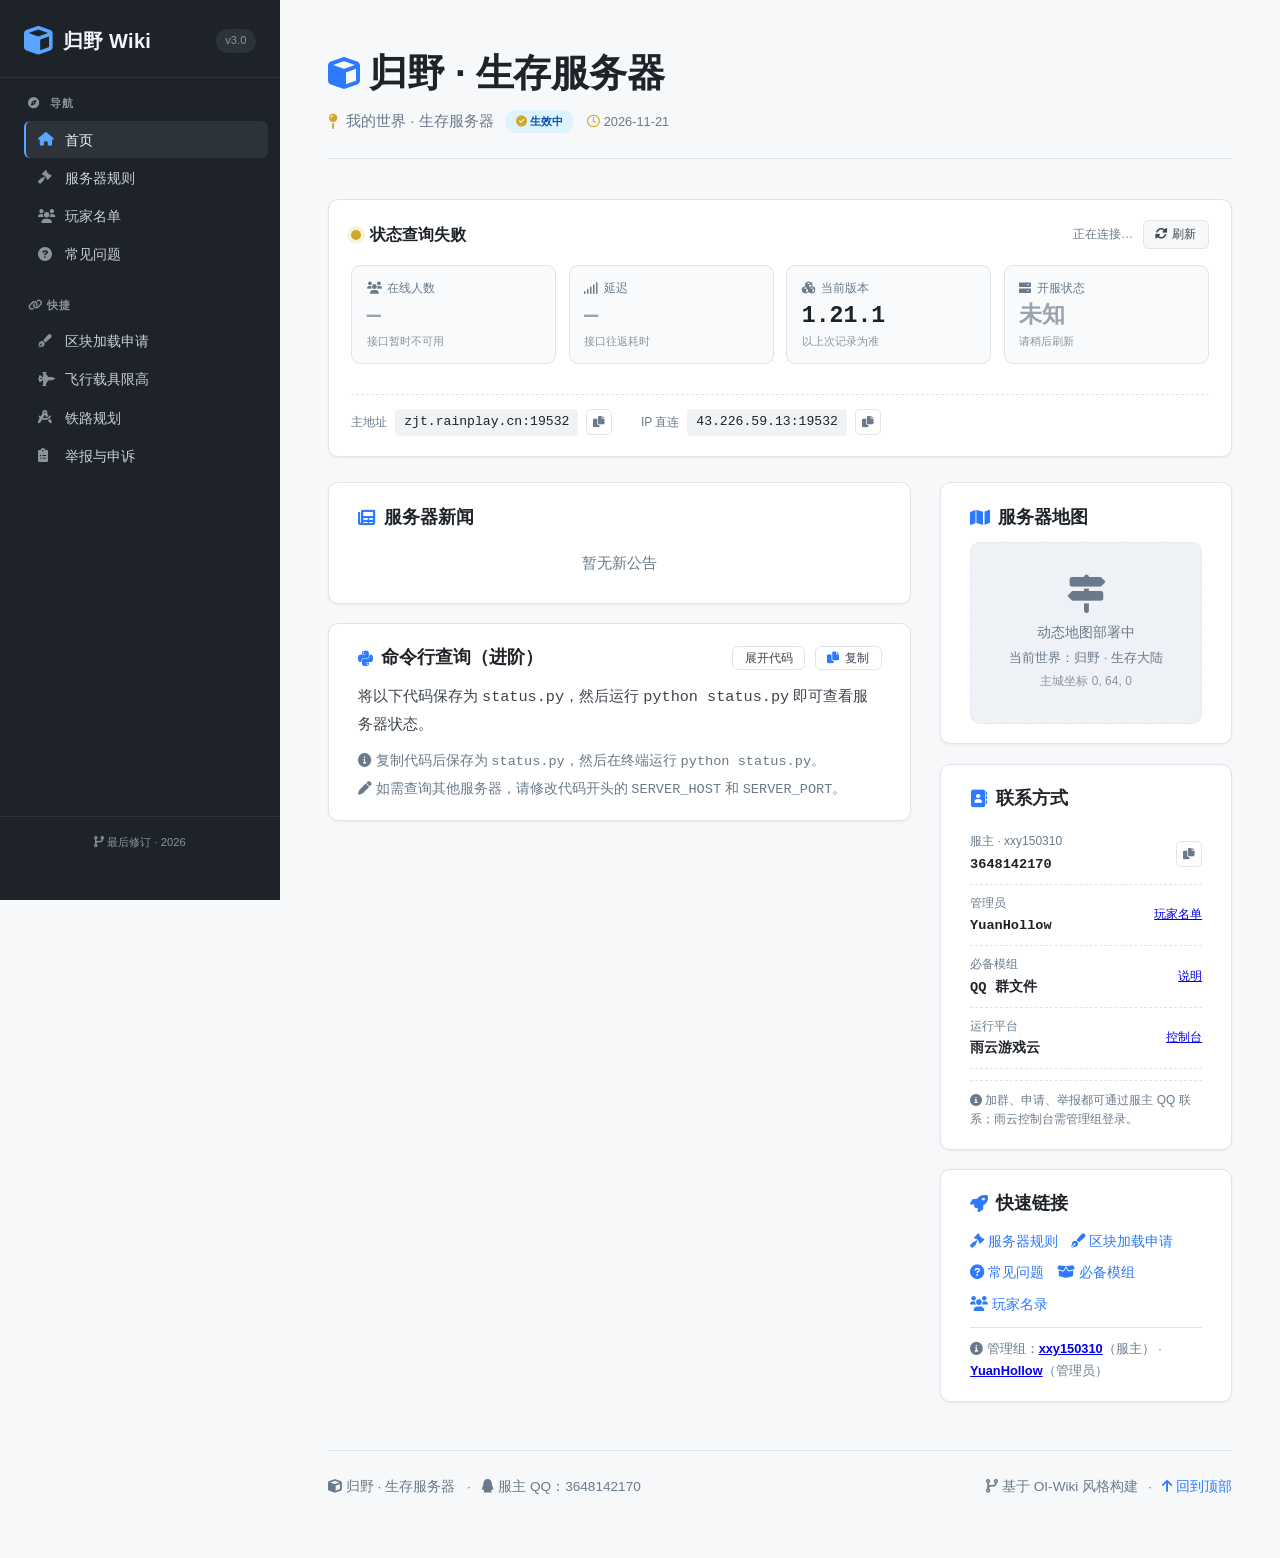
==== commit 758ae81b: "新增实时状态面板、FAQ 页与联系方式；玩家名单加入 Mismatch" ====
--- a/index.html
+++ b/index.html
@@ -31,6 +31,7 @@
                 <a class="active" href="index.html"><i class="fas fa-home"></i> 首页</a>
                 <a href="rules.html"><i class="fas fa-gavel"></i> 服务器规则</a>
                 <a href="players.html"><i class="fas fa-users"></i> 玩家名单</a>
+                <a href="faq.html"><i class="fas fa-question-circle"></i> 常见问题</a>
             </div>
 
             <div class="nav-section">
@@ -61,6 +62,65 @@
                     </span>
                 </div>
             </header>
+
+            <!-- 实时服务器状态 -->
+            <section class="status-panel" id="statusPanel" data-state="loading">
+                <div class="status-head">
+                    <div class="status-title">
+                        <span class="status-dot"></span>
+                        <strong id="stState">正在连接服务器…</strong>
+                        <span class="status-motd" id="stMotd"></span>
+                    </div>
+                    <div class="status-actions">
+                        <span class="status-updated" id="stUpdated">正在连接…</span>
+                        <button class="btn-refresh" id="stRefresh" type="button">
+                            <i class="fas fa-sync-alt"></i> 刷新
+                        </button>
+                    </div>
+                </div>
+
+                <div class="status-grid">
+                    <div class="status-tile">
+                        <div class="st-label"><i class="fas fa-users"></i> 在线人数</div>
+                        <div class="st-value is-muted" id="stPlayers">—</div>
+                        <div class="st-sub" id="stPlayersSub">正在查询</div>
+                    </div>
+                    <div class="status-tile">
+                        <div class="st-label"><i class="fas fa-signal"></i> 延迟</div>
+                        <div class="st-value is-muted" id="stPing">—</div>
+                        <div class="st-sub" id="stPingSub">接口往返 · 非游戏延迟</div>
+                    </div>
+                    <div class="status-tile">
+                        <div class="st-label"><i class="fas fa-cubes"></i> 当前版本</div>
+                        <div class="st-value is-muted" id="stVersion">—</div>
+                        <div class="st-sub" id="stVersionSub">NeoForge 模组服</div>
+                    </div>
+                    <div class="status-tile">
+                        <div class="st-label"><i class="fas fa-server"></i> 开服状态</div>
+                        <div class="st-value is-muted" id="stStatus">—</div>
+                        <div class="st-sub" id="stStatusSub">自动刷新</div>
+                    </div>
+                </div>
+
+                <div class="online-list" id="onlineList"></div>
+
+                <div class="status-addr">
+                    <div class="addr-item">
+                        <span class="addr-label">主地址</span>
+                        <code>zjt.rainplay.cn:19532</code>
+                        <button class="btn-copy" type="button" data-copy="zjt.rainplay.cn:19532" title="复制地址">
+                            <i class="fas fa-copy"></i>
+                        </button>
+                    </div>
+                    <div class="addr-item">
+                        <span class="addr-label">IP 直连</span>
+                        <code>43.226.59.13:19532</code>
+                        <button class="btn-copy" type="button" data-copy="43.226.59.13:19532" title="复制 IP">
+                            <i class="fas fa-copy"></i>
+                        </button>
+                    </div>
+                </div>
+            </section>
 
             <!-- 首页双栏 -->
             <div class="home-grid">
@@ -79,7 +139,7 @@
                     <!-- 服务器状态查询命令卡片 -->
                     <div class="home-card">
                         <div class="card-title">
-                            <i class="fab fa-python"></i> 服务器状态查询
+                            <i class="fab fa-python"></i> 命令行查询（进阶）
                             <span style="margin-left:auto; font-size:0.8rem; font-weight:400;">
                                 <button class="btn-code-toggle" id="codeToggleBtn">展开代码</button>
                                 <button class="btn-code-copy" id="codeCopyBtn"><i class="fas fa-copy"></i> 复制</button>
@@ -94,7 +154,7 @@
                                     <pre>
 <span class="comment">#!/usr/bin/env python3</span>
 <span class="comment"># 服务器状态查询工具</span>
-<span class="comment"># 硬编码地址: om.rainplay.cn:14851</span>
+<span class="comment"># 服务器地址: zjt.rainplay.cn:19532</span>
 
 <span class="keyword">import</span> sys
 <span class="keyword">import</span> socket
@@ -102,11 +162,11 @@
 <span class="keyword">import</span> struct
 <span class="keyword">import</span> time
 
-<span class="var">SERVER_HOST</span> <span class="operator">=</span> <span class="string">"om.rainplay.cn"</span>
-<span class="var">SERVER_PORT</span> <span class="operator">=</span> <span class="number">14851</span>
+<span class="var">SERVER_HOST</span> <span class="operator">=</span> <span class="string">"zjt.rainplay.cn"</span>
+<span class="var">SERVER_PORT</span> <span class="operator">=</span> <span class="number">19532</span>
 
 <span class="comment"># ---------- Minecraft 协议 ----------</span>
-<span class="var">PROTOCOL_VERSION</span> <span class="operator">=</span> <span class="number">754</span>
+<span class="var">PROTOCOL_VERSION</span> <span class="operator">=</span> <span class="number">767</span>
 
 <span class="keyword">def</span> <span class="func">_write_varint</span>(buf, value):
     <span class="keyword">while</span> <span class="builtin">True</span>:
@@ -257,13 +317,59 @@
                 <!-- 右栏：地图 + 快速链接 -->
                 <div>
                     <div class="home-card" style="margin-bottom:1.2rem;">
-                        <div class="card-title"><i class="fas fa-map"></i> 服务器地图</div>
+                        <div class="card-title">
+                            <i class="fas fa-map"></i> 服务器地图
+                            <a href="#" id="mapLink" target="_blank" rel="noopener" class="link-icon" style="margin-left:auto;font-size:0.8rem;font-weight:400;display:none;">
+                                打开地图 <i class="fas fa-external-link-alt"></i>
+                            </a>
+                        </div>
                         <div class="card-body">
-                            <div class="map-placeholder">
+                            <iframe id="mapFrame" title="服务器动态地图" loading="lazy"
+                                    style="display:none;width:100%;height:220px;border:1px solid var(--border-light);border-radius:8px;"></iframe>
+                            <div class="map-placeholder" id="mapPlaceholder">
                                 <i class="fas fa-map-signs"></i>
-                                <div>动态地图敬请期待</div>
-                                <div style="font-size:0.8rem;margin-top:0.2rem;">当前世界：归野 · 生存大陆</div>
-                                <div style="font-size:0.75rem;margin-top:0.1rem;color:#8b949e;">坐标: 0, 64, 0 (主城)</div>
+                                <div>动态地图部署中</div>
+                                <div style="font-size:0.8rem;margin-top:0.2rem;">当前世界：<span data-cfg="server.world">归野 · 生存大陆</span></div>
+                                <div style="font-size:0.75rem;margin-top:0.1rem;color:#8b949e;">主城坐标 0, 64, 0</div>
+                            </div>
+                        </div>
+                    </div>
+
+                    <div class="home-card" style="margin-bottom:1.2rem;">
+                        <div class="card-title"><i class="fas fa-address-book"></i> 联系方式</div>
+                        <div class="card-body">
+                            <div class="contact-row">
+                                <div>
+                                    <span class="contact-role">服主 · xxy150310</span>
+                                    <span class="contact-val" data-cfg="contact.ownerQQ">3648142170</span>
+                                </div>
+                                <button class="btn-copy" type="button" data-copy="3648142170" title="复制 QQ 号">
+                                    <i class="fas fa-copy"></i>
+                                </button>
+                            </div>
+                            <div class="contact-row">
+                                <div>
+                                    <span class="contact-role">管理员</span>
+                                    <span class="contact-val">YuanHollow</span>
+                                </div>
+                                <a href="players.html" class="link-icon" style="font-size:0.78rem;">玩家名单</a>
+                            </div>
+                            <div class="contact-row">
+                                <div>
+                                    <span class="contact-role">必备模组</span>
+                                    <span class="contact-val">QQ 群文件</span>
+                                </div>
+                                <a href="faq.html#faq-mod" class="link-icon" style="font-size:0.78rem;">说明</a>
+                            </div>
+                            <div class="contact-row">
+                                <div>
+                                    <span class="contact-role">运行平台</span>
+                                    <span class="contact-val">雨云游戏云</span>
+                                </div>
+                                <a href="https://app.rainyun.com/apps/rgs/45794/detail" target="_blank" rel="noopener" class="link-icon" style="font-size:0.78rem;">控制台</a>
+                            </div>
+                            <div class="info-note">
+                                <i class="fas fa-info-circle"></i> 加群、申请、举报都可通过服主 QQ 联系；雨云控制台需管理组登录。
                             </div>
                         </div>
                     </div>
@@ -274,7 +380,8 @@
                             <div class="quick-links">
                                 <a href="rules.html"><i class="fas fa-gavel"></i> 服务器规则</a>
                                 <a href="https://v.wjx.cn/vm/YYvvb5z.aspx" target="_blank"><i class="fas fa-pen-fancy"></i> 区块加载申请</a>
-                                <a href="#"><i class="fas fa-download"></i> 客户端下载</a>
+                                <a href="faq.html"><i class="fas fa-question-circle"></i> 常见问题</a>
+                                <a href="faq.html#faq-mod"><i class="fas fa-box-open"></i> 必备模组</a>
                                 <a href="players.html"><i class="fas fa-users"></i> 玩家名录</a>
                             </div>
                             <div style="margin-top:0.6rem;font-size:0.8rem;color:var(--text-muted);border-top:1px solid var(--border-light);padding-top:0.6rem;">
@@ -290,6 +397,8 @@
         <footer class="footer">
             <span>
                 <i class="fas fa-cube"></i> 归野 · 生存服务器
+                <span style="margin:0 0.5rem;">·</span>
+                <i class="fab fa-qq"></i> 服主 QQ：3648142170
             </span>
             <span>
                 <i class="fas fa-code-branch"></i> 基于 OI-Wiki 风格构建
@@ -303,6 +412,8 @@
     <!-- ============================================================ -->
     <!-- JavaScript -->
     <!-- ============================================================ -->
+    <script src="js/config.js"></script>
     <script src="js/main.js"></script>
+    <script src="js/status.js"></script>
 </body>
 </html>
--- a/css/style.css
+++ b/css/style.css
@@ -853,3 +853,331 @@
         grid-template-columns: 1fr;
     }
 }
+
+/* ============================================================
+   实时状态面板
+   ============================================================ */
+.status-panel {
+    background: var(--bg-card);
+    border: 1px solid var(--border-light);
+    border-radius: var(--radius);
+    box-shadow: var(--shadow-sm);
+    padding: 1.25rem 1.4rem;
+    margin-bottom: 1.6rem;
+}
+
+.status-head {
+    display: flex;
+    align-items: center;
+    justify-content: space-between;
+    gap: 0.8rem;
+    flex-wrap: wrap;
+    margin-bottom: 1rem;
+}
+
+.status-title {
+    display: flex;
+    align-items: center;
+    gap: 0.55rem;
+    font-size: 1rem;
+    font-weight: 700;
+    min-width: 0;
+}
+
+.status-dot {
+    width: 10px;
+    height: 10px;
+    border-radius: 50%;
+    background: #9aa4af;
+    flex-shrink: 0;
+}
+
+.status-panel[data-state="online"] .status-dot {
+    background: #2da44e;
+    box-shadow: 0 0 0 4px rgba(45, 164, 78, 0.15);
+    animation: stPulse 2s ease-in-out infinite;
+}
+
+.status-panel[data-state="offline"] .status-dot {
+    background: #cf222e;
+    box-shadow: 0 0 0 4px rgba(207, 34, 46, 0.15);
+}
+
+.status-panel[data-state="error"] .status-dot {
+    background: #d4a72c;
+    box-shadow: 0 0 0 4px rgba(212, 167, 44, 0.15);
+}
+
+@keyframes stPulse {
+    0%, 100% { opacity: 1; }
+    50% { opacity: 0.4; }
+}
+
+.status-motd {
+    font-weight: 400;
+    font-size: 0.8rem;
+    color: var(--text-muted);
+    overflow: hidden;
+    text-overflow: ellipsis;
+    white-space: nowrap;
+}
+
+.status-actions {
+    display: flex;
+    align-items: center;
+    gap: 0.6rem;
+    margin-left: auto;
+}
+
+.status-updated {
+    font-size: 0.75rem;
+    color: var(--text-muted);
+}
+
+.btn-refresh {
+    border: 1px solid var(--border-light);
+    background: #f6f8fa;
+    color: var(--text-secondary);
+    border-radius: 6px;
+    padding: 0.3rem 0.7rem;
+    font-size: 0.78rem;
+    cursor: pointer;
+    display: inline-flex;
+    align-items: center;
+    gap: 0.35rem;
+    transition: all 0.15s ease;
+    font-family: inherit;
+}
+
+.btn-refresh:hover {
+    border-color: var(--accent-blue);
+    color: var(--accent-blue);
+    background: #fff;
+}
+
+.btn-refresh.spinning i {
+    animation: stSpin 0.9s linear infinite;
+}
+
+@keyframes stSpin {
+    to { transform: rotate(360deg); }
+}
+
+.status-grid {
+    display: grid;
+    grid-template-columns: repeat(4, 1fr);
+    gap: 0.8rem;
+}
+
+.status-tile {
+    background: #f8fafc;
+    border: 1px solid var(--border-light);
+    border-radius: 9px;
+    padding: 0.75rem 0.9rem;
+}
+
+.st-label {
+    font-size: 0.75rem;
+    color: var(--text-muted);
+    display: flex;
+    align-items: center;
+    gap: 0.35rem;
+}
+
+.st-value {
+    font-family: var(--font-mono);
+    font-size: 1.45rem;
+    font-weight: 800;
+    line-height: 1.3;
+    margin-top: 0.15rem;
+    color: var(--text-primary);
+}
+
+.st-value.is-online { color: var(--accent-green); }
+.st-value.is-offline { color: var(--accent-red); }
+.st-value.is-muted { color: #9aa4af; }
+
+.st-sub {
+    font-size: 0.7rem;
+    color: #8b949e;
+    margin-top: 0.1rem;
+    white-space: nowrap;
+    overflow: hidden;
+    text-overflow: ellipsis;
+}
+
+.status-addr {
+    display: flex;
+    flex-wrap: wrap;
+    gap: 0.6rem 1.8rem;
+    margin-top: 0.95rem;
+    padding-top: 0.85rem;
+    border-top: 1px dashed var(--border-light);
+}
+
+.addr-item {
+    display: flex;
+    align-items: center;
+    gap: 0.5rem;
+    font-size: 0.85rem;
+}
+
+.addr-label {
+    color: var(--text-muted);
+    font-size: 0.75rem;
+}
+
+.addr-item code {
+    font-family: var(--font-mono);
+    background: #f0f2f4;
+    padding: 0.15rem 0.55rem;
+    border-radius: 4px;
+    font-size: 0.82rem;
+    color: var(--text-primary);
+}
+
+.btn-copy {
+    border: 1px solid var(--border-light);
+    background: #fff;
+    color: var(--text-muted);
+    border-radius: 5px;
+    width: 26px;
+    height: 26px;
+    cursor: pointer;
+    display: inline-flex;
+    align-items: center;
+    justify-content: center;
+    font-size: 0.72rem;
+    transition: all 0.15s ease;
+}
+
+.btn-copy:hover {
+    color: var(--accent-blue);
+    border-color: var(--accent-blue);
+}
+
+.btn-copy.done {
+    color: var(--accent-green);
+    border-color: var(--accent-green);
+}
+
+.online-list {
+    margin-top: 0.9rem;
+    display: flex;
+    flex-wrap: wrap;
+    gap: 0.4rem;
+    align-items: center;
+}
+
+.online-list .chip {
+    font-family: var(--font-mono);
+    font-size: 0.75rem;
+    background: #eef6ff;
+    color: #0550ae;
+    border: 1px solid #cfe4ff;
+    border-radius: 20px;
+    padding: 0.12rem 0.6rem;
+}
+
+/* ============================================================
+   FAQ
+   ============================================================ */
+.faq-group {
+    margin-bottom: 1.4rem;
+}
+
+.faq-group-title {
+    font-size: 1.05rem;
+    font-weight: 700;
+    margin: 0 0 0.8rem 0;
+    display: flex;
+    align-items: center;
+    gap: 0.5rem;
+}
+
+.faq-group-title i {
+    color: var(--accent-blue);
+}
+
+.faq .accordion-header {
+    padding: 0.8rem 1.4rem;
+}
+
+.faq .accordion-header .accordion-title {
+    font-size: 0.98rem;
+    font-weight: 600;
+}
+
+.faq .accordion-header .accordion-icon {
+    font-size: 1rem;
+    width: 1.3rem;
+}
+
+.faq .accordion-body {
+    padding: 0 1.4rem 1.2rem 1.4rem;
+    font-size: 0.9rem;
+    line-height: 1.75;
+    color: var(--text-secondary);
+}
+
+.faq .accordion-body p + p {
+    margin-top: 0.55rem;
+}
+
+.faq .accordion-body ul {
+    margin: 0.4rem 0 0 1.2rem;
+}
+
+.faq .accordion-body li {
+    margin-bottom: 0.25rem;
+}
+
+/* ============================================================
+   联系方式 / 信息行
+   ============================================================ */
+.contact-row {
+    display: flex;
+    align-items: center;
+    justify-content: space-between;
+    gap: 0.6rem;
+    padding: 0.5rem 0;
+    font-size: 0.85rem;
+    border-bottom: 1px dashed var(--border-light);
+}
+
+.contact-row:last-child {
+    border-bottom: none;
+}
+
+.contact-role {
+    color: var(--text-muted);
+    font-size: 0.75rem;
+    display: block;
+}
+
+.contact-val {
+    font-family: var(--font-mono);
+    font-weight: 600;
+    color: var(--text-primary);
+}
+
+.info-note {
+    font-size: 0.75rem;
+    color: var(--text-muted);
+    line-height: 1.6;
+    margin-top: 0.7rem;
+    padding-top: 0.6rem;
+    border-top: 1px dashed var(--border-light);
+}
+
+@media (max-width: 900px) {
+    .status-grid {
+        grid-template-columns: repeat(2, 1fr);
+    }
+}
+
+@media (max-width: 520px) {
+    .status-grid {
+        grid-template-columns: 1fr;
+    }
+}
